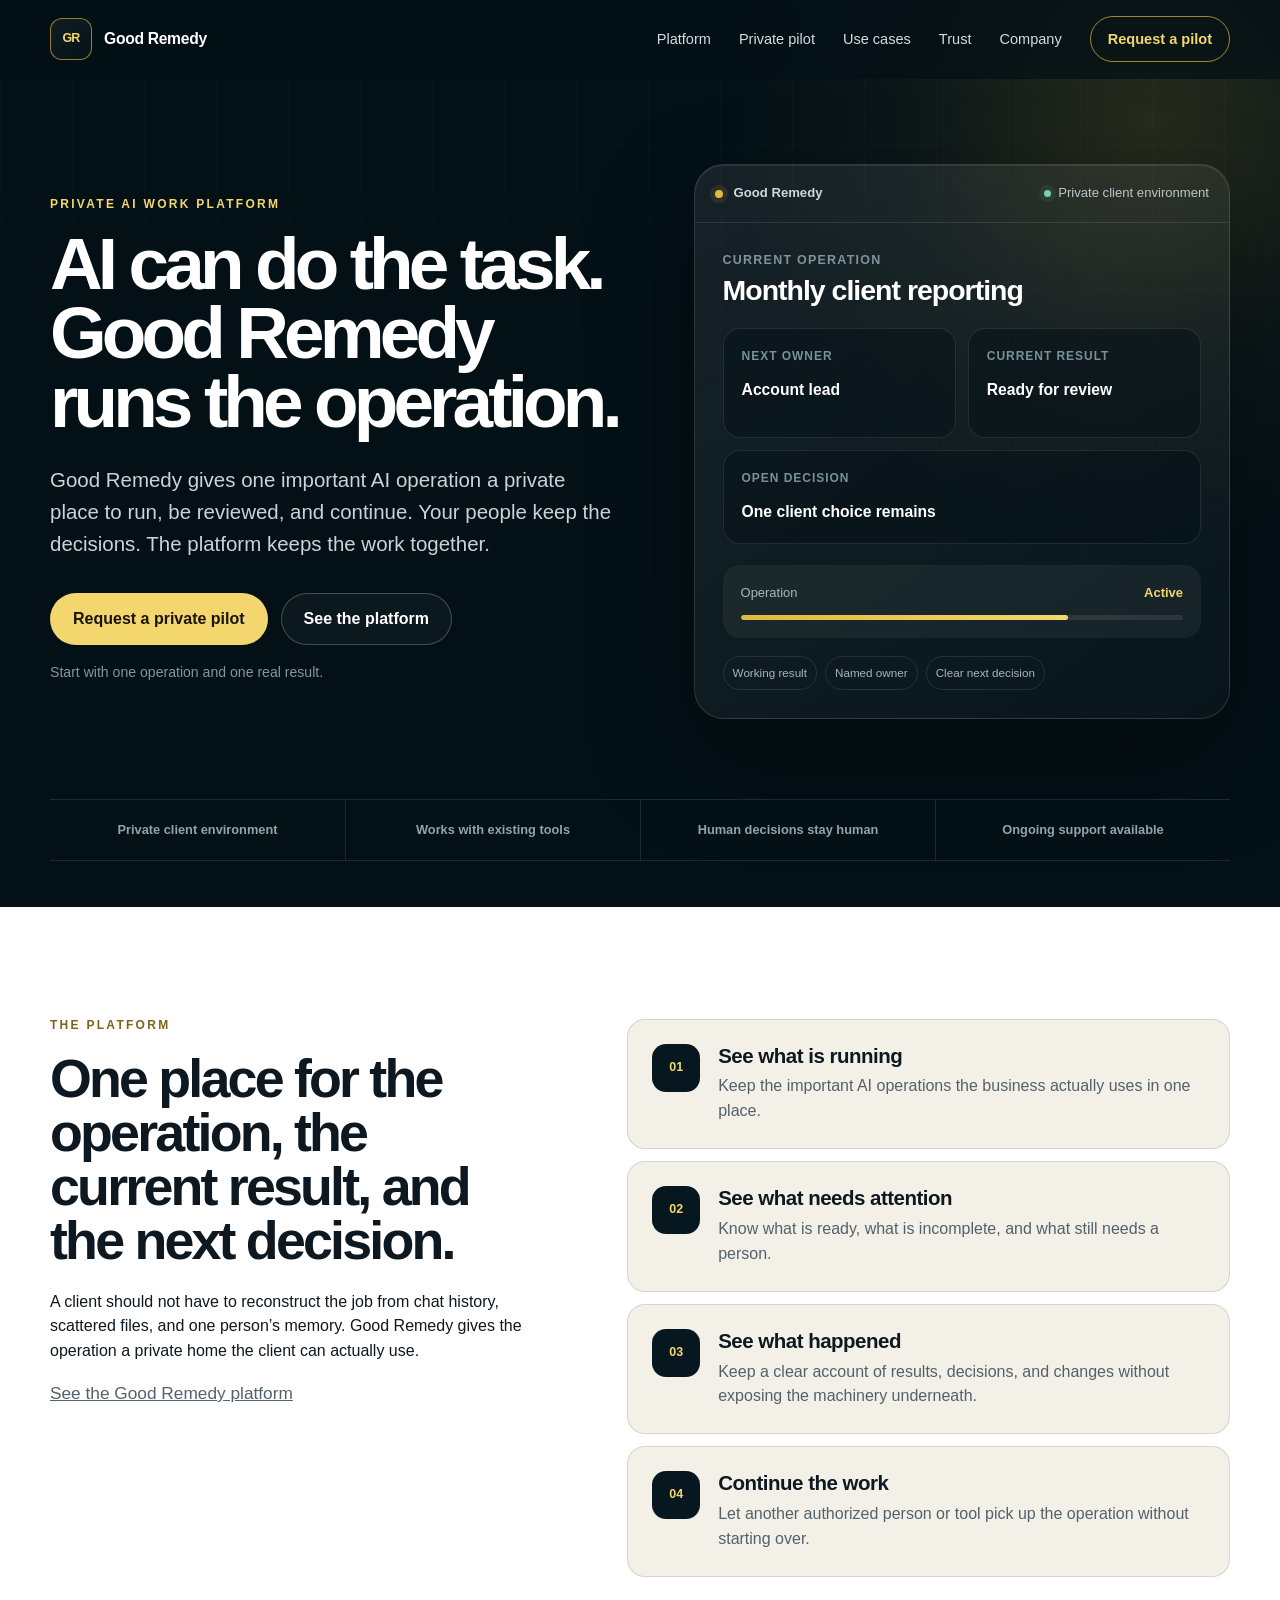
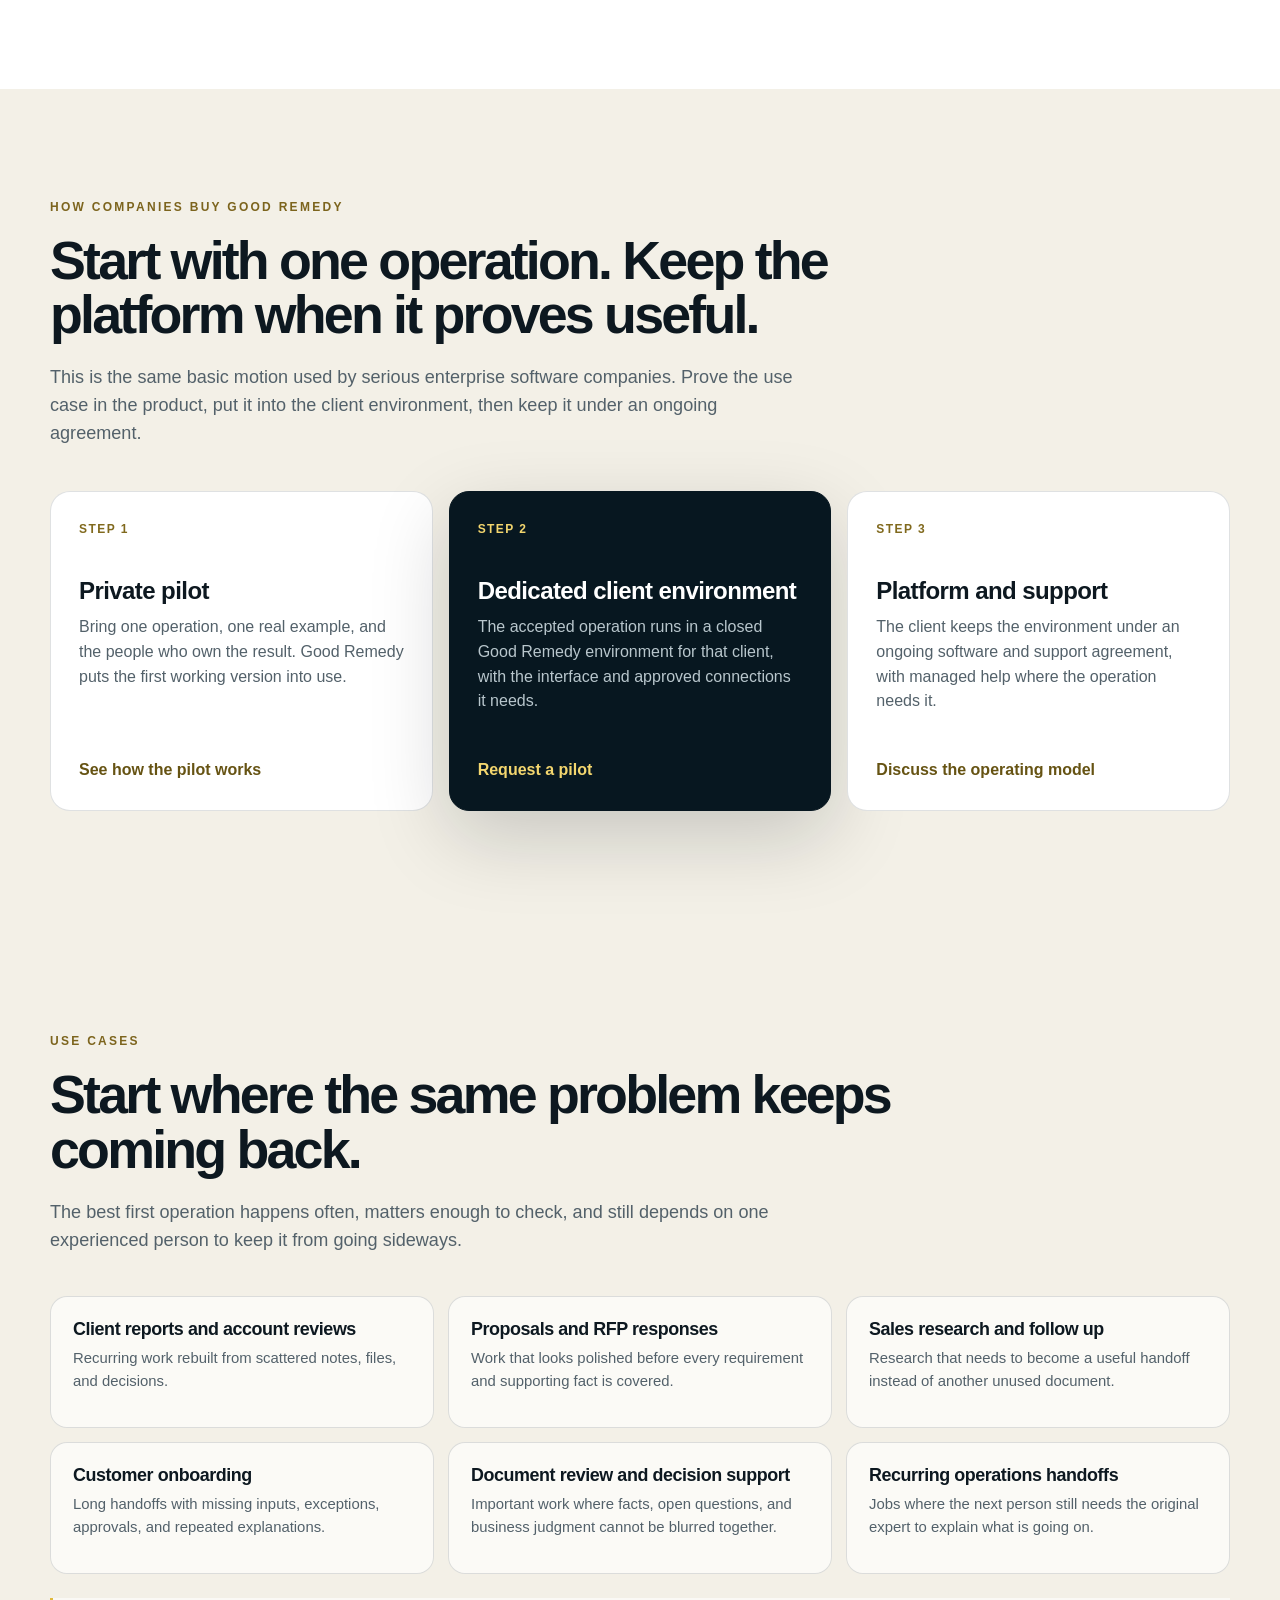
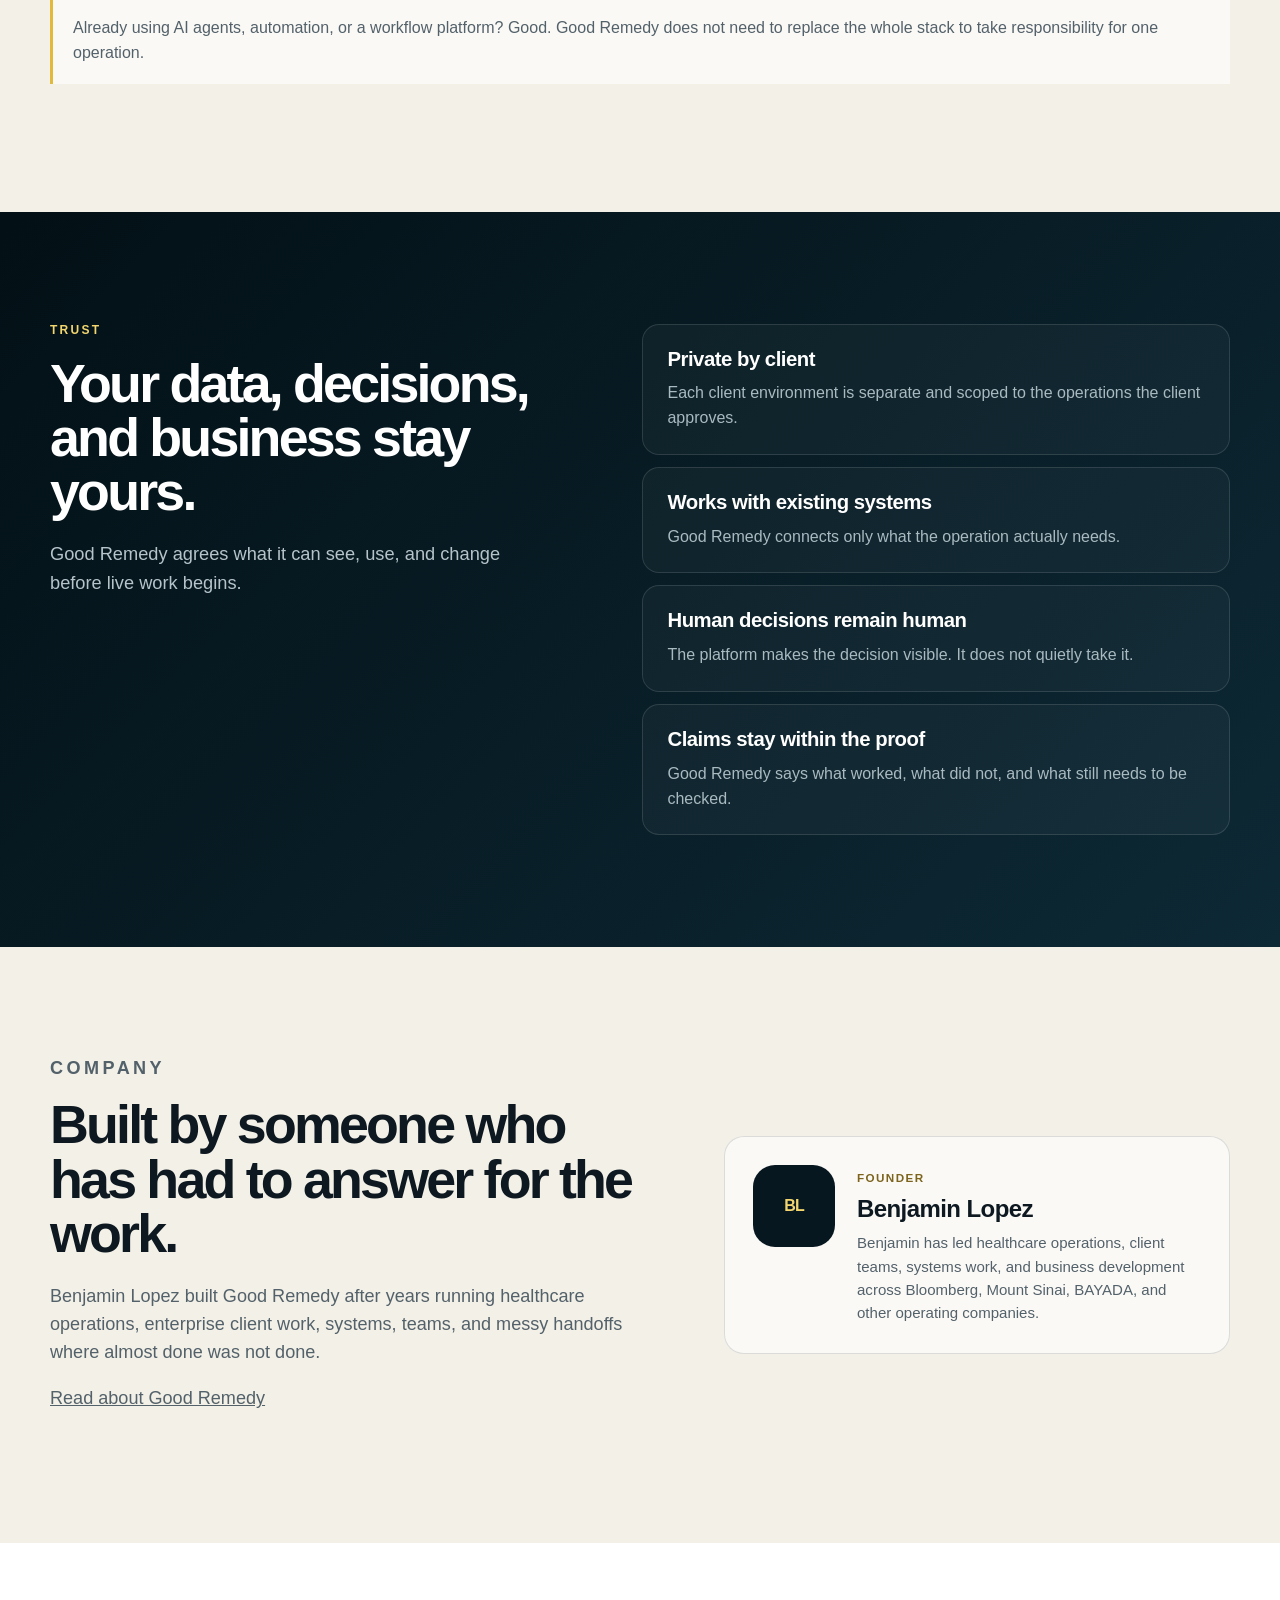
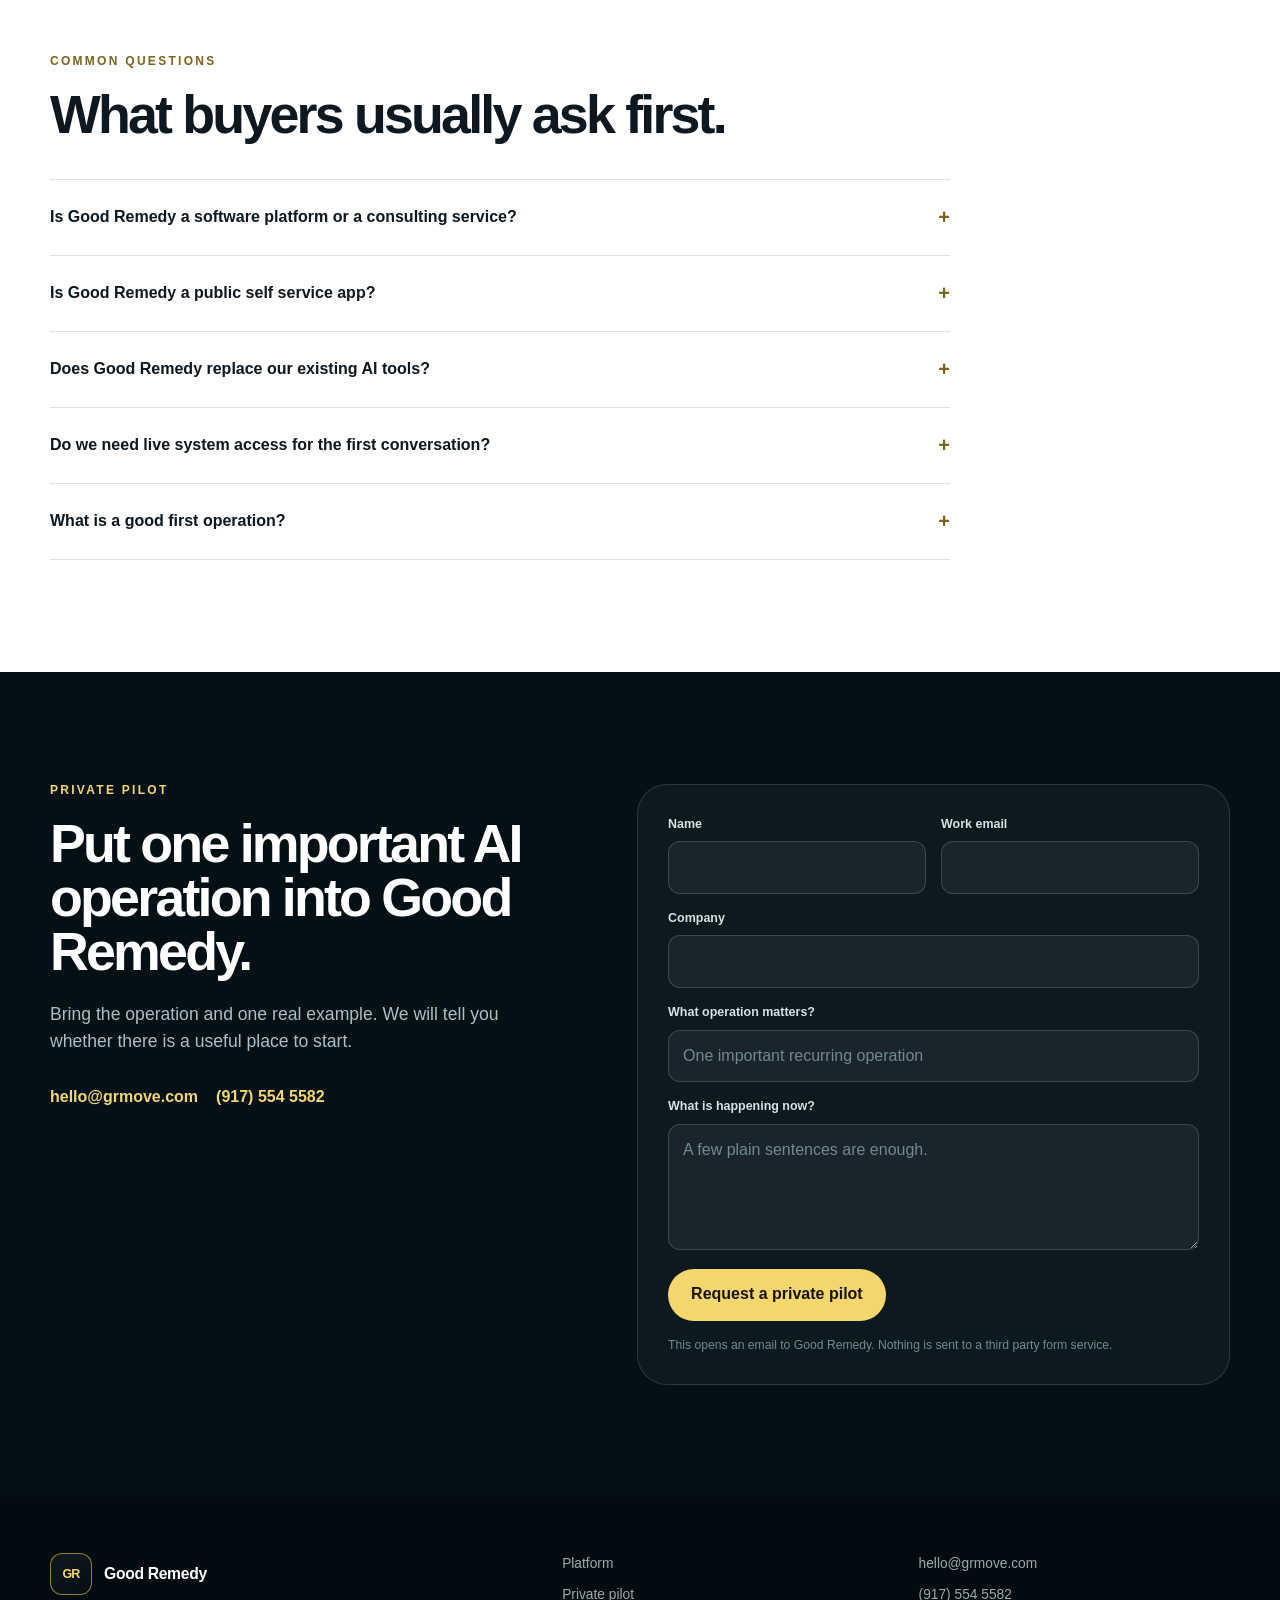
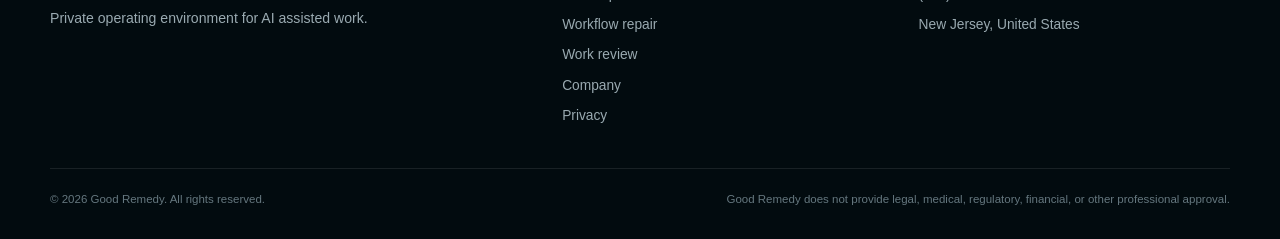
==== index.html @ 4e4b46d7 "Shift homepage to platform first leader model" ====
<!doctype html><html lang="en"><head><meta charset="utf-8"><meta name="viewport" content="width=device-width, initial-scale=1"><title>Good Remedy | Private AI Work Platform</title><meta name="description" content="Good Remedy gives companies a private operating environment for important AI assisted work, starting with one live operation and one real result."><meta name="robots" content="index,follow,max-image-preview:large"><meta name="theme-color" content="#071720"><link rel="canonical" href="https://grmove.com/"><meta property="og:type" content="website"><meta property="og:site_name" content="Good Remedy"><meta property="og:locale" content="en_US"><meta property="og:url" content="https://grmove.com/"><meta property="og:title" content="Good Remedy | Private AI Work Platform"><meta property="og:description" content="AI can do the task. Good Remedy runs the operation."><meta property="og:image" content="https://grmove.com/assets/og-card.png"><meta property="og:image:width" content="1200"><meta property="og:image:height" content="630"><meta property="og:image:alt" content="Good Remedy private AI work platform"><meta name="twitter:card" content="summary_large_image"><meta name="twitter:title" content="Good Remedy | Private AI Work Platform"><meta name="twitter:description" content="AI can do the task. Good Remedy runs the operation."><meta name="twitter:image" content="https://grmove.com/assets/og-card.png"><link rel="icon" href="/assets/favicon.svg" type="image/svg+xml"><link rel="apple-touch-icon" href="/assets/apple-touch-icon.png"><script>document.documentElement.classList.add("js")</script><link rel="stylesheet" href="/assets/site.css"><script type="application/ld+json">{"@context":"https://schema.org","@graph":[{"@type":"Organization","@id":"https://grmove.com/#organization","name":"Good Remedy","url":"https://grmove.com/","description":"A private operating environment for important AI assisted work.","logo":{"@type":"ImageObject","url":"https://grmove.com/assets/apple-touch-icon.png","width":180,"height":180},"email":"hello@grmove.com","telephone":"+19175545582","founder":{"@type":"Person","name":"Benjamin Lopez"},"address":{"@type":"PostalAddress","addressRegion":"NJ","addressCountry":"US"},"contactPoint":{"@type":"ContactPoint","contactType":"sales","email":"hello@grmove.com","telephone":"+19175545582"}},{"@type":"WebSite","@id":"https://grmove.com/#website","url":"https://grmove.com/","name":"Good Remedy","publisher":{"@id":"https://grmove.com/#organization"},"inLanguage":"en-US"},{"@type":"ItemList","name":"Good Remedy","itemListElement":[{"@type":"ListItem","position":1,"url":"https://grmove.com/platform/","name":"Good Remedy platform"},{"@type":"ListItem","position":2,"url":"https://grmove.com/transformation-implementation/","name":"Private AI operation pilot"},{"@type":"ListItem","position":3,"url":"https://grmove.com/ai-work-review/","name":"AI work review"}]}]}</script></head><body><a class="skip-link" href="#main">Skip to content</a><header class="site-header" data-header><div class="shell nav-shell"><a class="brand" href="/" aria-label="Good Remedy home"><span class="brand-mark" aria-hidden="true">GR</span><span class="brand-name">Good Remedy</span></a><button class="menu-button" type="button" aria-expanded="false" aria-controls="site-nav" data-menu-button><span class="sr-only">Open navigation</span><span></span><span></span></button><nav class="site-nav" id="site-nav" aria-label="Primary" data-nav><a href="/platform/">Platform</a><a href="/transformation-implementation/">Private pilot</a><a href="#use-cases">Use cases</a><a href="#trust">Trust</a><a href="/about/">Company</a><a class="nav-cta" href="#contact">Request a pilot</a></nav></div></header><main id="main"><section class="hero" id="top"><div class="hero-glow" aria-hidden="true"></div><div class="shell hero-grid"><div class="hero-copy-block" data-reveal><p class="eyebrow">Private AI work platform</p><h1>AI can do the task. Good Remedy runs the operation.</h1><p class="hero-copy">Good Remedy gives one important AI operation a private place to run, be reviewed, and continue. Your people keep the decisions. The platform keeps the work together.</p><div class="hero-actions"><a class="button button-primary" href="#contact">Request a private pilot</a><a class="button button-quiet" href="/platform/">See the platform</a></div><p class="hero-note">Start with one operation and one real result.</p></div><div class="operation-window" aria-label="Illustrative Good Remedy platform view" data-reveal><div class="window-top"><span class="window-dot"></span><span class="window-title">Good Remedy</span><span class="window-status"><i></i> Private client environment</span></div><div class="window-body"><div class="operation-heading"><p>Current operation</p><h2>Monthly client reporting</h2></div><div class="status-grid"><div class="status-card"><span>Next owner</span><strong>Account lead</strong></div><div class="status-card"><span>Current result</span><strong>Ready for review</strong></div><div class="status-card wide"><span>Open decision</span><strong>One client choice remains</strong></div></div><div class="progress-block"><div class="progress-label"><span>Operation</span><strong>Active</strong></div><div class="progress-track"><span></span></div></div><div class="window-foot"><span>Working result</span><span>Named owner</span><span>Clear next decision</span></div></div></div></div><div class="shell proof-strip" data-reveal><span>Private client environment</span><span>Works with existing tools</span><span>Human decisions stay human</span><span>Ongoing support available</span></div></section><section class="section platform-section"><div class="shell platform-grid"><div class="platform-copy" data-reveal><p class="eyebrow dark-eyebrow">The platform</p><h2>One place for the operation, the current result, and the next decision.</h2><p>A client should not have to reconstruct the job from chat history, scattered files, and one person’s memory. Good Remedy gives the operation a private home the client can actually use.</p><p><a href="/platform/">See the Good Remedy platform</a></p></div><div class="platform-points"><article class="platform-point" data-reveal><span>01</span><div><h3>See what is running</h3><p>Keep the important AI operations the business actually uses in one place.</p></div></article><article class="platform-point" data-reveal><span>02</span><div><h3>See what needs attention</h3><p>Know what is ready, what is incomplete, and what still needs a person.</p></div></article><article class="platform-point" data-reveal><span>03</span><div><h3>See what happened</h3><p>Keep a clear account of results, decisions, and changes without exposing the machinery underneath.</p></div></article><article class="platform-point" data-reveal><span>04</span><div><h3>Continue the work</h3><p>Let another authorized person or tool pick up the operation without starting over.</p></div></article></div></div></section><section class="section buy-section"><div class="shell"><div class="section-intro" data-reveal><p class="eyebrow dark-eyebrow">How companies buy Good Remedy</p><h2>Start with one operation. Keep the platform when it proves useful.</h2><p>This is the same basic motion used by serious enterprise software companies. Prove the use case in the product, put it into the client environment, then keep it under an ongoing agreement.</p></div><div class="buy-grid"><article class="buy-card" data-reveal><span class="step">Step 1</span><h3>Private pilot</h3><p>Bring one operation, one real example, and the people who own the result. Good Remedy puts the first working version into use.</p><a href="/transformation-implementation/">See how the pilot works</a></article><article class="buy-card featured" data-reveal><span class="step">Step 2</span><h3>Dedicated client environment</h3><p>The accepted operation runs in a closed Good Remedy environment for that client, with the interface and approved connections it needs.</p><a href="#contact">Request a pilot</a></article><article class="buy-card" data-reveal><span class="step">Step 3</span><h3>Platform and support</h3><p>The client keeps the environment under an ongoing software and support agreement, with managed help where the operation needs it.</p><a href="#contact">Discuss the operating model</a></article></div></div></section><section class="section use-case-section" id="use-cases"><div class="shell"><div class="section-intro" data-reveal><p class="eyebrow dark-eyebrow">Use cases</p><h2>Start where the same problem keeps coming back.</h2><p>The best first operation happens often, matters enough to check, and still depends on one experienced person to keep it from going sideways.</p></div><div class="use-case-grid"><article class="use-case-card" data-reveal><h3>Client reports and account reviews</h3><p>Recurring work rebuilt from scattered notes, files, and decisions.</p></article><article class="use-case-card" data-reveal><h3>Proposals and RFP responses</h3><p>Work that looks polished before every requirement and supporting fact is covered.</p></article><article class="use-case-card" data-reveal><h3>Sales research and follow up</h3><p>Research that needs to become a useful handoff instead of another unused document.</p></article><article class="use-case-card" data-reveal><h3>Customer onboarding</h3><p>Long handoffs with missing inputs, exceptions, approvals, and repeated explanations.</p></article><article class="use-case-card" data-reveal><h3>Document review and decision support</h3><p>Important work where facts, open questions, and business judgment cannot be blurred together.</p></article><article class="use-case-card" data-reveal><h3>Recurring operations handoffs</h3><p>Jobs where the next person still needs the original expert to explain what is going on.</p></article></div><p class="small-callout" data-reveal>Already using AI agents, automation, or a workflow platform? Good. Good Remedy does not need to replace the whole stack to take responsibility for one operation.</p></div></section><section class="section trust-section" id="trust"><div class="shell trust-grid"><div data-reveal><p class="eyebrow">Trust</p><h2>Your data, decisions, and business stay yours.</h2><p class="trust-lede">Good Remedy agrees what it can see, use, and change before live work begins.</p></div><div class="trust-points"><article data-reveal><h3>Private by client</h3><p>Each client environment is separate and scoped to the operations the client approves.</p></article><article data-reveal><h3>Works with existing systems</h3><p>Good Remedy connects only what the operation actually needs.</p></article><article data-reveal><h3>Human decisions remain human</h3><p>The platform makes the decision visible. It does not quietly take it.</p></article><article data-reveal><h3>Claims stay within the proof</h3><p>Good Remedy says what worked, what did not, and what still needs to be checked.</p></article></div></div></section><section class="section section-paper" id="company"><div class="shell company-grid"><div class="company-copy" data-reveal><p class="eyebrow dark-eyebrow">Company</p><h2>Built by someone who has had to answer for the work.</h2><p>Benjamin Lopez built Good Remedy after years running healthcare operations, enterprise client work, systems, teams, and messy handoffs where almost done was not done.</p><p><a href="/about/">Read about Good Remedy</a></p></div><div class="founder-card" data-reveal><div class="founder-mark">BL</div><div><span>Founder</span><h3>Benjamin Lopez</h3><p>Benjamin has led healthcare operations, client teams, systems work, and business development across Bloomberg, Mount Sinai, BAYADA, and other operating companies.</p></div></div></div></section><section class="section faq-section"><div class="shell"><div class="section-intro" data-reveal><p class="eyebrow dark-eyebrow">Common questions</p><h2>What buyers usually ask first.</h2></div><div class="faq-list"><details data-reveal><summary>Is Good Remedy a software platform or a consulting service?</summary><p>It is a software platform delivered through a managed implementation. The first operation is built closely with the client. The ongoing relationship can include the dedicated environment, software, support, and managed operation.</p></details><details data-reveal><summary>Is Good Remedy a public self service app?</summary><p>No. Good Remedy is currently delivered as a private client environment around a specific operation.</p></details><details data-reveal><summary>Does Good Remedy replace our existing AI tools?</summary><p>Usually no. Good Remedy works around the operation and uses the tools that fit.</p></details><details data-reveal><summary>Do we need live system access for the first conversation?</summary><p>No. A sanitized example is enough to see whether there is a useful place to start.</p></details><details data-reveal><summary>What is a good first operation?</summary><p>One that repeats, matters, and still depends on one experienced person to remember everything.</p></details></div></div></section><section class="contact-section" id="contact"><div class="shell contact-grid"><div class="contact-copy" data-reveal><p class="eyebrow">Private pilot</p><h2>Put one important AI operation into Good Remedy.</h2><p>Bring the operation and one real example. We will tell you whether there is a useful place to start.</p><div class="contact-details"><a href="mailto:hello@grmove.com">hello@grmove.com</a><a href="tel:+19175545582">(917) 554 5582</a></div></div><form class="contact-form" id="operation-form" data-reveal><div class="field-row"><label><span>Name</span><input name="name" autocomplete="name" required></label><label><span>Work email</span><input name="email" type="email" autocomplete="email" required></label></div><label><span>Company</span><input name="company" autocomplete="organization"></label><label><span>What operation matters?</span><input name="operation" placeholder="One important recurring operation" required></label><label><span>What is happening now?</span><textarea name="problem" placeholder="A few plain sentences are enough." required></textarea></label><button class="button button-primary" type="submit">Request a private pilot</button><p class="form-note">This opens an email to Good Remedy. Nothing is sent to a third party form service.</p></form></div></section></main><footer class="site-footer"><div class="shell footer-grid"><div><a class="brand footer-brand" href="/"><span class="brand-mark" aria-hidden="true">GR</span><span class="brand-name">Good Remedy</span></a><p>Private operating environment for AI assisted work.</p></div><div class="footer-links"><a href="/platform/">Platform</a><a href="/transformation-implementation/">Private pilot</a><a href="/ai-workflow-repair/">Workflow repair</a><a href="/ai-work-review/">Work review</a><a href="/about/">Company</a><a href="/privacy/">Privacy</a></div><div class="footer-contact"><a href="mailto:hello@grmove.com">hello@grmove.com</a><a href="tel:+19175545582">(917) 554 5582</a><span>New Jersey, United States</span></div></div><div class="shell legal-row"><span>&copy; <span data-year></span> Good Remedy. All rights reserved.</span><span>Good Remedy does not provide legal, medical, regulatory, financial, or other professional approval.</span></div></footer><script src="/assets/site.js" defer></script></body></html>
---- assets/site.css ----
@import url('/assets/core.css');@import url('/assets/layout.css');

/* Search landing pages and expanded buyer content */
.hero h1{font-size:clamp(3.15rem,5.7vw,5.9rem);max-width:800px}
.use-case-section{background:var(--paper)}
.use-case-grid{display:grid;grid-template-columns:repeat(3,1fr);gap:14px;margin-top:42px}
.use-case-card{min-height:132px;padding:22px;border:1px solid var(--line);border-radius:17px;background:rgba(255,255,255,.64)}
.use-case-card h3{margin-bottom:7px;font-size:1.12rem}
.use-case-card p{margin:0;color:var(--slate);font-size:.93rem}
.small-callout{margin-top:24px;padding:18px 20px;border-left:3px solid var(--gold);background:rgba(255,255,255,.58);color:var(--slate)}
.faq-section{background:var(--white)}
.faq-list{max-width:900px;margin-top:38px;border-top:1px solid var(--line)}
.faq-list details{border-bottom:1px solid var(--line)}
.faq-list summary{display:flex;align-items:center;justify-content:space-between;gap:20px;padding:22px 0;cursor:pointer;font-weight:820;list-style:none}
.faq-list summary::-webkit-details-marker{display:none}
.faq-list summary::after{content:"+";color:#7c641d;font-size:1.25rem}
.faq-list details[open] summary::after{content:"x"}
.faq-list details p{max-width:760px;margin:0 0 24px;color:var(--slate)}
.service-hero{position:relative;overflow:hidden;padding:160px 0 90px;color:var(--white);background:var(--navy-950)}
.service-hero::before{content:"";position:absolute;inset:0;background-image:linear-gradient(rgba(255,255,255,.022) 1px,transparent 1px),linear-gradient(90deg,rgba(255,255,255,.022) 1px,transparent 1px);background-size:72px 72px;mask-image:linear-gradient(to bottom,#000 0%,transparent 90%);pointer-events:none}
.service-hero .shell{position:relative}
.service-hero h1{max-width:920px;font-size:clamp(3.1rem,6vw,6.2rem)}
.service-lede{max-width:800px;color:#c8d4d9;font-size:clamp(1.08rem,1.65vw,1.25rem)}
.breadcrumb{display:flex;gap:8px;flex-wrap:wrap;margin-bottom:24px;color:#8ea1aa;font-size:.8rem}
.breadcrumb a{color:var(--gold-light);text-decoration:none}
.service-layout{display:grid;grid-template-columns:.8fr 1.2fr;gap:82px;align-items:start}
.service-aside{position:sticky;top:120px;padding:24px;border:1px solid var(--line);border-radius:20px;background:var(--paper)}
.service-aside h2{font-size:1.45rem;letter-spacing:-.025em}
.service-aside p{color:var(--slate)}
.service-aside a{width:100%}
.content-block{padding:0 0 46px;margin-bottom:46px;border-bottom:1px solid var(--line)}
.content-block:last-child{border-bottom:0;margin-bottom:0}
.content-block h2{font-size:clamp(2rem,3.4vw,3.4rem)}
.content-block>p{max-width:800px;color:var(--slate);font-size:1.08rem}
.plain-list{display:grid;gap:12px;padding:0;margin:26px 0 0;list-style:none}
.plain-list li{position:relative;padding:16px 18px 16px 44px;border:1px solid var(--line);border-radius:15px;background:#fff}
.plain-list li::before{content:"+";position:absolute;left:18px;top:14px;color:#80691d;font-weight:900}
.two-column-list{display:grid;grid-template-columns:repeat(2,1fr);gap:12px}
.price-card{margin-top:30px;padding:26px;border-radius:20px;background:var(--navy-900);color:#fff}
.price-card strong{display:block;font-size:2rem;color:var(--gold-light)}
.price-card span{color:#b8c6cc}
.inline-links{display:flex;gap:12px;flex-wrap:wrap;margin-top:26px}
.inline-links a{font-weight:800;color:#6d5717}
.about-grid{display:grid;grid-template-columns:1.05fr .95fr;gap:72px;align-items:start}
.about-card{padding:30px;border:1px solid var(--line);border-radius:22px;background:var(--paper)}
.about-card h2{font-size:2rem}
.about-card p{color:var(--slate)}
.service-footer-cta{padding:86px 0;color:#fff;background:var(--navy-900)}
.service-footer-cta h2{max-width:760px}
.service-footer-cta p{max-width:680px;color:#b7c6cc;font-size:1.08rem}
.platform-section{background:var(--white)}
.platform-grid{display:grid;grid-template-columns:.9fr 1.1fr;gap:84px;align-items:start}
.platform-copy{position:sticky;top:120px}
.platform-copy>p:last-child{max-width:620px;color:var(--slate);font-size:1.08rem}
.platform-points{display:grid;gap:12px}
.platform-point{display:grid;grid-template-columns:48px 1fr;gap:18px;padding:24px;border:1px solid var(--line);border-radius:18px;background:var(--paper)}
.platform-point>span{display:grid;width:48px;height:48px;place-items:center;border-radius:14px;background:var(--navy-900);color:var(--gold-light);font-size:.78rem;font-weight:900}
.platform-point h3{margin:0 0 7px;font-size:1.28rem}
.platform-point p{margin:0;color:var(--slate)}
.buy-section{background:var(--paper)}
.buy-grid{display:grid;grid-template-columns:repeat(3,1fr);gap:16px;margin-top:44px}
.buy-card{min-height:320px;display:flex;flex-direction:column;padding:28px;border:1px solid var(--line);border-radius:20px;background:#fff}
.buy-card.featured{background:var(--navy-900);color:#fff;border-color:var(--navy-900);box-shadow:var(--shadow)}
.buy-card .step{display:block;margin-bottom:38px;color:#80691d;font-size:.75rem;font-weight:900;letter-spacing:.12em;text-transform:uppercase}
.buy-card.featured .step{color:var(--gold-light)}
.buy-card h3{font-size:1.5rem}
.buy-card p{color:var(--slate)}
.buy-card.featured p{color:#b8c6cc}
.buy-card a{margin-top:auto;color:#665313;font-weight:850;text-decoration:none}
.buy-card.featured a{color:var(--gold-light)}
.product-window{max-width:760px;margin:42px auto 0;border:1px solid rgba(255,255,255,.13);border-radius:28px;overflow:hidden;background:linear-gradient(145deg,rgba(255,255,255,.08),rgba(255,255,255,.025));box-shadow:0 40px 100px rgba(0,0,0,.34)}
.product-window .window-body{display:grid;gap:14px}
.product-row{display:grid;grid-template-columns:1.3fr .7fr .8fr;gap:12px;padding:15px 16px;border:1px solid rgba(255,255,255,.1);border-radius:14px;background:rgba(3,16,22,.43)}
.product-row span{color:#7f939d;font-size:.76rem}
.product-row strong{color:#fff;font-size:.9rem}
.product-row em{color:var(--gold-light);font-style:normal;font-size:.8rem;text-align:right}
@media(max-width:980px){.use-case-grid{grid-template-columns:repeat(2,1fr)}.service-layout,.about-grid,.platform-grid{grid-template-columns:1fr}.service-aside,.platform-copy{position:static}.two-column-list{grid-template-columns:1fr}.buy-grid{grid-template-columns:1fr}.buy-card{min-height:240px}}
@media(max-width:760px){.hero h1,.service-hero h1{font-size:clamp(2.85rem,13.5vw,4.3rem)}.service-hero{padding:132px 0 72px}.use-case-grid{grid-template-columns:1fr}.service-footer-cta{padding:72px 0}.faq-list summary{padding:19px 0}.product-row{grid-template-columns:1fr}.product-row em{text-align:left}}
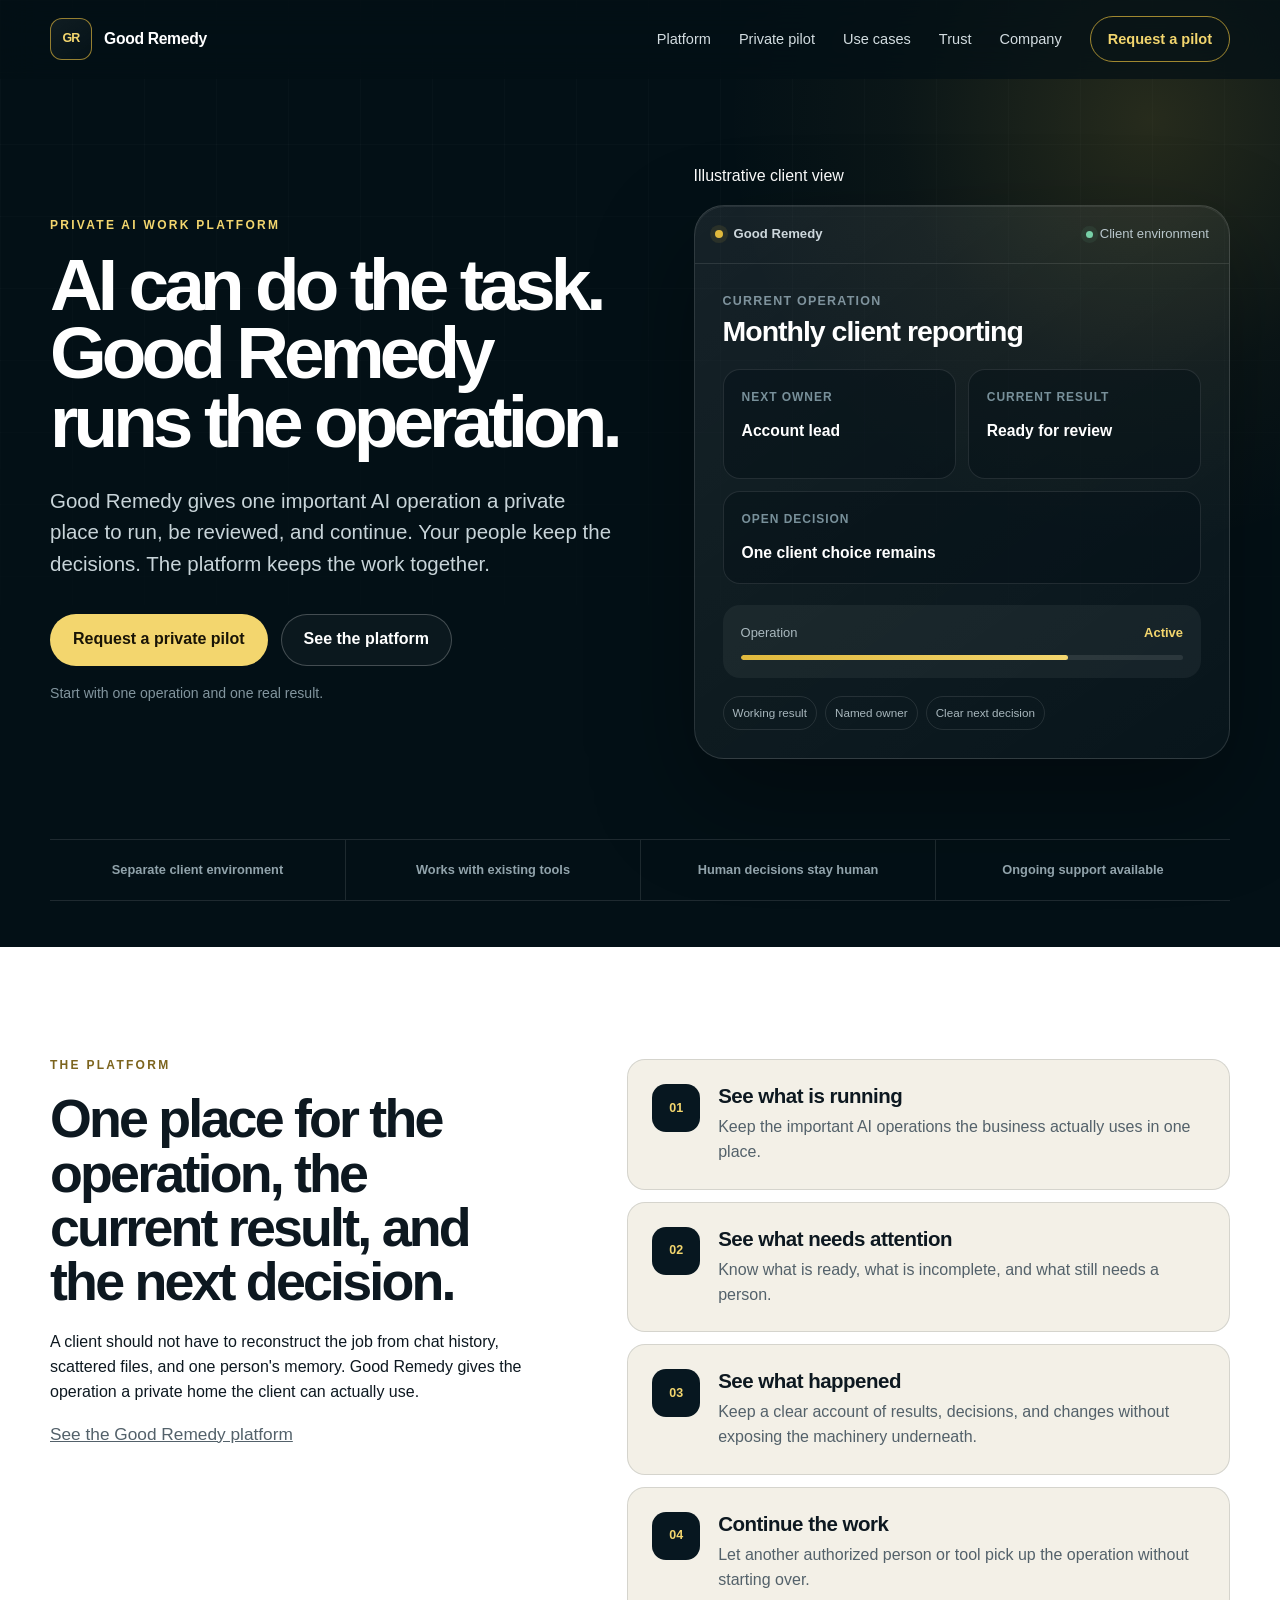
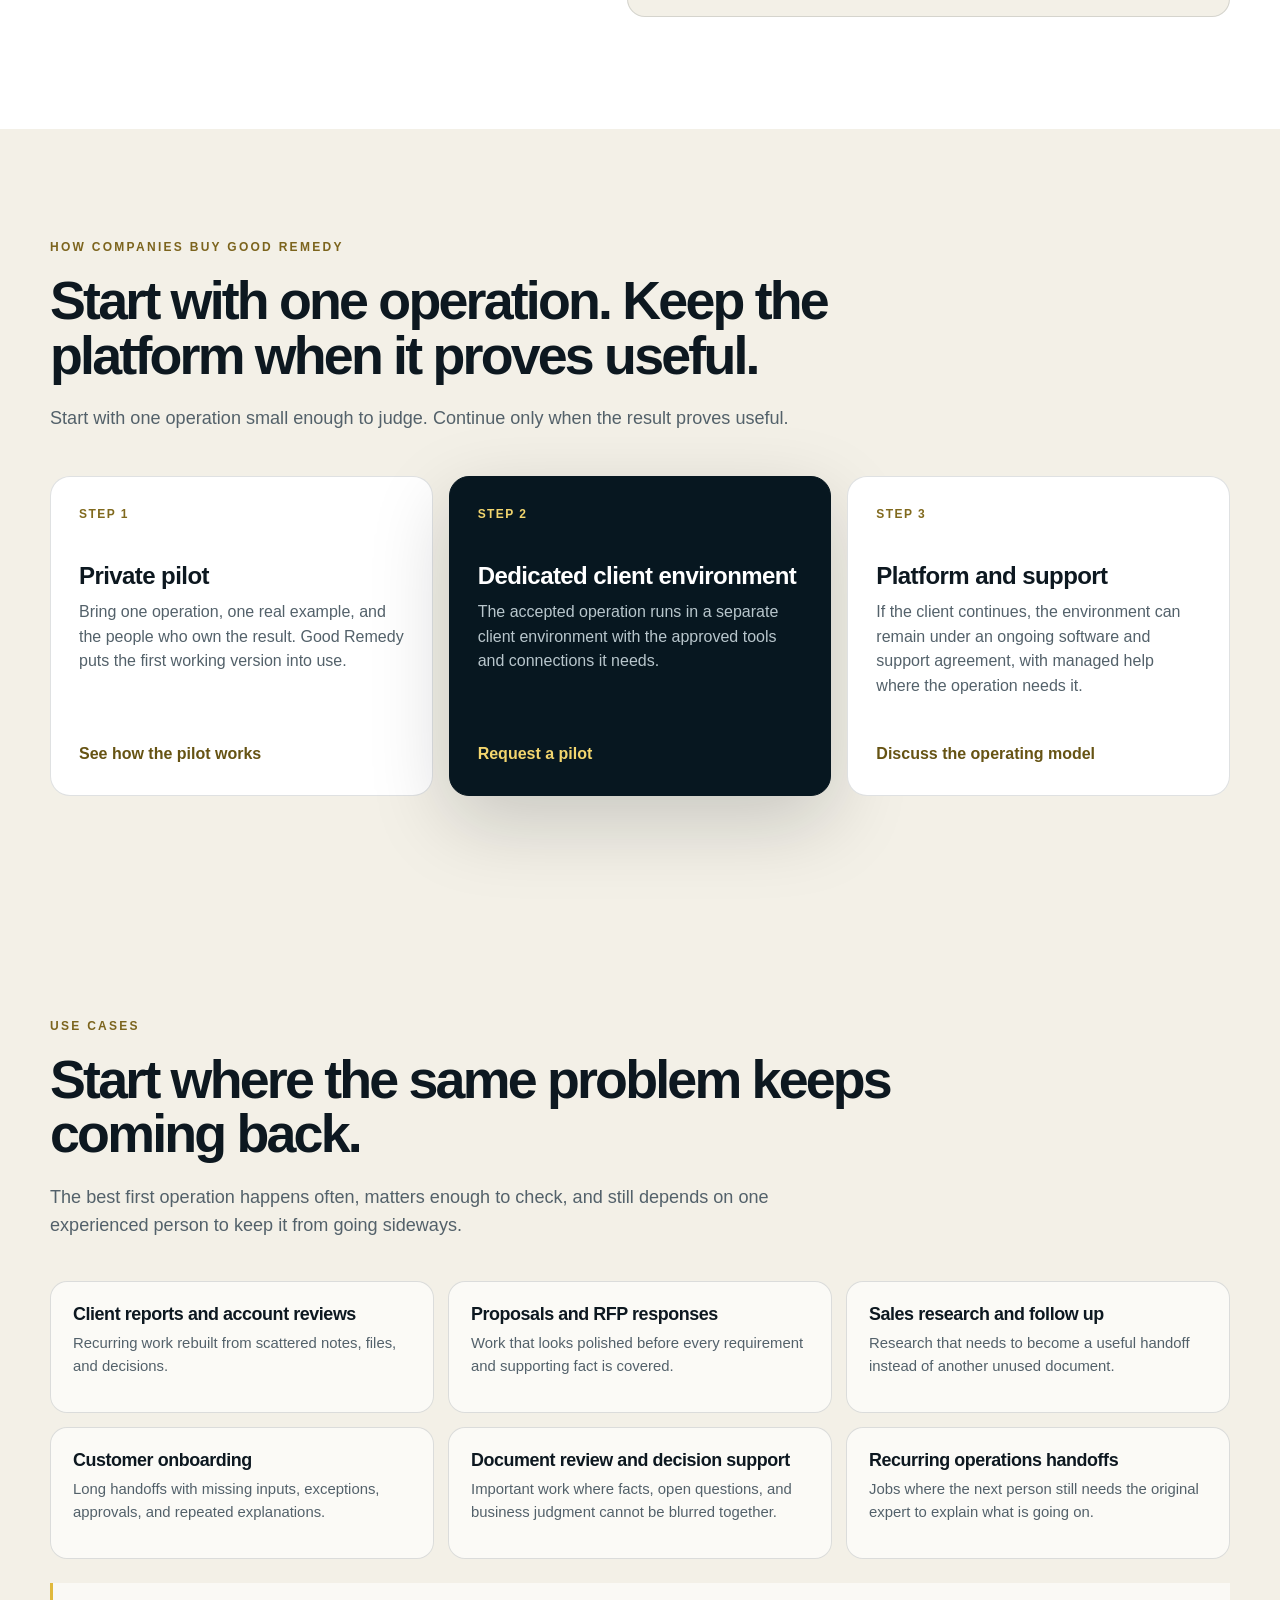
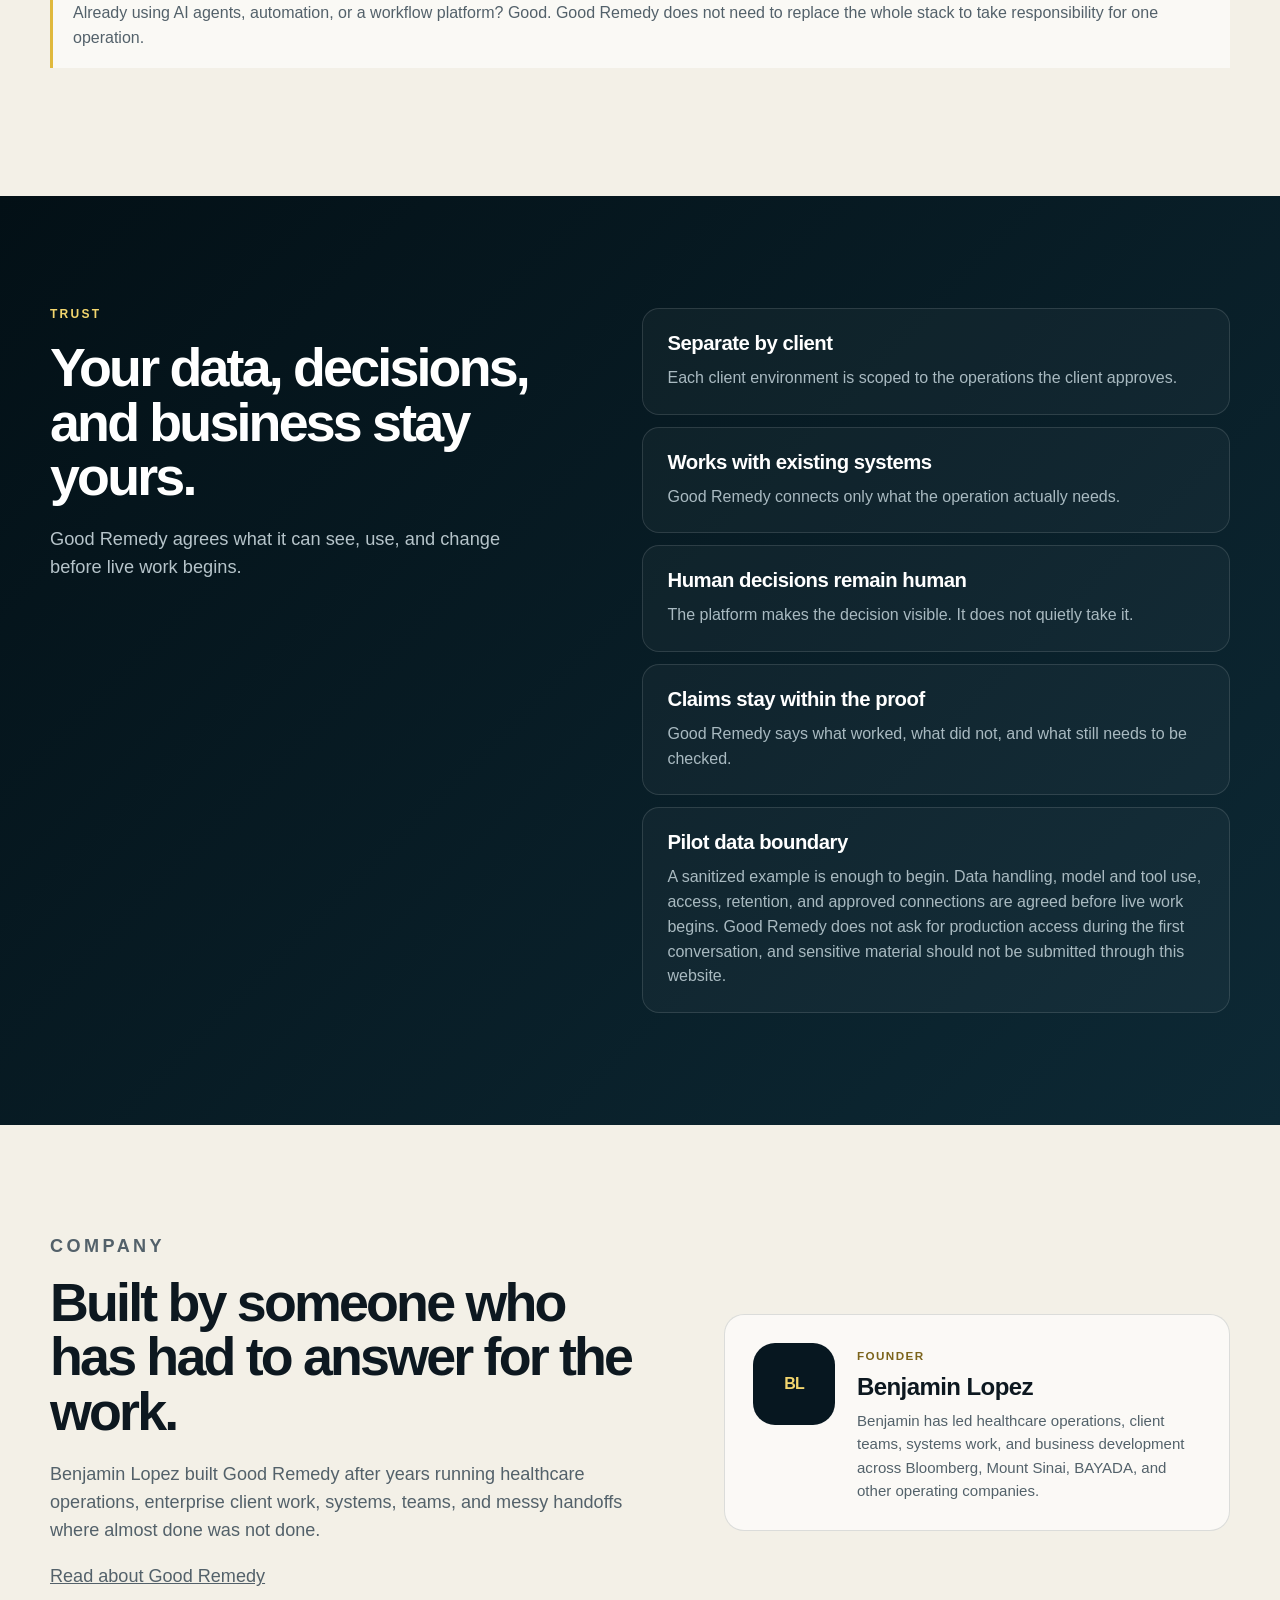
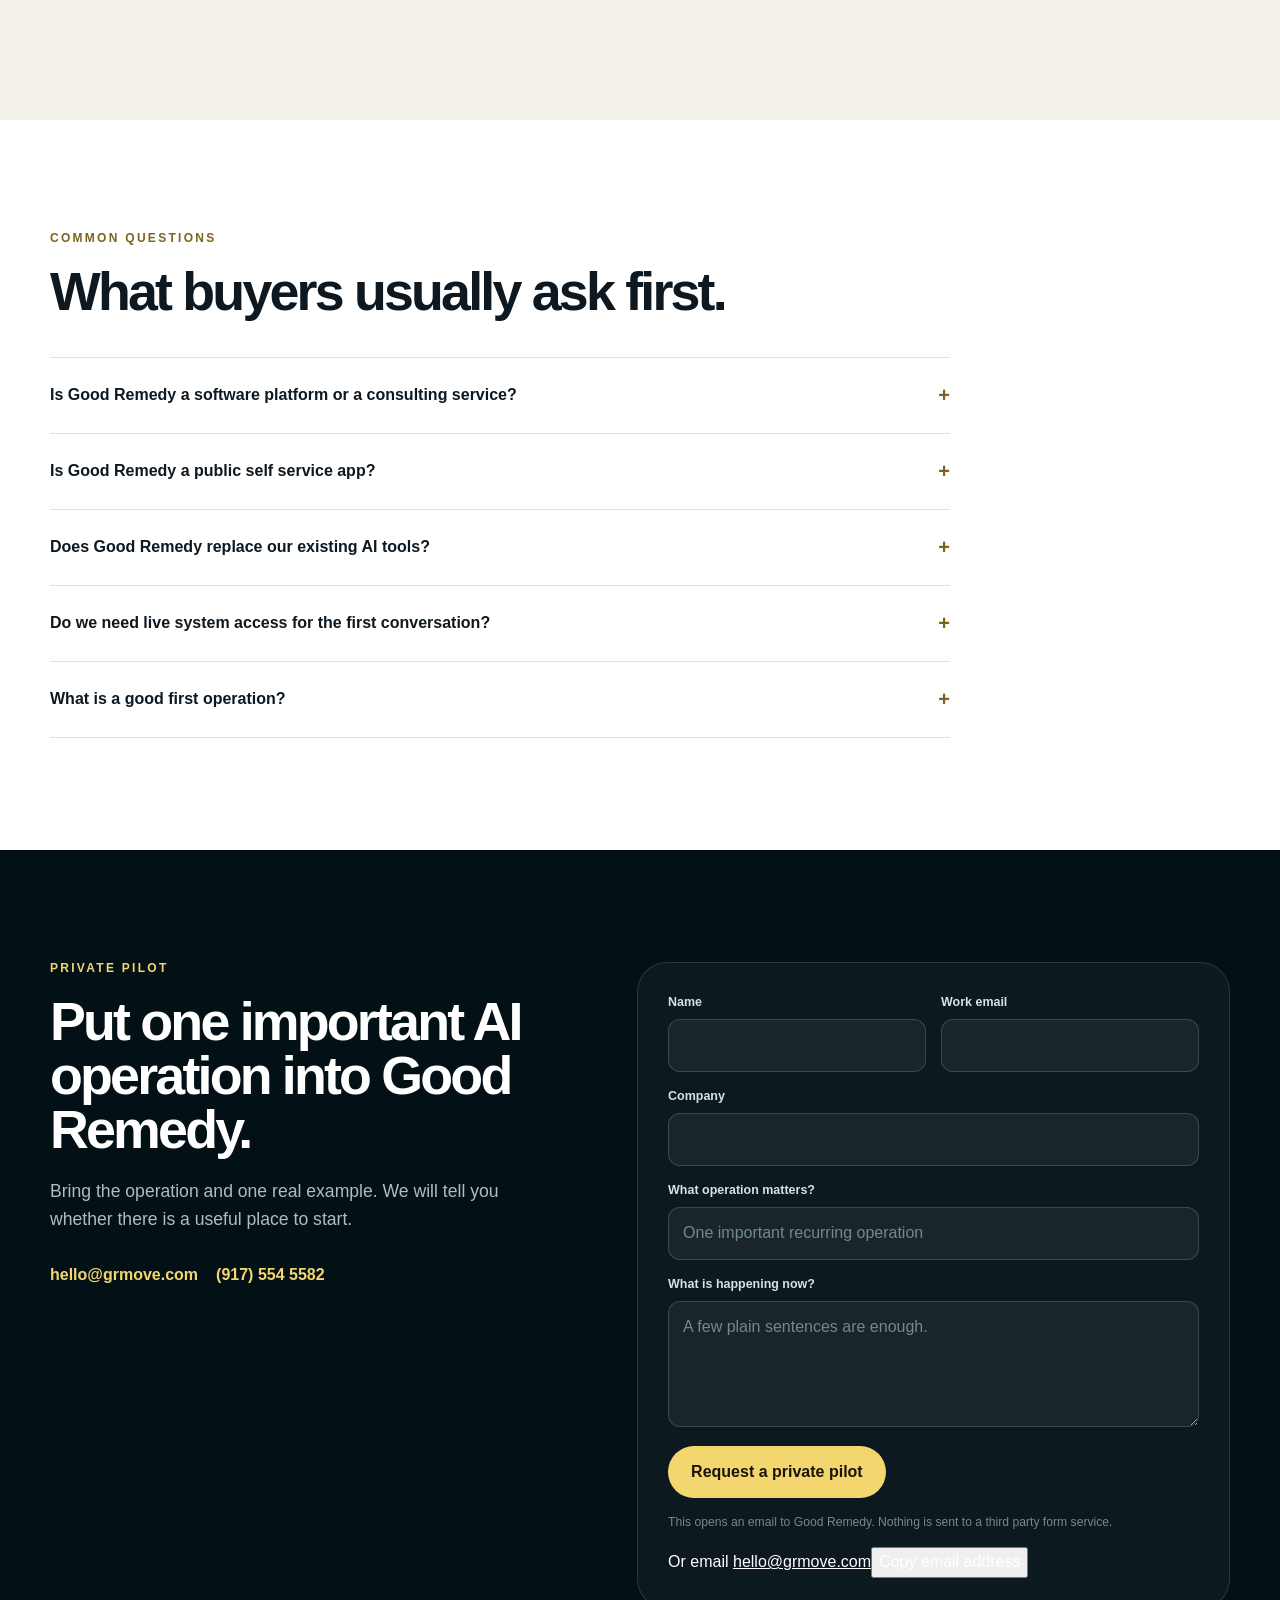
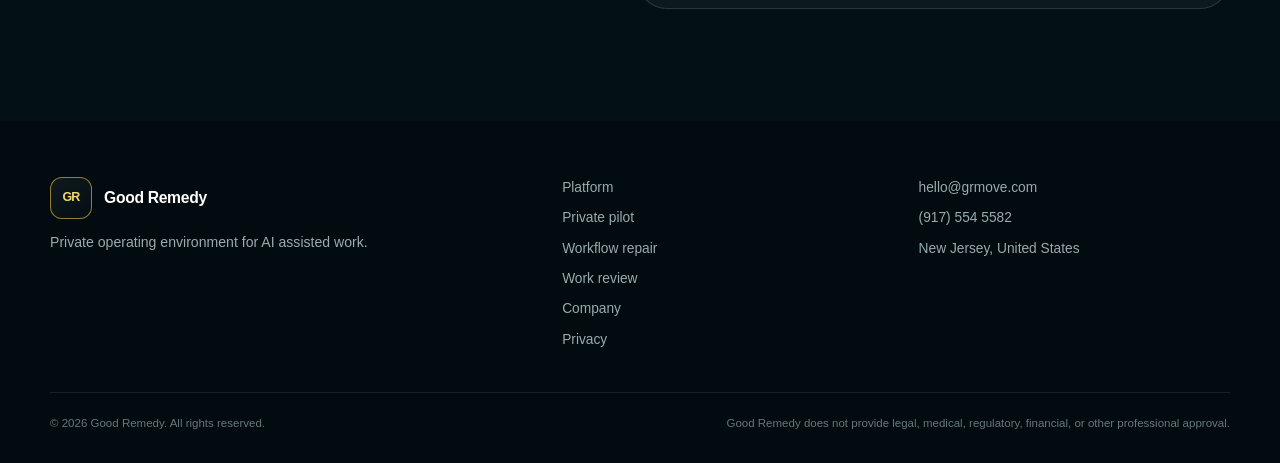
==== commit a616008e: "Apply approved claim and trust corrections" ====
--- a/index.html
+++ b/index.html
@@ -1 +1,176 @@
-<!doctype html><html lang="en"><head><meta charset="utf-8"><meta name="viewport" content="width=device-width, initial-scale=1"><title>Good Remedy | Private AI Work Platform</title><meta name="description" content="Good Remedy gives companies a private operating environment for important AI assisted work, starting with one live operation and one real result."><meta name="robots" content="index,follow,max-image-preview:large"><meta name="theme-color" content="#071720"><link rel="canonical" href="https://grmove.com/"><meta property="og:type" content="website"><meta property="og:site_name" content="Good Remedy"><meta property="og:locale" content="en_US"><meta property="og:url" content="https://grmove.com/"><meta property="og:title" content="Good Remedy | Private AI Work Platform"><meta property="og:description" content="AI can do the task. Good Remedy runs the operation."><meta property="og:image" content="https://grmove.com/assets/og-card.png"><meta property="og:image:width" content="1200"><meta property="og:image:height" content="630"><meta property="og:image:alt" content="Good Remedy private AI work platform"><meta name="twitter:card" content="summary_large_image"><meta name="twitter:title" content="Good Remedy | Private AI Work Platform"><meta name="twitter:description" content="AI can do the task. Good Remedy runs the operation."><meta name="twitter:image" content="https://grmove.com/assets/og-card.png"><link rel="icon" href="/assets/favicon.svg" type="image/svg+xml"><link rel="apple-touch-icon" href="/assets/apple-touch-icon.png"><script>document.documentElement.classList.add("js")</script><link rel="stylesheet" href="/assets/site.css"><script type="application/ld+json">{"@context":"https://schema.org","@graph":[{"@type":"Organization","@id":"https://grmove.com/#organization","name":"Good Remedy","url":"https://grmove.com/","description":"A private operating environment for important AI assisted work.","logo":{"@type":"ImageObject","url":"https://grmove.com/assets/apple-touch-icon.png","width":180,"height":180},"email":"hello@grmove.com","telephone":"+19175545582","founder":{"@type":"Person","name":"Benjamin Lopez"},"address":{"@type":"PostalAddress","addressRegion":"NJ","addressCountry":"US"},"contactPoint":{"@type":"ContactPoint","contactType":"sales","email":"hello@grmove.com","telephone":"+19175545582"}},{"@type":"WebSite","@id":"https://grmove.com/#website","url":"https://grmove.com/","name":"Good Remedy","publisher":{"@id":"https://grmove.com/#organization"},"inLanguage":"en-US"},{"@type":"ItemList","name":"Good Remedy","itemListElement":[{"@type":"ListItem","position":1,"url":"https://grmove.com/platform/","name":"Good Remedy platform"},{"@type":"ListItem","position":2,"url":"https://grmove.com/transformation-implementation/","name":"Private AI operation pilot"},{"@type":"ListItem","position":3,"url":"https://grmove.com/ai-work-review/","name":"AI work review"}]}]}</script></head><body><a class="skip-link" href="#main">Skip to content</a><header class="site-header" data-header><div class="shell nav-shell"><a class="brand" href="/" aria-label="Good Remedy home"><span class="brand-mark" aria-hidden="true">GR</span><span class="brand-name">Good Remedy</span></a><button class="menu-button" type="button" aria-expanded="false" aria-controls="site-nav" data-menu-button><span class="sr-only">Open navigation</span><span></span><span></span></button><nav class="site-nav" id="site-nav" aria-label="Primary" data-nav><a href="/platform/">Platform</a><a href="/transformation-implementation/">Private pilot</a><a href="#use-cases">Use cases</a><a href="#trust">Trust</a><a href="/about/">Company</a><a class="nav-cta" href="#contact">Request a pilot</a></nav></div></header><main id="main"><section class="hero" id="top"><div class="hero-glow" aria-hidden="true"></div><div class="shell hero-grid"><div class="hero-copy-block" data-reveal><p class="eyebrow">Private AI work platform</p><h1>AI can do the task. Good Remedy runs the operation.</h1><p class="hero-copy">Good Remedy gives one important AI operation a private place to run, be reviewed, and continue. Your people keep the decisions. The platform keeps the work together.</p><div class="hero-actions"><a class="button button-primary" href="#contact">Request a private pilot</a><a class="button button-quiet" href="/platform/">See the platform</a></div><p class="hero-note">Start with one operation and one real result.</p></div><div class="operation-window" aria-label="Illustrative Good Remedy platform view" data-reveal><div class="window-top"><span class="window-dot"></span><span class="window-title">Good Remedy</span><span class="window-status"><i></i> Private client environment</span></div><div class="window-body"><div class="operation-heading"><p>Current operation</p><h2>Monthly client reporting</h2></div><div class="status-grid"><div class="status-card"><span>Next owner</span><strong>Account lead</strong></div><div class="status-card"><span>Current result</span><strong>Ready for review</strong></div><div class="status-card wide"><span>Open decision</span><strong>One client choice remains</strong></div></div><div class="progress-block"><div class="progress-label"><span>Operation</span><strong>Active</strong></div><div class="progress-track"><span></span></div></div><div class="window-foot"><span>Working result</span><span>Named owner</span><span>Clear next decision</span></div></div></div></div><div class="shell proof-strip" data-reveal><span>Private client environment</span><span>Works with existing tools</span><span>Human decisions stay human</span><span>Ongoing support available</span></div></section><section class="section platform-section"><div class="shell platform-grid"><div class="platform-copy" data-reveal><p class="eyebrow dark-eyebrow">The platform</p><h2>One place for the operation, the current result, and the next decision.</h2><p>A client should not have to reconstruct the job from chat history, scattered files, and one person’s memory. Good Remedy gives the operation a private home the client can actually use.</p><p><a href="/platform/">See the Good Remedy platform</a></p></div><div class="platform-points"><article class="platform-point" data-reveal><span>01</span><div><h3>See what is running</h3><p>Keep the important AI operations the business actually uses in one place.</p></div></article><article class="platform-point" data-reveal><span>02</span><div><h3>See what needs attention</h3><p>Know what is ready, what is incomplete, and what still needs a person.</p></div></article><article class="platform-point" data-reveal><span>03</span><div><h3>See what happened</h3><p>Keep a clear account of results, decisions, and changes without exposing the machinery underneath.</p></div></article><article class="platform-point" data-reveal><span>04</span><div><h3>Continue the work</h3><p>Let another authorized person or tool pick up the operation without starting over.</p></div></article></div></div></section><section class="section buy-section"><div class="shell"><div class="section-intro" data-reveal><p class="eyebrow dark-eyebrow">How companies buy Good Remedy</p><h2>Start with one operation. Keep the platform when it proves useful.</h2><p>This is the same basic motion used by serious enterprise software companies. Prove the use case in the product, put it into the client environment, then keep it under an ongoing agreement.</p></div><div class="buy-grid"><article class="buy-card" data-reveal><span class="step">Step 1</span><h3>Private pilot</h3><p>Bring one operation, one real example, and the people who own the result. Good Remedy puts the first working version into use.</p><a href="/transformation-implementation/">See how the pilot works</a></article><article class="buy-card featured" data-reveal><span class="step">Step 2</span><h3>Dedicated client environment</h3><p>The accepted operation runs in a closed Good Remedy environment for that client, with the interface and approved connections it needs.</p><a href="#contact">Request a pilot</a></article><article class="buy-card" data-reveal><span class="step">Step 3</span><h3>Platform and support</h3><p>The client keeps the environment under an ongoing software and support agreement, with managed help where the operation needs it.</p><a href="#contact">Discuss the operating model</a></article></div></div></section><section class="section use-case-section" id="use-cases"><div class="shell"><div class="section-intro" data-reveal><p class="eyebrow dark-eyebrow">Use cases</p><h2>Start where the same problem keeps coming back.</h2><p>The best first operation happens often, matters enough to check, and still depends on one experienced person to keep it from going sideways.</p></div><div class="use-case-grid"><article class="use-case-card" data-reveal><h3>Client reports and account reviews</h3><p>Recurring work rebuilt from scattered notes, files, and decisions.</p></article><article class="use-case-card" data-reveal><h3>Proposals and RFP responses</h3><p>Work that looks polished before every requirement and supporting fact is covered.</p></article><article class="use-case-card" data-reveal><h3>Sales research and follow up</h3><p>Research that needs to become a useful handoff instead of another unused document.</p></article><article class="use-case-card" data-reveal><h3>Customer onboarding</h3><p>Long handoffs with missing inputs, exceptions, approvals, and repeated explanations.</p></article><article class="use-case-card" data-reveal><h3>Document review and decision support</h3><p>Important work where facts, open questions, and business judgment cannot be blurred together.</p></article><article class="use-case-card" data-reveal><h3>Recurring operations handoffs</h3><p>Jobs where the next person still needs the original expert to explain what is going on.</p></article></div><p class="small-callout" data-reveal>Already using AI agents, automation, or a workflow platform? Good. Good Remedy does not need to replace the whole stack to take responsibility for one operation.</p></div></section><section class="section trust-section" id="trust"><div class="shell trust-grid"><div data-reveal><p class="eyebrow">Trust</p><h2>Your data, decisions, and business stay yours.</h2><p class="trust-lede">Good Remedy agrees what it can see, use, and change before live work begins.</p></div><div class="trust-points"><article data-reveal><h3>Private by client</h3><p>Each client environment is separate and scoped to the operations the client approves.</p></article><article data-reveal><h3>Works with existing systems</h3><p>Good Remedy connects only what the operation actually needs.</p></article><article data-reveal><h3>Human decisions remain human</h3><p>The platform makes the decision visible. It does not quietly take it.</p></article><article data-reveal><h3>Claims stay within the proof</h3><p>Good Remedy says what worked, what did not, and what still needs to be checked.</p></article></div></div></section><section class="section section-paper" id="company"><div class="shell company-grid"><div class="company-copy" data-reveal><p class="eyebrow dark-eyebrow">Company</p><h2>Built by someone who has had to answer for the work.</h2><p>Benjamin Lopez built Good Remedy after years running healthcare operations, enterprise client work, systems, teams, and messy handoffs where almost done was not done.</p><p><a href="/about/">Read about Good Remedy</a></p></div><div class="founder-card" data-reveal><div class="founder-mark">BL</div><div><span>Founder</span><h3>Benjamin Lopez</h3><p>Benjamin has led healthcare operations, client teams, systems work, and business development across Bloomberg, Mount Sinai, BAYADA, and other operating companies.</p></div></div></div></section><section class="section faq-section"><div class="shell"><div class="section-intro" data-reveal><p class="eyebrow dark-eyebrow">Common questions</p><h2>What buyers usually ask first.</h2></div><div class="faq-list"><details data-reveal><summary>Is Good Remedy a software platform or a consulting service?</summary><p>It is a software platform delivered through a managed implementation. The first operation is built closely with the client. The ongoing relationship can include the dedicated environment, software, support, and managed operation.</p></details><details data-reveal><summary>Is Good Remedy a public self service app?</summary><p>No. Good Remedy is currently delivered as a private client environment around a specific operation.</p></details><details data-reveal><summary>Does Good Remedy replace our existing AI tools?</summary><p>Usually no. Good Remedy works around the operation and uses the tools that fit.</p></details><details data-reveal><summary>Do we need live system access for the first conversation?</summary><p>No. A sanitized example is enough to see whether there is a useful place to start.</p></details><details data-reveal><summary>What is a good first operation?</summary><p>One that repeats, matters, and still depends on one experienced person to remember everything.</p></details></div></div></section><section class="contact-section" id="contact"><div class="shell contact-grid"><div class="contact-copy" data-reveal><p class="eyebrow">Private pilot</p><h2>Put one important AI operation into Good Remedy.</h2><p>Bring the operation and one real example. We will tell you whether there is a useful place to start.</p><div class="contact-details"><a href="mailto:hello@grmove.com">hello@grmove.com</a><a href="tel:+19175545582">(917) 554 5582</a></div></div><form class="contact-form" id="operation-form" data-reveal><div class="field-row"><label><span>Name</span><input name="name" autocomplete="name" required></label><label><span>Work email</span><input name="email" type="email" autocomplete="email" required></label></div><label><span>Company</span><input name="company" autocomplete="organization"></label><label><span>What operation matters?</span><input name="operation" placeholder="One important recurring operation" required></label><label><span>What is happening now?</span><textarea name="problem" placeholder="A few plain sentences are enough." required></textarea></label><button class="button button-primary" type="submit">Request a private pilot</button><p class="form-note">This opens an email to Good Remedy. Nothing is sent to a third party form service.</p></form></div></section></main><footer class="site-footer"><div class="shell footer-grid"><div><a class="brand footer-brand" href="/"><span class="brand-mark" aria-hidden="true">GR</span><span class="brand-name">Good Remedy</span></a><p>Private operating environment for AI assisted work.</p></div><div class="footer-links"><a href="/platform/">Platform</a><a href="/transformation-implementation/">Private pilot</a><a href="/ai-workflow-repair/">Workflow repair</a><a href="/ai-work-review/">Work review</a><a href="/about/">Company</a><a href="/privacy/">Privacy</a></div><div class="footer-contact"><a href="mailto:hello@grmove.com">hello@grmove.com</a><a href="tel:+19175545582">(917) 554 5582</a><span>New Jersey, United States</span></div></div><div class="shell legal-row"><span>&copy; <span data-year></span> Good Remedy. All rights reserved.</span><span>Good Remedy does not provide legal, medical, regulatory, financial, or other professional approval.</span></div></footer><script src="/assets/site.js" defer></script></body></html>+<!doctype html>
+<html lang="en">
+<head>
+  <meta charset="utf-8">
+  <meta name="viewport" content="width=device-width, initial-scale=1">
+  <title>Good Remedy | Private AI Work Platform</title>
+  <meta name="description" content="Good Remedy gives companies a private operating environment for important AI assisted work, starting with one live operation and one observed result.">
+  <meta name="robots" content="index,follow,max-image-preview:large">
+  <meta name="theme-color" content="#071720">
+  <link rel="canonical" href="https://grmove.com/">
+  <meta property="og:type" content="website">
+  <meta property="og:site_name" content="Good Remedy">
+  <meta property="og:locale" content="en_US">
+  <meta property="og:url" content="https://grmove.com/">
+  <meta property="og:title" content="Good Remedy | Private AI Work Platform">
+  <meta property="og:description" content="AI can do the task. Good Remedy runs the operation.">
+  <meta property="og:image" content="https://grmove.com/assets/og-card.png">
+  <meta property="og:image:width" content="1200">
+  <meta property="og:image:height" content="630">
+  <meta property="og:image:alt" content="Good Remedy private AI work platform">
+  <meta name="twitter:card" content="summary_large_image">
+  <meta name="twitter:title" content="Good Remedy | Private AI Work Platform">
+  <meta name="twitter:description" content="AI can do the task. Good Remedy runs the operation.">
+  <meta name="twitter:image" content="https://grmove.com/assets/og-card.png">
+  <link rel="icon" href="/assets/favicon.svg" type="image/svg+xml">
+  <link rel="apple-touch-icon" href="/assets/apple-touch-icon.png">
+  <script>document.documentElement.classList.add('js')</script>
+  <link rel="stylesheet" href="/assets/site.css">
+  <script type="application/ld+json">{"@context":"https://schema.org","@graph":[{"@type":"Organization","@id":"https://grmove.com/#organization","name":"Good Remedy","url":"https://grmove.com/","description":"A private operating environment for important AI assisted work.","logo":{"@type":"ImageObject","url":"https://grmove.com/assets/apple-touch-icon.png","width":180,"height":180},"email":"hello@grmove.com","telephone":"+19175545582","founder":{"@type":"Person","name":"Benjamin Lopez"},"address":{"@type":"PostalAddress","addressRegion":"NJ","addressCountry":"US"},"contactPoint":{"@type":"ContactPoint","contactType":"sales","email":"hello@grmove.com","telephone":"+19175545582"}},{"@type":"WebSite","@id":"https://grmove.com/#website","url":"https://grmove.com/","name":"Good Remedy","publisher":{"@id":"https://grmove.com/#organization"},"inLanguage":"en-US"},{"@type":"ItemList","name":"Good Remedy","itemListElement":[{"@type":"ListItem","position":1,"url":"https://grmove.com/platform/","name":"Good Remedy platform"},{"@type":"ListItem","position":2,"url":"https://grmove.com/transformation-implementation/","name":"Private AI operation pilot"},{"@type":"ListItem","position":3,"url":"https://grmove.com/ai-work-review/","name":"AI work review"}]}]}</script>
+</head>
+<body>
+<a class="skip-link" href="#main">Skip to content</a>
+<header class="site-header" data-header>
+  <div class="shell nav-shell">
+    <a class="brand" href="/" aria-label="Good Remedy home"><span class="brand-mark" aria-hidden="true">GR</span><span class="brand-name">Good Remedy</span></a>
+    <button class="menu-button" type="button" aria-expanded="false" aria-controls="site-nav" data-menu-button><span class="sr-only">Open navigation</span><span></span><span></span></button>
+    <nav class="site-nav" id="site-nav" aria-label="Primary" data-nav>
+      <a href="/platform/">Platform</a>
+      <a href="/transformation-implementation/">Private pilot</a>
+      <a href="#use-cases">Use cases</a>
+      <a href="#trust">Trust</a>
+      <a href="/about/">Company</a>
+      <a class="nav-cta" href="#contact">Request a pilot</a>
+    </nav>
+  </div>
+</header>
+<main id="main">
+  <section class="hero" id="top">
+    <div class="hero-glow" aria-hidden="true"></div>
+    <div class="shell hero-grid">
+      <div class="hero-copy-block" data-reveal>
+        <p class="eyebrow">Private AI work platform</p>
+        <h1>AI can do the task. Good Remedy runs the operation.</h1>
+        <p class="hero-copy">Good Remedy gives one important AI operation a private place to run, be reviewed, and continue. Your people keep the decisions. The platform keeps the work together.</p>
+        <div class="hero-actions"><a class="button button-primary" href="#contact">Request a private pilot</a><a class="button button-quiet" href="/platform/">See the platform</a></div>
+        <p class="hero-note">Start with one operation and one real result.</p>
+      </div>
+      <div class="hero-product" data-reveal>
+        <p class="mockup-label">Illustrative client view</p>
+        <div class="operation-window" aria-label="Illustrative Good Remedy client view">
+          <div class="window-top"><span class="window-dot"></span><span class="window-title">Good Remedy</span><span class="window-status"><i></i> Client environment</span></div>
+          <div class="window-body">
+            <div class="operation-heading"><p>Current operation</p><h2>Monthly client reporting</h2></div>
+            <div class="status-grid">
+              <div class="status-card"><span>Next owner</span><strong>Account lead</strong></div>
+              <div class="status-card"><span>Current result</span><strong>Ready for review</strong></div>
+              <div class="status-card wide"><span>Open decision</span><strong>One client choice remains</strong></div>
+            </div>
+            <div class="progress-block"><div class="progress-label"><span>Operation</span><strong>Active</strong></div><div class="progress-track"><span></span></div></div>
+            <div class="window-foot"><span>Working result</span><span>Named owner</span><span>Clear next decision</span></div>
+          </div>
+        </div>
+      </div>
+    </div>
+    <div class="shell proof-strip" data-reveal><span>Separate client environment</span><span>Works with existing tools</span><span>Human decisions stay human</span><span>Ongoing support available</span></div>
+  </section>
+
+  <section class="section platform-section">
+    <div class="shell platform-grid">
+      <div class="platform-copy" data-reveal>
+        <p class="eyebrow dark-eyebrow">The platform</p>
+        <h2>One place for the operation, the current result, and the next decision.</h2>
+        <p>A client should not have to reconstruct the job from chat history, scattered files, and one person's memory. Good Remedy gives the operation a private home the client can actually use.</p>
+        <p><a href="/platform/">See the Good Remedy platform</a></p>
+      </div>
+      <div class="platform-points">
+        <article class="platform-point" data-reveal><span>01</span><div><h3>See what is running</h3><p>Keep the important AI operations the business actually uses in one place.</p></div></article>
+        <article class="platform-point" data-reveal><span>02</span><div><h3>See what needs attention</h3><p>Know what is ready, what is incomplete, and what still needs a person.</p></div></article>
+        <article class="platform-point" data-reveal><span>03</span><div><h3>See what happened</h3><p>Keep a clear account of results, decisions, and changes without exposing the machinery underneath.</p></div></article>
+        <article class="platform-point" data-reveal><span>04</span><div><h3>Continue the work</h3><p>Let another authorized person or tool pick up the operation without starting over.</p></div></article>
+      </div>
+    </div>
+  </section>
+
+  <section class="section buy-section">
+    <div class="shell">
+      <div class="section-intro" data-reveal>
+        <p class="eyebrow dark-eyebrow">How companies buy Good Remedy</p>
+        <h2>Start with one operation. Keep the platform when it proves useful.</h2>
+        <p>Start with one operation small enough to judge. Continue only when the result proves useful.</p>
+      </div>
+      <div class="buy-grid">
+        <article class="buy-card" data-reveal><span class="step">Step 1</span><h3>Private pilot</h3><p>Bring one operation, one real example, and the people who own the result. Good Remedy puts the first working version into use.</p><a href="/transformation-implementation/">See how the pilot works</a></article>
+        <article class="buy-card featured" data-reveal><span class="step">Step 2</span><h3>Dedicated client environment</h3><p>The accepted operation runs in a separate client environment with the approved tools and connections it needs.</p><a href="#contact">Request a pilot</a></article>
+        <article class="buy-card" data-reveal><span class="step">Step 3</span><h3>Platform and support</h3><p>If the client continues, the environment can remain under an ongoing software and support agreement, with managed help where the operation needs it.</p><a href="#contact">Discuss the operating model</a></article>
+      </div>
+    </div>
+  </section>
+
+  <section class="section use-case-section" id="use-cases">
+    <div class="shell">
+      <div class="section-intro" data-reveal><p class="eyebrow dark-eyebrow">Use cases</p><h2>Start where the same problem keeps coming back.</h2><p>The best first operation happens often, matters enough to check, and still depends on one experienced person to keep it from going sideways.</p></div>
+      <div class="use-case-grid">
+        <article class="use-case-card" data-reveal><h3>Client reports and account reviews</h3><p>Recurring work rebuilt from scattered notes, files, and decisions.</p></article>
+        <article class="use-case-card" data-reveal><h3>Proposals and RFP responses</h3><p>Work that looks polished before every requirement and supporting fact is covered.</p></article>
+        <article class="use-case-card" data-reveal><h3>Sales research and follow up</h3><p>Research that needs to become a useful handoff instead of another unused document.</p></article>
+        <article class="use-case-card" data-reveal><h3>Customer onboarding</h3><p>Long handoffs with missing inputs, exceptions, approvals, and repeated explanations.</p></article>
+        <article class="use-case-card" data-reveal><h3>Document review and decision support</h3><p>Important work where facts, open questions, and business judgment cannot be blurred together.</p></article>
+        <article class="use-case-card" data-reveal><h3>Recurring operations handoffs</h3><p>Jobs where the next person still needs the original expert to explain what is going on.</p></article>
+      </div>
+      <p class="small-callout" data-reveal>Already using AI agents, automation, or a workflow platform? Good. Good Remedy does not need to replace the whole stack to take responsibility for one operation.</p>
+    </div>
+  </section>
+
+  <section class="section trust-section" id="trust">
+    <div class="shell trust-grid">
+      <div data-reveal><p class="eyebrow">Trust</p><h2>Your data, decisions, and business stay yours.</h2><p class="trust-lede">Good Remedy agrees what it can see, use, and change before live work begins.</p></div>
+      <div class="trust-points">
+        <article data-reveal><h3>Separate by client</h3><p>Each client environment is scoped to the operations the client approves.</p></article>
+        <article data-reveal><h3>Works with existing systems</h3><p>Good Remedy connects only what the operation actually needs.</p></article>
+        <article data-reveal><h3>Human decisions remain human</h3><p>The platform makes the decision visible. It does not quietly take it.</p></article>
+        <article data-reveal><h3>Claims stay within the proof</h3><p>Good Remedy says what worked, what did not, and what still needs to be checked.</p></article>
+        <article class="pilot-boundary" data-reveal><h3>Pilot data boundary</h3><p>A sanitized example is enough to begin. Data handling, model and tool use, access, retention, and approved connections are agreed before live work begins. Good Remedy does not ask for production access during the first conversation, and sensitive material should not be submitted through this website.</p></article>
+      </div>
+    </div>
+  </section>
+
+  <section class="section section-paper" id="company">
+    <div class="shell company-grid">
+      <div class="company-copy" data-reveal><p class="eyebrow dark-eyebrow">Company</p><h2>Built by someone who has had to answer for the work.</h2><p>Benjamin Lopez built Good Remedy after years running healthcare operations, enterprise client work, systems, teams, and messy handoffs where almost done was not done.</p><p><a href="/about/">Read about Good Remedy</a></p></div>
+      <div class="founder-card" data-reveal><div class="founder-mark">BL</div><div><span>Founder</span><h3>Benjamin Lopez</h3><p>Benjamin has led healthcare operations, client teams, systems work, and business development across Bloomberg, Mount Sinai, BAYADA, and other operating companies.</p></div></div>
+    </div>
+  </section>
+
+  <section class="section faq-section">
+    <div class="shell">
+      <div class="section-intro" data-reveal><p class="eyebrow dark-eyebrow">Common questions</p><h2>What buyers usually ask first.</h2></div>
+      <div class="faq-list">
+        <details data-reveal><summary>Is Good Remedy a software platform or a consulting service?</summary><p>It is a software platform delivered through a managed implementation. The first operation is built closely with the client. The ongoing relationship can include the client environment, software, support, and managed operation.</p></details>
+        <details data-reveal><summary>Is Good Remedy a public self service app?</summary><p>No. Good Remedy is currently delivered through a managed client environment around a specific operation.</p></details>
+        <details data-reveal><summary>Does Good Remedy replace our existing AI tools?</summary><p>Usually no. Good Remedy works around the operation and uses the tools that fit.</p></details>
+        <details data-reveal><summary>Do we need live system access for the first conversation?</summary><p>No. A sanitized example is enough to see whether there is a useful place to start.</p></details>
+        <details data-reveal><summary>What is a good first operation?</summary><p>One that repeats, matters, and still depends on one experienced person to remember everything.</p></details>
+      </div>
+    </div>
+  </section>
+
+  <section class="contact-section" id="contact">
+    <div class="shell contact-grid">
+      <div class="contact-copy" data-reveal><p class="eyebrow">Private pilot</p><h2>Put one important AI operation into Good Remedy.</h2><p>Bring the operation and one real example. We will tell you whether there is a useful place to start.</p><div class="contact-details"><a href="mailto:hello@grmove.com">hello@grmove.com</a><a href="tel:+19175545582">(917) 554 5582</a></div></div>
+      <form class="contact-form" id="operation-form" data-reveal>
+        <div class="field-row"><label><span>Name</span><input name="name" autocomplete="name" required></label><label><span>Work email</span><input name="email" type="email" autocomplete="email" required></label></div>
+        <label><span>Company</span><input name="company" autocomplete="organization"></label>
+        <label><span>What operation matters?</span><input name="operation" placeholder="One important recurring operation" required></label>
+        <label><span>What is happening now?</span><textarea name="problem" placeholder="A few plain sentences are enough." required></textarea></label>
+        <button class="button button-primary" type="submit">Request a private pilot</button>
+        <p class="form-note">This opens an email to Good Remedy. Nothing is sent to a third party form service.</p>
+        <div class="contact-fallback"><span>Or email <a href="mailto:hello@grmove.com">hello@grmove.com</a></span><button type="button" class="copy-email" data-copy-email>Copy email address</button><span class="copy-status" data-copy-status aria-live="polite"></span></div>
+      </form>
+    </div>
+  </section>
+</main>
+<footer class="site-footer"><div class="shell footer-grid"><div><a class="brand footer-brand" href="/"><span class="brand-mark" aria-hidden="true">GR</span><span class="brand-name">Good Remedy</span></a><p>Private operating environment for AI assisted work.</p></div><div class="footer-links"><a href="/platform/">Platform</a><a href="/transformation-implementation/">Private pilot</a><a href="/ai-workflow-repair/">Workflow repair</a><a href="/ai-work-review/">Work review</a><a href="/about/">Company</a><a href="/privacy/">Privacy</a></div><div class="footer-contact"><a href="mailto:hello@grmove.com">hello@grmove.com</a><a href="tel:+19175545582">(917) 554 5582</a><span>New Jersey, United States</span></div></div><div class="shell legal-row"><span>&copy; <span data-year></span> Good Remedy. All rights reserved.</span><span>Good Remedy does not provide legal, medical, regulatory, financial, or other professional approval.</span></div></footer>
+<script src="/assets/site.js" defer></script>
+</body>
+</html>
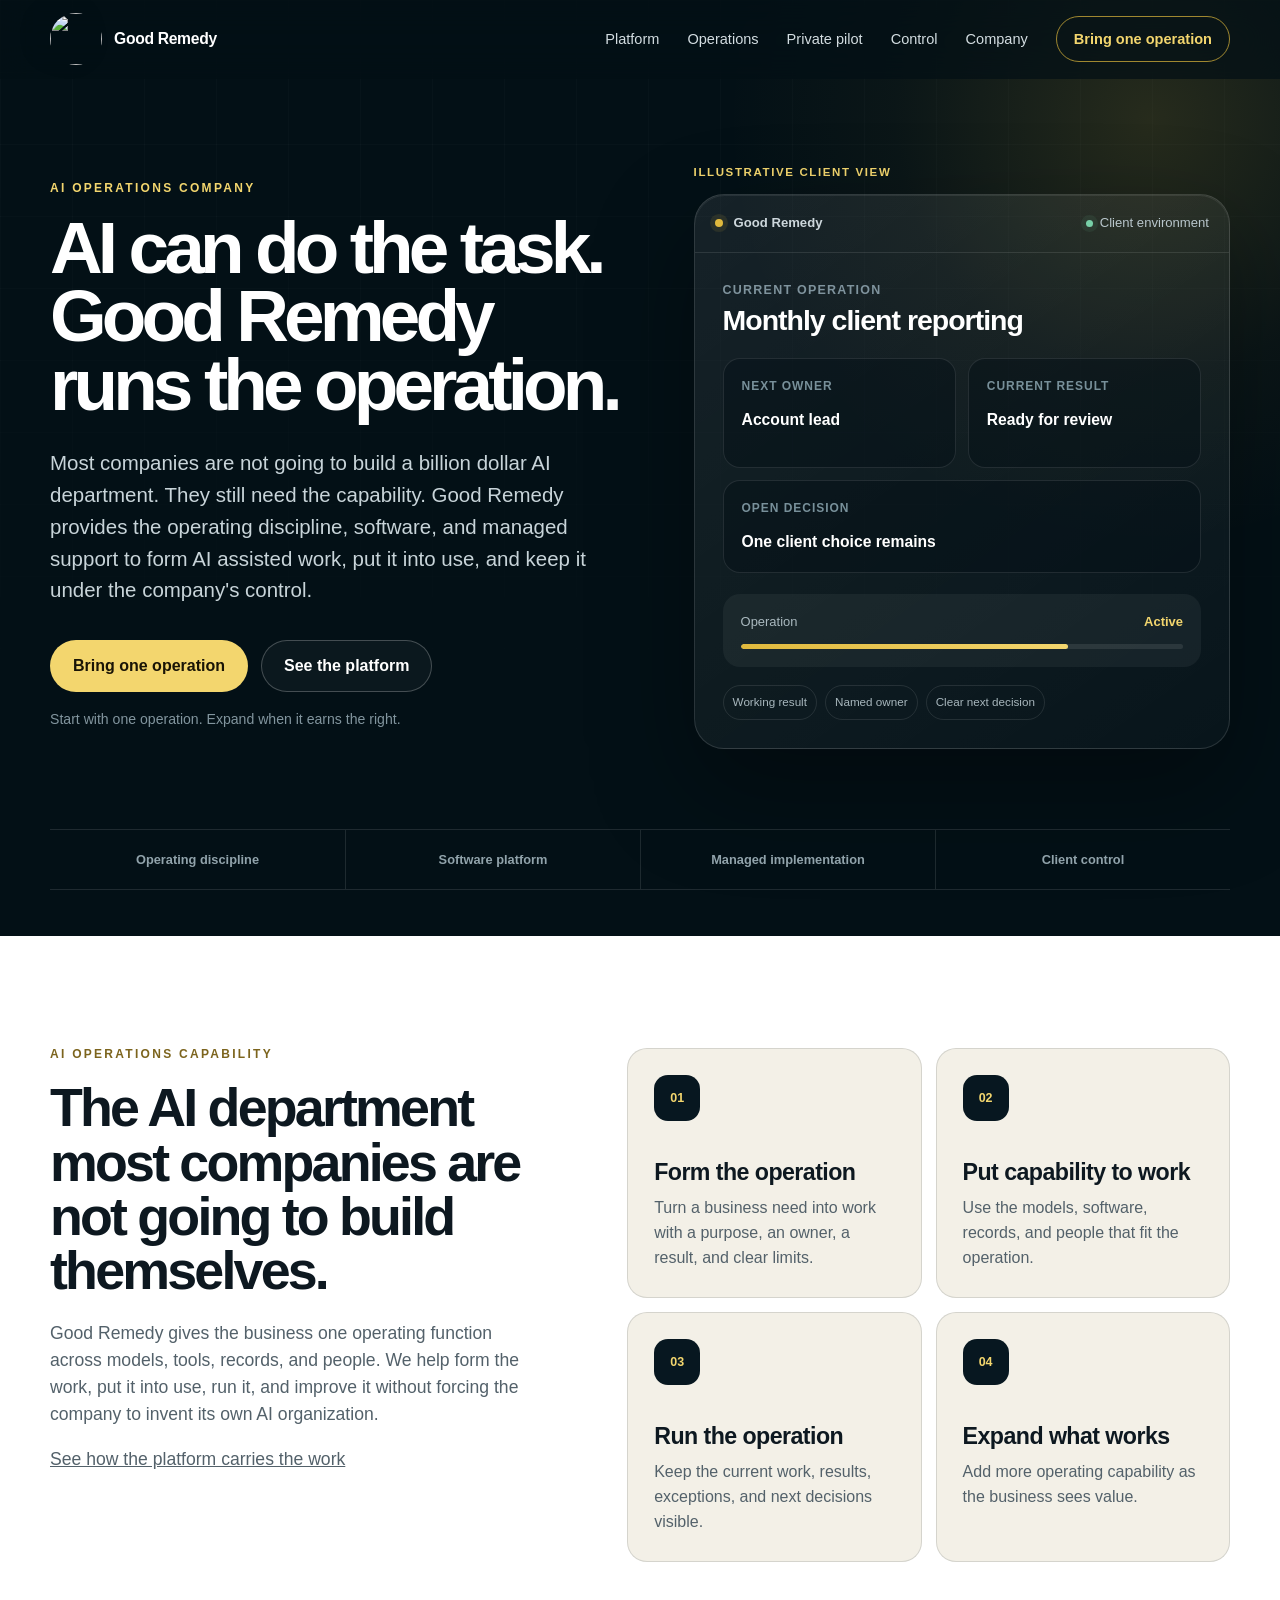
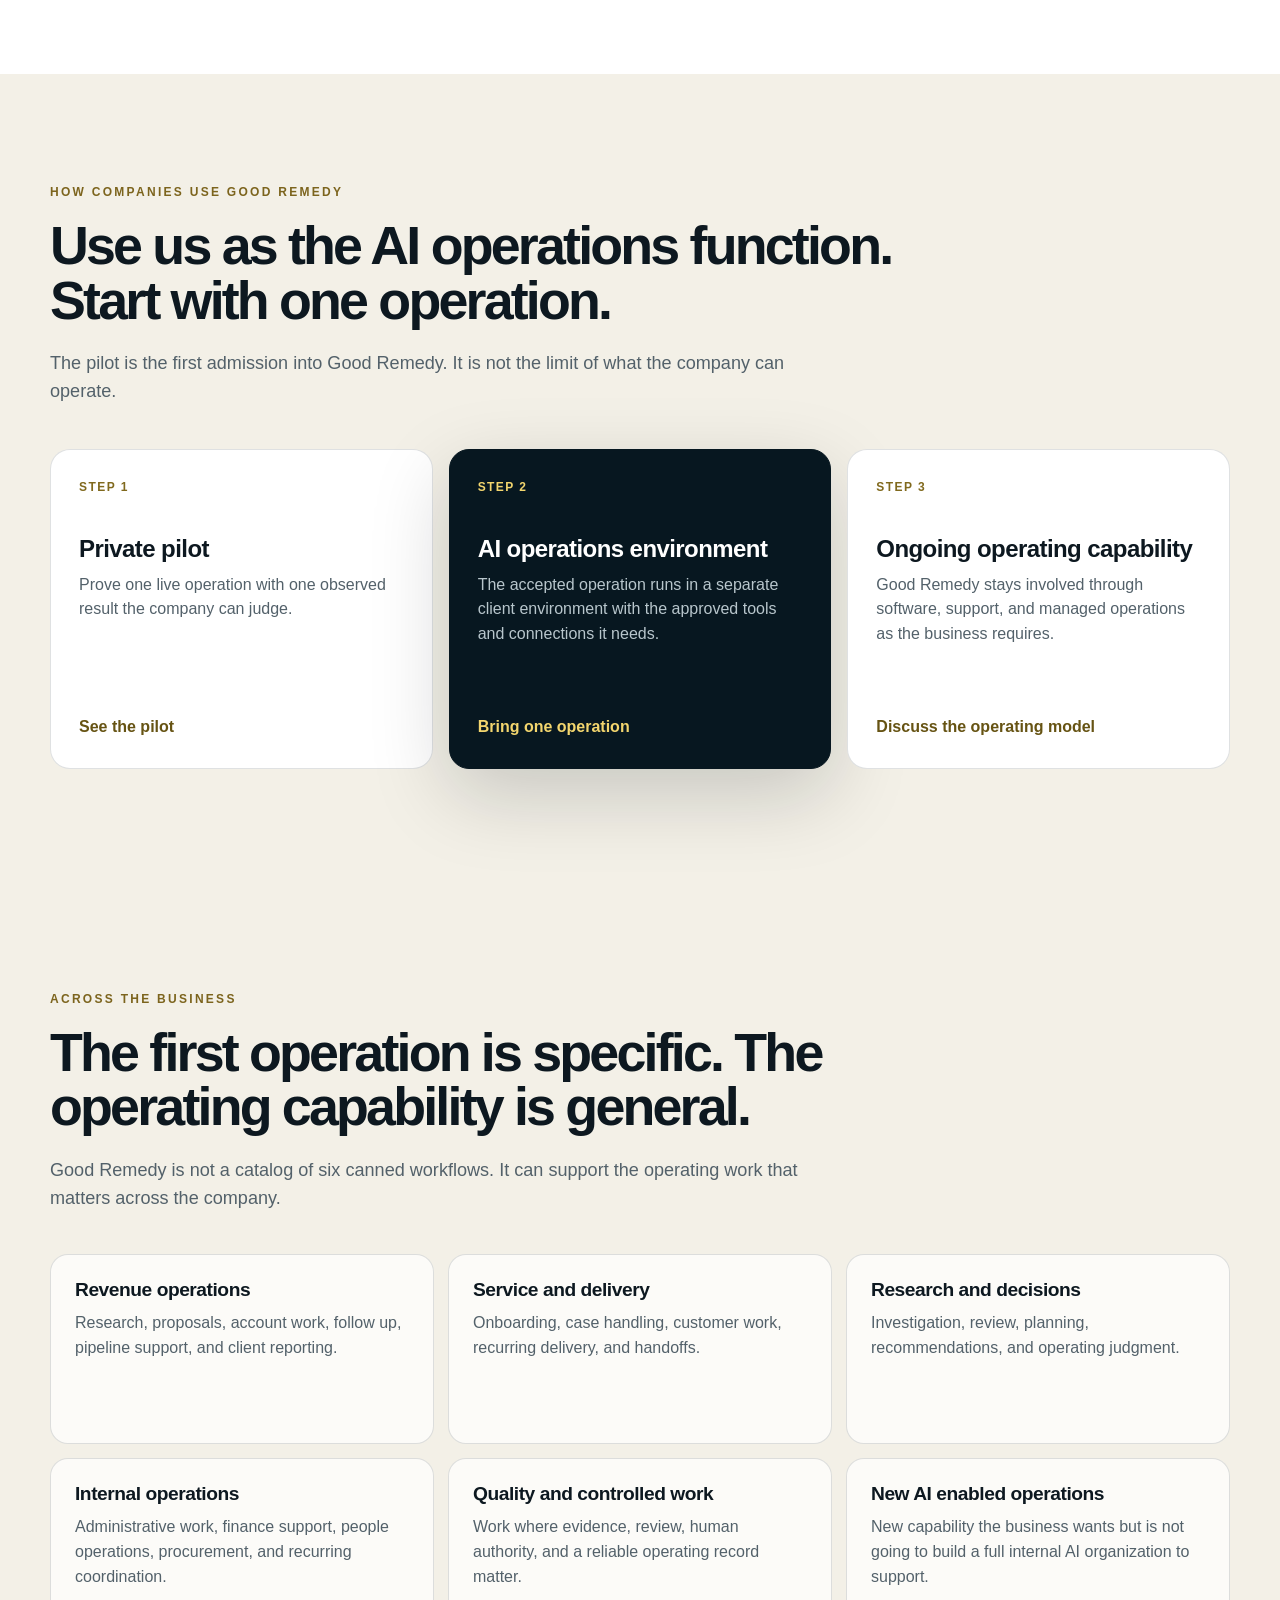
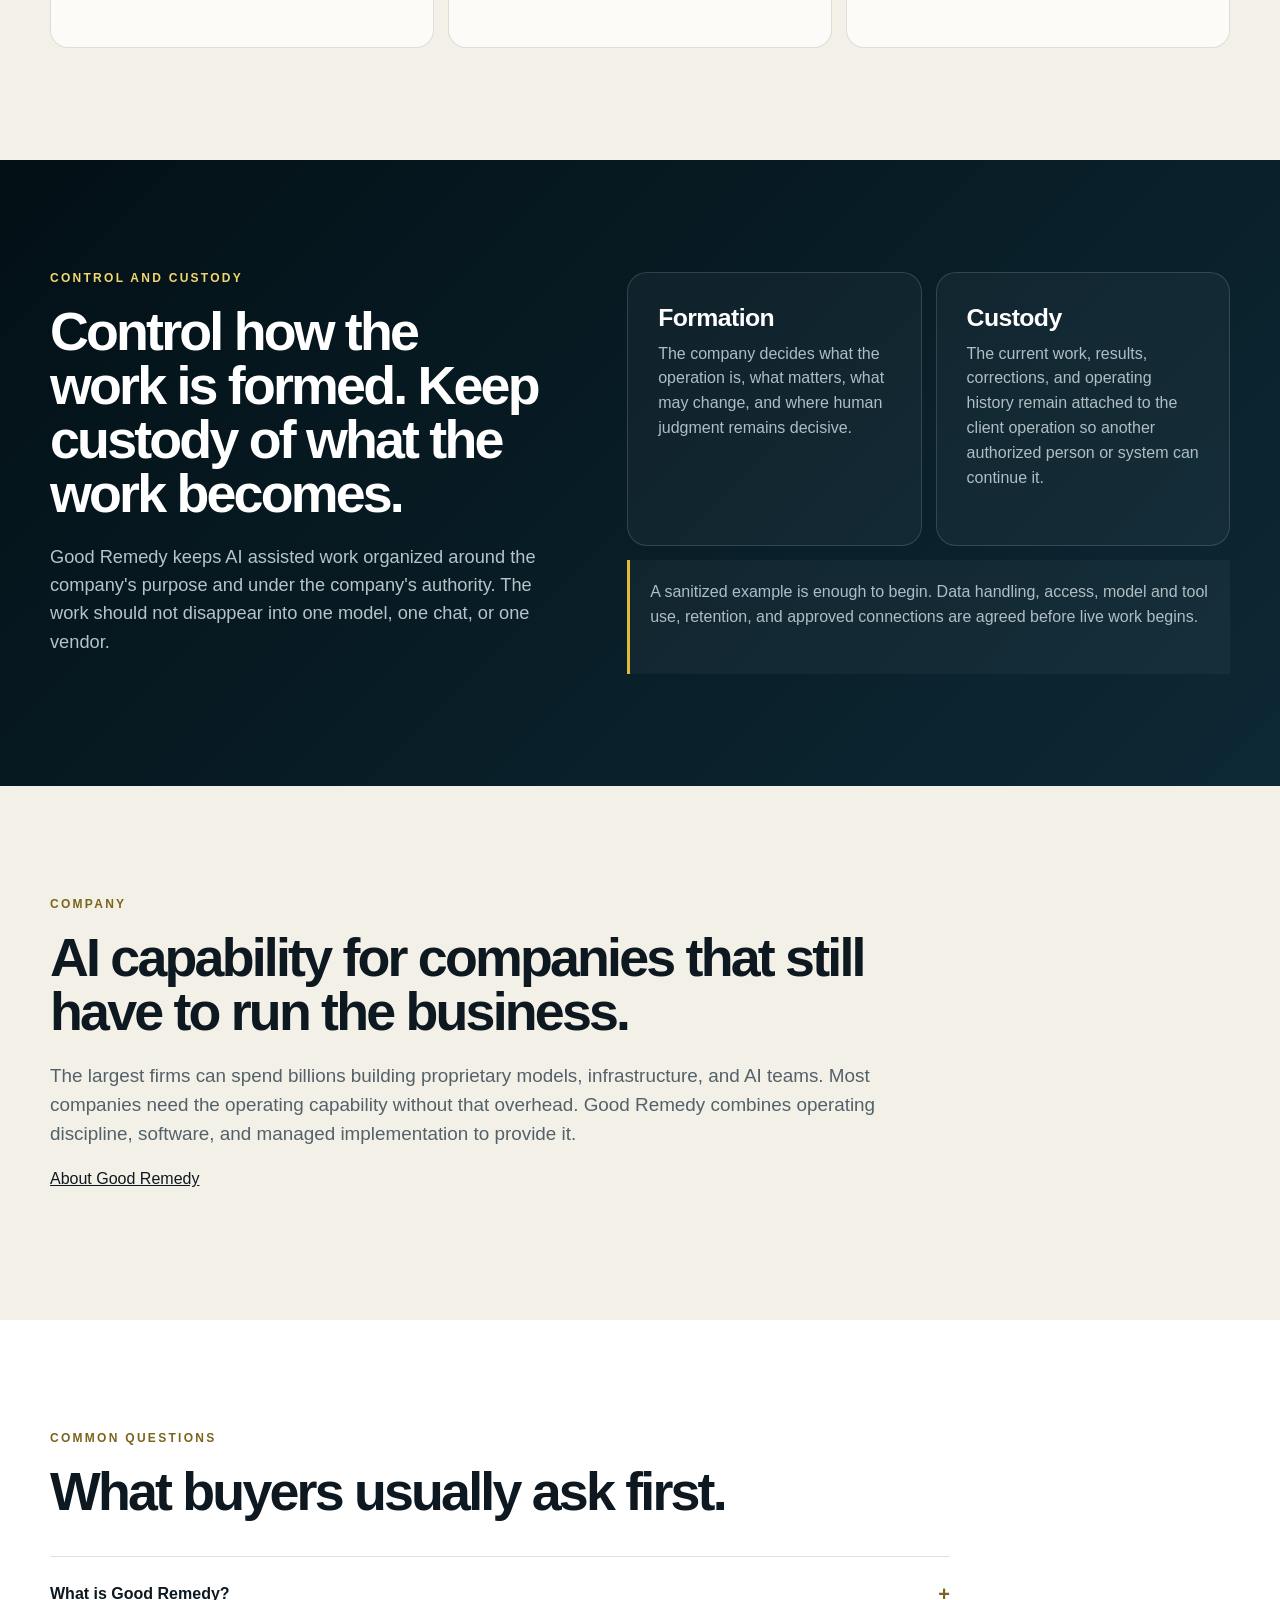
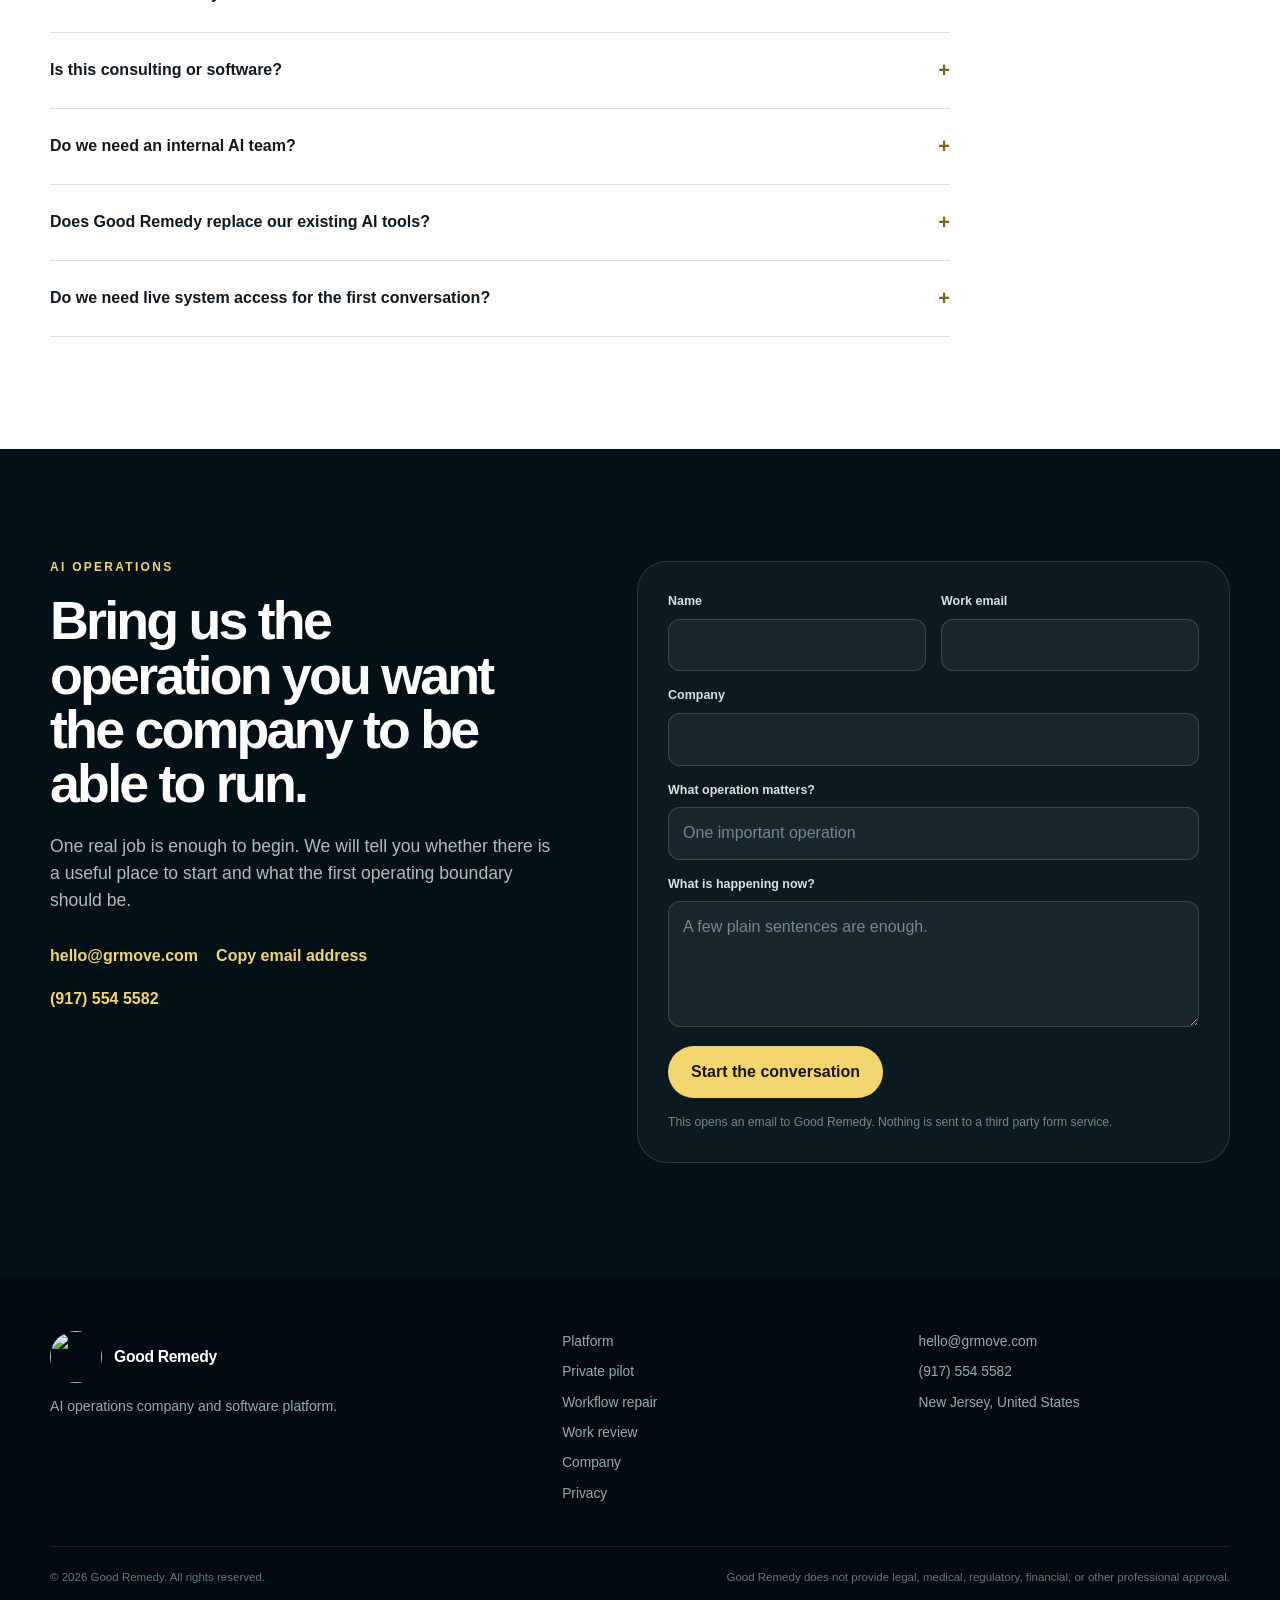
==== commit d44fcb03: "Recast Good Remedy as the AI operations function for the business" ====
--- a/index.html
+++ b/index.html
@@ -1,176 +1 @@
-<!doctype html>
-<html lang="en">
-<head>
-  <meta charset="utf-8">
-  <meta name="viewport" content="width=device-width, initial-scale=1">
-  <title>Good Remedy | Private AI Work Platform</title>
-  <meta name="description" content="Good Remedy gives companies a private operating environment for important AI assisted work, starting with one live operation and one observed result.">
-  <meta name="robots" content="index,follow,max-image-preview:large">
-  <meta name="theme-color" content="#071720">
-  <link rel="canonical" href="https://grmove.com/">
-  <meta property="og:type" content="website">
-  <meta property="og:site_name" content="Good Remedy">
-  <meta property="og:locale" content="en_US">
-  <meta property="og:url" content="https://grmove.com/">
-  <meta property="og:title" content="Good Remedy | Private AI Work Platform">
-  <meta property="og:description" content="AI can do the task. Good Remedy runs the operation.">
-  <meta property="og:image" content="https://grmove.com/assets/og-card.png">
-  <meta property="og:image:width" content="1200">
-  <meta property="og:image:height" content="630">
-  <meta property="og:image:alt" content="Good Remedy private AI work platform">
-  <meta name="twitter:card" content="summary_large_image">
-  <meta name="twitter:title" content="Good Remedy | Private AI Work Platform">
-  <meta name="twitter:description" content="AI can do the task. Good Remedy runs the operation.">
-  <meta name="twitter:image" content="https://grmove.com/assets/og-card.png">
-  <link rel="icon" href="/assets/favicon.svg" type="image/svg+xml">
-  <link rel="apple-touch-icon" href="/assets/apple-touch-icon.png">
-  <script>document.documentElement.classList.add('js')</script>
-  <link rel="stylesheet" href="/assets/site.css">
-  <script type="application/ld+json">{"@context":"https://schema.org","@graph":[{"@type":"Organization","@id":"https://grmove.com/#organization","name":"Good Remedy","url":"https://grmove.com/","description":"A private operating environment for important AI assisted work.","logo":{"@type":"ImageObject","url":"https://grmove.com/assets/apple-touch-icon.png","width":180,"height":180},"email":"hello@grmove.com","telephone":"+19175545582","founder":{"@type":"Person","name":"Benjamin Lopez"},"address":{"@type":"PostalAddress","addressRegion":"NJ","addressCountry":"US"},"contactPoint":{"@type":"ContactPoint","contactType":"sales","email":"hello@grmove.com","telephone":"+19175545582"}},{"@type":"WebSite","@id":"https://grmove.com/#website","url":"https://grmove.com/","name":"Good Remedy","publisher":{"@id":"https://grmove.com/#organization"},"inLanguage":"en-US"},{"@type":"ItemList","name":"Good Remedy","itemListElement":[{"@type":"ListItem","position":1,"url":"https://grmove.com/platform/","name":"Good Remedy platform"},{"@type":"ListItem","position":2,"url":"https://grmove.com/transformation-implementation/","name":"Private AI operation pilot"},{"@type":"ListItem","position":3,"url":"https://grmove.com/ai-work-review/","name":"AI work review"}]}]}</script>
-</head>
-<body>
-<a class="skip-link" href="#main">Skip to content</a>
-<header class="site-header" data-header>
-  <div class="shell nav-shell">
-    <a class="brand" href="/" aria-label="Good Remedy home"><span class="brand-mark" aria-hidden="true">GR</span><span class="brand-name">Good Remedy</span></a>
-    <button class="menu-button" type="button" aria-expanded="false" aria-controls="site-nav" data-menu-button><span class="sr-only">Open navigation</span><span></span><span></span></button>
-    <nav class="site-nav" id="site-nav" aria-label="Primary" data-nav>
-      <a href="/platform/">Platform</a>
-      <a href="/transformation-implementation/">Private pilot</a>
-      <a href="#use-cases">Use cases</a>
-      <a href="#trust">Trust</a>
-      <a href="/about/">Company</a>
-      <a class="nav-cta" href="#contact">Request a pilot</a>
-    </nav>
-  </div>
-</header>
-<main id="main">
-  <section class="hero" id="top">
-    <div class="hero-glow" aria-hidden="true"></div>
-    <div class="shell hero-grid">
-      <div class="hero-copy-block" data-reveal>
-        <p class="eyebrow">Private AI work platform</p>
-        <h1>AI can do the task. Good Remedy runs the operation.</h1>
-        <p class="hero-copy">Good Remedy gives one important AI operation a private place to run, be reviewed, and continue. Your people keep the decisions. The platform keeps the work together.</p>
-        <div class="hero-actions"><a class="button button-primary" href="#contact">Request a private pilot</a><a class="button button-quiet" href="/platform/">See the platform</a></div>
-        <p class="hero-note">Start with one operation and one real result.</p>
-      </div>
-      <div class="hero-product" data-reveal>
-        <p class="mockup-label">Illustrative client view</p>
-        <div class="operation-window" aria-label="Illustrative Good Remedy client view">
-          <div class="window-top"><span class="window-dot"></span><span class="window-title">Good Remedy</span><span class="window-status"><i></i> Client environment</span></div>
-          <div class="window-body">
-            <div class="operation-heading"><p>Current operation</p><h2>Monthly client reporting</h2></div>
-            <div class="status-grid">
-              <div class="status-card"><span>Next owner</span><strong>Account lead</strong></div>
-              <div class="status-card"><span>Current result</span><strong>Ready for review</strong></div>
-              <div class="status-card wide"><span>Open decision</span><strong>One client choice remains</strong></div>
-            </div>
-            <div class="progress-block"><div class="progress-label"><span>Operation</span><strong>Active</strong></div><div class="progress-track"><span></span></div></div>
-            <div class="window-foot"><span>Working result</span><span>Named owner</span><span>Clear next decision</span></div>
-          </div>
-        </div>
-      </div>
-    </div>
-    <div class="shell proof-strip" data-reveal><span>Separate client environment</span><span>Works with existing tools</span><span>Human decisions stay human</span><span>Ongoing support available</span></div>
-  </section>
-
-  <section class="section platform-section">
-    <div class="shell platform-grid">
-      <div class="platform-copy" data-reveal>
-        <p class="eyebrow dark-eyebrow">The platform</p>
-        <h2>One place for the operation, the current result, and the next decision.</h2>
-        <p>A client should not have to reconstruct the job from chat history, scattered files, and one person's memory. Good Remedy gives the operation a private home the client can actually use.</p>
-        <p><a href="/platform/">See the Good Remedy platform</a></p>
-      </div>
-      <div class="platform-points">
-        <article class="platform-point" data-reveal><span>01</span><div><h3>See what is running</h3><p>Keep the important AI operations the business actually uses in one place.</p></div></article>
-        <article class="platform-point" data-reveal><span>02</span><div><h3>See what needs attention</h3><p>Know what is ready, what is incomplete, and what still needs a person.</p></div></article>
-        <article class="platform-point" data-reveal><span>03</span><div><h3>See what happened</h3><p>Keep a clear account of results, decisions, and changes without exposing the machinery underneath.</p></div></article>
-        <article class="platform-point" data-reveal><span>04</span><div><h3>Continue the work</h3><p>Let another authorized person or tool pick up the operation without starting over.</p></div></article>
-      </div>
-    </div>
-  </section>
-
-  <section class="section buy-section">
-    <div class="shell">
-      <div class="section-intro" data-reveal>
-        <p class="eyebrow dark-eyebrow">How companies buy Good Remedy</p>
-        <h2>Start with one operation. Keep the platform when it proves useful.</h2>
-        <p>Start with one operation small enough to judge. Continue only when the result proves useful.</p>
-      </div>
-      <div class="buy-grid">
-        <article class="buy-card" data-reveal><span class="step">Step 1</span><h3>Private pilot</h3><p>Bring one operation, one real example, and the people who own the result. Good Remedy puts the first working version into use.</p><a href="/transformation-implementation/">See how the pilot works</a></article>
-        <article class="buy-card featured" data-reveal><span class="step">Step 2</span><h3>Dedicated client environment</h3><p>The accepted operation runs in a separate client environment with the approved tools and connections it needs.</p><a href="#contact">Request a pilot</a></article>
-        <article class="buy-card" data-reveal><span class="step">Step 3</span><h3>Platform and support</h3><p>If the client continues, the environment can remain under an ongoing software and support agreement, with managed help where the operation needs it.</p><a href="#contact">Discuss the operating model</a></article>
-      </div>
-    </div>
-  </section>
-
-  <section class="section use-case-section" id="use-cases">
-    <div class="shell">
-      <div class="section-intro" data-reveal><p class="eyebrow dark-eyebrow">Use cases</p><h2>Start where the same problem keeps coming back.</h2><p>The best first operation happens often, matters enough to check, and still depends on one experienced person to keep it from going sideways.</p></div>
-      <div class="use-case-grid">
-        <article class="use-case-card" data-reveal><h3>Client reports and account reviews</h3><p>Recurring work rebuilt from scattered notes, files, and decisions.</p></article>
-        <article class="use-case-card" data-reveal><h3>Proposals and RFP responses</h3><p>Work that looks polished before every requirement and supporting fact is covered.</p></article>
-        <article class="use-case-card" data-reveal><h3>Sales research and follow up</h3><p>Research that needs to become a useful handoff instead of another unused document.</p></article>
-        <article class="use-case-card" data-reveal><h3>Customer onboarding</h3><p>Long handoffs with missing inputs, exceptions, approvals, and repeated explanations.</p></article>
-        <article class="use-case-card" data-reveal><h3>Document review and decision support</h3><p>Important work where facts, open questions, and business judgment cannot be blurred together.</p></article>
-        <article class="use-case-card" data-reveal><h3>Recurring operations handoffs</h3><p>Jobs where the next person still needs the original expert to explain what is going on.</p></article>
-      </div>
-      <p class="small-callout" data-reveal>Already using AI agents, automation, or a workflow platform? Good. Good Remedy does not need to replace the whole stack to take responsibility for one operation.</p>
-    </div>
-  </section>
-
-  <section class="section trust-section" id="trust">
-    <div class="shell trust-grid">
-      <div data-reveal><p class="eyebrow">Trust</p><h2>Your data, decisions, and business stay yours.</h2><p class="trust-lede">Good Remedy agrees what it can see, use, and change before live work begins.</p></div>
-      <div class="trust-points">
-        <article data-reveal><h3>Separate by client</h3><p>Each client environment is scoped to the operations the client approves.</p></article>
-        <article data-reveal><h3>Works with existing systems</h3><p>Good Remedy connects only what the operation actually needs.</p></article>
-        <article data-reveal><h3>Human decisions remain human</h3><p>The platform makes the decision visible. It does not quietly take it.</p></article>
-        <article data-reveal><h3>Claims stay within the proof</h3><p>Good Remedy says what worked, what did not, and what still needs to be checked.</p></article>
-        <article class="pilot-boundary" data-reveal><h3>Pilot data boundary</h3><p>A sanitized example is enough to begin. Data handling, model and tool use, access, retention, and approved connections are agreed before live work begins. Good Remedy does not ask for production access during the first conversation, and sensitive material should not be submitted through this website.</p></article>
-      </div>
-    </div>
-  </section>
-
-  <section class="section section-paper" id="company">
-    <div class="shell company-grid">
-      <div class="company-copy" data-reveal><p class="eyebrow dark-eyebrow">Company</p><h2>Built by someone who has had to answer for the work.</h2><p>Benjamin Lopez built Good Remedy after years running healthcare operations, enterprise client work, systems, teams, and messy handoffs where almost done was not done.</p><p><a href="/about/">Read about Good Remedy</a></p></div>
-      <div class="founder-card" data-reveal><div class="founder-mark">BL</div><div><span>Founder</span><h3>Benjamin Lopez</h3><p>Benjamin has led healthcare operations, client teams, systems work, and business development across Bloomberg, Mount Sinai, BAYADA, and other operating companies.</p></div></div>
-    </div>
-  </section>
-
-  <section class="section faq-section">
-    <div class="shell">
-      <div class="section-intro" data-reveal><p class="eyebrow dark-eyebrow">Common questions</p><h2>What buyers usually ask first.</h2></div>
-      <div class="faq-list">
-        <details data-reveal><summary>Is Good Remedy a software platform or a consulting service?</summary><p>It is a software platform delivered through a managed implementation. The first operation is built closely with the client. The ongoing relationship can include the client environment, software, support, and managed operation.</p></details>
-        <details data-reveal><summary>Is Good Remedy a public self service app?</summary><p>No. Good Remedy is currently delivered through a managed client environment around a specific operation.</p></details>
-        <details data-reveal><summary>Does Good Remedy replace our existing AI tools?</summary><p>Usually no. Good Remedy works around the operation and uses the tools that fit.</p></details>
-        <details data-reveal><summary>Do we need live system access for the first conversation?</summary><p>No. A sanitized example is enough to see whether there is a useful place to start.</p></details>
-        <details data-reveal><summary>What is a good first operation?</summary><p>One that repeats, matters, and still depends on one experienced person to remember everything.</p></details>
-      </div>
-    </div>
-  </section>
-
-  <section class="contact-section" id="contact">
-    <div class="shell contact-grid">
-      <div class="contact-copy" data-reveal><p class="eyebrow">Private pilot</p><h2>Put one important AI operation into Good Remedy.</h2><p>Bring the operation and one real example. We will tell you whether there is a useful place to start.</p><div class="contact-details"><a href="mailto:hello@grmove.com">hello@grmove.com</a><a href="tel:+19175545582">(917) 554 5582</a></div></div>
-      <form class="contact-form" id="operation-form" data-reveal>
-        <div class="field-row"><label><span>Name</span><input name="name" autocomplete="name" required></label><label><span>Work email</span><input name="email" type="email" autocomplete="email" required></label></div>
-        <label><span>Company</span><input name="company" autocomplete="organization"></label>
-        <label><span>What operation matters?</span><input name="operation" placeholder="One important recurring operation" required></label>
-        <label><span>What is happening now?</span><textarea name="problem" placeholder="A few plain sentences are enough." required></textarea></label>
-        <button class="button button-primary" type="submit">Request a private pilot</button>
-        <p class="form-note">This opens an email to Good Remedy. Nothing is sent to a third party form service.</p>
-        <div class="contact-fallback"><span>Or email <a href="mailto:hello@grmove.com">hello@grmove.com</a></span><button type="button" class="copy-email" data-copy-email>Copy email address</button><span class="copy-status" data-copy-status aria-live="polite"></span></div>
-      </form>
-    </div>
-  </section>
-</main>
-<footer class="site-footer"><div class="shell footer-grid"><div><a class="brand footer-brand" href="/"><span class="brand-mark" aria-hidden="true">GR</span><span class="brand-name">Good Remedy</span></a><p>Private operating environment for AI assisted work.</p></div><div class="footer-links"><a href="/platform/">Platform</a><a href="/transformation-implementation/">Private pilot</a><a href="/ai-workflow-repair/">Workflow repair</a><a href="/ai-work-review/">Work review</a><a href="/about/">Company</a><a href="/privacy/">Privacy</a></div><div class="footer-contact"><a href="mailto:hello@grmove.com">hello@grmove.com</a><a href="tel:+19175545582">(917) 554 5582</a><span>New Jersey, United States</span></div></div><div class="shell legal-row"><span>&copy; <span data-year></span> Good Remedy. All rights reserved.</span><span>Good Remedy does not provide legal, medical, regulatory, financial, or other professional approval.</span></div></footer>
-<script src="/assets/site.js" defer></script>
-</body>
-</html>
+<!doctype html><html lang="en"><head><meta charset="utf-8"><meta name="viewport" content="width=device-width, initial-scale=1"><title>Good Remedy | AI Operations Company and Platform</title><meta name="description" content="Good Remedy gives businesses an AI operations capability through software, operating discipline, and managed support, without requiring a giant internal AI department."><meta name="robots" content="index,follow,max-image-preview:large"><meta name="theme-color" content="#071720"><link rel="canonical" href="https://grmove.com/"><meta property="og:type" content="website"><meta property="og:site_name" content="Good Remedy"><meta property="og:locale" content="en_US"><meta property="og:url" content="https://grmove.com/"><meta property="og:title" content="Good Remedy | AI Operations Company and Platform"><meta property="og:description" content="AI can do the task. Good Remedy runs the operation."><meta property="og:image" content="https://grmove.com/assets/og-card.png"><meta property="og:image:width" content="1200"><meta property="og:image:height" content="630"><meta property="og:image:alt" content="Good Remedy AI operations company and platform"><meta name="twitter:card" content="summary_large_image"><meta name="twitter:title" content="Good Remedy | AI Operations Company and Platform"><meta name="twitter:description" content="AI can do the task. Good Remedy runs the operation."><meta name="twitter:image" content="https://grmove.com/assets/og-card.png"><link rel="icon" href="/assets/favicon-64.png" type="image/png"><link rel="apple-touch-icon" href="/assets/apple-touch-icon.png"><script>document.documentElement.classList.add("js")</script><link rel="stylesheet" href="/assets/operations.css"><script type="application/ld+json">{"@context":"https://schema.org","@graph":[{"@type":"Organization","@id":"https://grmove.com/#organization","name":"Good Remedy","url":"https://grmove.com/","description":"An AI operations company and software platform for businesses that need operating capability without building a large internal AI organization.","logo":{"@type":"ImageObject","url":"https://grmove.com/assets/gr-logo.png"},"email":"hello@grmove.com","telephone":"+19175545582","founder":{"@type":"Person","name":"Benjamin Lopez"},"address":{"@type":"PostalAddress","addressRegion":"NJ","addressCountry":"US"},"contactPoint":{"@type":"ContactPoint","contactType":"sales","email":"hello@grmove.com","telephone":"+19175545582"}},{"@type":"WebSite","@id":"https://grmove.com/#website","url":"https://grmove.com/","name":"Good Remedy","publisher":{"@id":"https://grmove.com/#organization"},"inLanguage":"en-US"},{"@type":"ItemList","name":"Good Remedy","itemListElement":[{"@type":"ListItem","position":1,"url":"https://grmove.com/platform/","name":"Good Remedy AI operations platform"},{"@type":"ListItem","position":2,"url":"https://grmove.com/transformation-implementation/","name":"AI operations pilot"},{"@type":"ListItem","position":3,"url":"https://grmove.com/ai-work-review/","name":"AI work review"}]}]}</script></head><body><a class="skip-link" href="#main">Skip to content</a><header class="site-header" data-header><div class="shell nav-shell"><a class="brand" href="/" aria-label="Good Remedy home"><img class="brand-mark" src="/assets/gr-logo.png" alt="" aria-hidden="true"><span class="brand-name">Good Remedy</span></a><button class="menu-button" type="button" aria-expanded="false" aria-controls="site-nav" data-menu-button><span class="sr-only">Open navigation</span><span></span><span></span></button><nav class="site-nav" id="site-nav" aria-label="Primary" data-nav><a href="/platform/">Platform</a><a href="/#operations">Operations</a><a href="/transformation-implementation/">Private pilot</a><a href="/#control">Control</a><a href="/about/">Company</a><a class="nav-cta" href="/#contact">Bring one operation</a></nav></div></header><main id="main"><section class="hero" id="top"><div class="hero-glow" aria-hidden="true"></div><div class="shell hero-grid"><div class="hero-copy-block" data-reveal><p class="eyebrow">AI operations company</p><h1>AI can do the task. Good Remedy runs the operation.</h1><p class="hero-copy">Most companies are not going to build a billion dollar AI department. They still need the capability. Good Remedy provides the operating discipline, software, and managed support to form AI assisted work, put it into use, and keep it under the company's control.</p><div class="hero-actions"><a class="button button-primary" href="#contact">Bring one operation</a><a class="button button-quiet" href="/platform/">See the platform</a></div><p class="hero-note">Start with one operation. Expand when it earns the right.</p></div><div class="hero-product" data-reveal><p class="mockup-label">Illustrative client view</p><div class="operation-window" aria-label="Illustrative Good Remedy client view"><div class="window-top"><span class="window-dot"></span><span class="window-title">Good Remedy</span><span class="window-status"><i></i> Client environment</span></div><div class="window-body"><div class="operation-heading"><p>Current operation</p><h2>Monthly client reporting</h2></div><div class="status-grid"><div class="status-card"><span>Next owner</span><strong>Account lead</strong></div><div class="status-card"><span>Current result</span><strong>Ready for review</strong></div><div class="status-card wide"><span>Open decision</span><strong>One client choice remains</strong></div></div><div class="progress-block"><div class="progress-label"><span>Operation</span><strong>Active</strong></div><div class="progress-track"><span></span></div></div><div class="window-foot"><span>Working result</span><span>Named owner</span><span>Clear next decision</span></div></div></div></div></div><div class="shell proof-strip" data-reveal><span>Operating discipline</span><span>Software platform</span><span>Managed implementation</span><span>Client control</span></div></section><section class="section capability-section" id="operations"><div class="shell capability-layout"><div class="capability-intro" data-reveal><p class="eyebrow dark-eyebrow">AI operations capability</p><h2>The AI department most companies are not going to build themselves.</h2><p>Good Remedy gives the business one operating function across models, tools, records, and people. We help form the work, put it into use, run it, and improve it without forcing the company to invent its own AI organization.</p><p><a href="/platform/">See how the platform carries the work</a></p></div><div class="capability-grid"><article data-reveal><span>01</span><h3>Form the operation</h3><p>Turn a business need into work with a purpose, an owner, a result, and clear limits.</p></article><article data-reveal><span>02</span><h3>Put capability to work</h3><p>Use the models, software, records, and people that fit the operation.</p></article><article data-reveal><span>03</span><h3>Run the operation</h3><p>Keep the current work, results, exceptions, and next decisions visible.</p></article><article data-reveal><span>04</span><h3>Expand what works</h3><p>Add more operating capability as the business sees value.</p></article></div></div></section><section class="section buy-section"><div class="shell"><div class="section-intro" data-reveal><p class="eyebrow dark-eyebrow">How companies use Good Remedy</p><h2>Use us as the AI operations function. Start with one operation.</h2><p>The pilot is the first admission into Good Remedy. It is not the limit of what the company can operate.</p></div><div class="buy-grid"><article class="buy-card" data-reveal><span class="step">Step 1</span><h3>Private pilot</h3><p>Prove one live operation with one observed result the company can judge.</p><a href="/transformation-implementation/">See the pilot</a></article><article class="buy-card featured" data-reveal><span class="step">Step 2</span><h3>AI operations environment</h3><p>The accepted operation runs in a separate client environment with the approved tools and connections it needs.</p><a href="#contact">Bring one operation</a></article><article class="buy-card" data-reveal><span class="step">Step 3</span><h3>Ongoing operating capability</h3><p>Good Remedy stays involved through software, support, and managed operations as the business requires.</p><a href="#contact">Discuss the operating model</a></article></div></div></section><section class="section operations-range"><div class="shell"><div class="section-intro" data-reveal><p class="eyebrow dark-eyebrow">Across the business</p><h2>The first operation is specific. The operating capability is general.</h2><p>Good Remedy is not a catalog of six canned workflows. It can support the operating work that matters across the company.</p></div><div class="operations-range-grid"><article data-reveal><h3>Revenue operations</h3><p>Research, proposals, account work, follow up, pipeline support, and client reporting.</p></article><article data-reveal><h3>Service and delivery</h3><p>Onboarding, case handling, customer work, recurring delivery, and handoffs.</p></article><article data-reveal><h3>Research and decisions</h3><p>Investigation, review, planning, recommendations, and operating judgment.</p></article><article data-reveal><h3>Internal operations</h3><p>Administrative work, finance support, people operations, procurement, and recurring coordination.</p></article><article data-reveal><h3>Quality and controlled work</h3><p>Work where evidence, review, human authority, and a reliable operating record matter.</p></article><article data-reveal><h3>New AI enabled operations</h3><p>New capability the business wants but is not going to build a full internal AI organization to support.</p></article></div></div></section><section class="section control-section" id="control"><div class="shell control-layout"><div data-reveal><p class="eyebrow">Control and custody</p><h2>Control how the work is formed. Keep custody of what the work becomes.</h2><p class="trust-lede">Good Remedy keeps AI assisted work organized around the company's purpose and under the company's authority. The work should not disappear into one model, one chat, or one vendor.</p></div><div class="control-grid"><article data-reveal><h3>Formation</h3><p>The company decides what the operation is, what matters, what may change, and where human judgment remains decisive.</p></article><article data-reveal><h3>Custody</h3><p>The current work, results, corrections, and operating history remain attached to the client operation so another authorized person or system can continue it.</p></article><p class="control-boundary" data-reveal>A sanitized example is enough to begin. Data handling, access, model and tool use, retention, and approved connections are agreed before live work begins.</p></div></div></section><section class="section section-paper company-position" id="company"><div class="shell"><p class="eyebrow dark-eyebrow" data-reveal>Company</p><h2 data-reveal>AI capability for companies that still have to run the business.</h2><p class="company-position-copy" data-reveal>The largest firms can spend billions building proprietary models, infrastructure, and AI teams. Most companies need the operating capability without that overhead. Good Remedy combines operating discipline, software, and managed implementation to provide it.</p><p data-reveal><a href="/about/">About Good Remedy</a></p></div></section><section class="section faq-section"><div class="shell"><div class="section-intro" data-reveal><p class="eyebrow dark-eyebrow">Common questions</p><h2>What buyers usually ask first.</h2></div><div class="faq-list"><details data-reveal><summary>What is Good Remedy?</summary><p>Good Remedy is an AI operations company and software platform delivered through managed implementation.</p></details><details data-reveal><summary>Is this consulting or software?</summary><p>The first operation is hands on because it has to work in the real business. The enduring product is the operating capability, software environment, support, and managed operation.</p></details><details data-reveal><summary>Do we need an internal AI team?</summary><p>No. Good Remedy is meant to provide much of the operating discipline and support that many companies are not going to build alone.</p></details><details data-reveal><summary>Does Good Remedy replace our existing AI tools?</summary><p>Usually no. Good Remedy works across the operation and uses the tools that fit.</p></details><details data-reveal><summary>Do we need live system access for the first conversation?</summary><p>No. A sanitized example is enough to see whether there is a useful place to start.</p></details></div></div></section><section class="contact-section" id="contact"><div class="shell contact-grid"><div class="contact-copy" data-reveal><p class="eyebrow">AI operations</p><h2>Bring us the operation you want the company to be able to run.</h2><p>One real job is enough to begin. We will tell you whether there is a useful place to start and what the first operating boundary should be.</p><div class="contact-details"><a href="mailto:hello@grmove.com">hello@grmove.com</a><button class="copy-email" type="button" data-copy-email="hello@grmove.com">Copy email address</button><span class="copy-status" aria-live="polite" data-copy-status></span><a href="tel:+19175545582">(917) 554 5582</a></div></div><form class="contact-form" id="operation-form" data-reveal><div class="field-row"><label><span>Name</span><input name="name" autocomplete="name" required></label><label><span>Work email</span><input name="email" type="email" autocomplete="email" required></label></div><label><span>Company</span><input name="company" autocomplete="organization"></label><label><span>What operation matters?</span><input name="operation" placeholder="One important operation" required></label><label><span>What is happening now?</span><textarea name="problem" placeholder="A few plain sentences are enough." required></textarea></label><button class="button button-primary" type="submit">Start the conversation</button><p class="form-note">This opens an email to Good Remedy. Nothing is sent to a third party form service.</p></form></div></section></main><footer class="site-footer"><div class="shell footer-grid"><div><a class="brand footer-brand" href="/"><img class="brand-mark" src="/assets/gr-logo.png" alt="" aria-hidden="true"><span class="brand-name">Good Remedy</span></a><p>AI operations company and software platform.</p></div><div class="footer-links"><a href="/platform/">Platform</a><a href="/transformation-implementation/">Private pilot</a><a href="/ai-workflow-repair/">Workflow repair</a><a href="/ai-work-review/">Work review</a><a href="/about/">Company</a><a href="/privacy/">Privacy</a></div><div class="footer-contact"><a href="mailto:hello@grmove.com">hello@grmove.com</a><a href="tel:+19175545582">(917) 554 5582</a><span>New Jersey, United States</span></div></div><div class="shell legal-row"><span>&copy; <span data-year></span> Good Remedy. All rights reserved.</span><span>Good Remedy does not provide legal, medical, regulatory, financial, or other professional approval.</span></div></footer><script src="/assets/site.js" defer></script></body></html>
--- a/assets/operations.css
+++ b/assets/operations.css
@@ -0,0 +1,4 @@
+@import url('/assets/site.css');
+.brand-mark{width:52px;height:52px;object-fit:contain;border:0;border-radius:50%;background:transparent;padding:0;filter:drop-shadow(0 8px 18px rgba(0,0,0,.28))}.footer-brand .brand-mark{width:52px;height:52px}.capability-section{background:var(--white)}.capability-layout{display:grid;grid-template-columns:.9fr 1.1fr;gap:84px;align-items:start}.capability-intro{position:sticky;top:120px}.capability-intro>p:not(.eyebrow){max-width:680px;color:var(--slate);font-size:1.1rem}.capability-grid{display:grid;grid-template-columns:repeat(2,1fr);gap:14px}.capability-grid article{min-height:250px;padding:26px;border:1px solid var(--line);border-radius:20px;background:var(--paper)}.capability-grid article>span{display:grid;width:46px;height:46px;place-items:center;margin-bottom:38px;border-radius:14px;background:var(--navy-900);color:var(--gold-light);font-size:.78rem;font-weight:900}.capability-grid h3{font-size:1.45rem}.capability-grid p{margin:0;color:var(--slate)}.operations-range{background:var(--paper)}.operations-range-grid{display:grid;grid-template-columns:repeat(3,1fr);gap:14px;margin-top:42px}.operations-range-grid article{min-height:190px;padding:24px;border:1px solid var(--line);border-radius:18px;background:rgba(255,255,255,.7)}.operations-range-grid h3{font-size:1.2rem}.operations-range-grid p{margin:0;color:var(--slate)}.control-section{color:#fff;background:linear-gradient(135deg,var(--navy-950),var(--navy-800))}.control-layout{display:grid;grid-template-columns:.9fr 1.1fr;gap:84px}.control-grid{display:grid;grid-template-columns:repeat(2,1fr);gap:14px}.control-grid article{padding:30px;border:1px solid rgba(255,255,255,.14);border-radius:20px;background:rgba(255,255,255,.04)}.control-grid h3{font-size:1.55rem;color:#fff}.control-grid p{margin:0;color:#afbec4}.control-boundary{grid-column:1/-1;margin:8px 0 0;padding:20px;border-left:3px solid var(--gold);background:rgba(255,255,255,.04);color:#b8c6cc}.company-position h2{max-width:850px}.company-position-copy{max-width:900px;color:var(--slate);font-size:1.18rem}.founder-note{padding-top:8px}.founder-note p:last-child{font-size:.98rem}.about-logo{width:120px;height:120px;object-fit:contain;margin-bottom:24px}.error-logo{width:100px;height:100px;object-fit:contain;margin-bottom:24px}.copy-email{border:0;background:transparent;color:var(--gold-light);font:inherit;font-weight:800;cursor:pointer;padding:0}.copy-email:hover{text-decoration:underline}.copy-status{color:#9fb0b8;font-size:.8rem}.hero-copy{max-width:760px}.hero h1{max-width:860px}.proof-strip{grid-template-columns:repeat(4,1fr)}
+@media(max-width:1100px){.capability-layout,.control-layout{grid-template-columns:1fr;gap:52px}.capability-intro{position:static}.operations-range-grid{grid-template-columns:repeat(2,1fr)}}
+@media(max-width:760px){.brand-mark,.footer-brand .brand-mark{width:45px;height:45px}.capability-grid,.control-grid,.operations-range-grid{grid-template-columns:1fr}.capability-grid article{min-height:220px}.control-boundary{grid-column:auto}.proof-strip{grid-template-columns:1fr}}
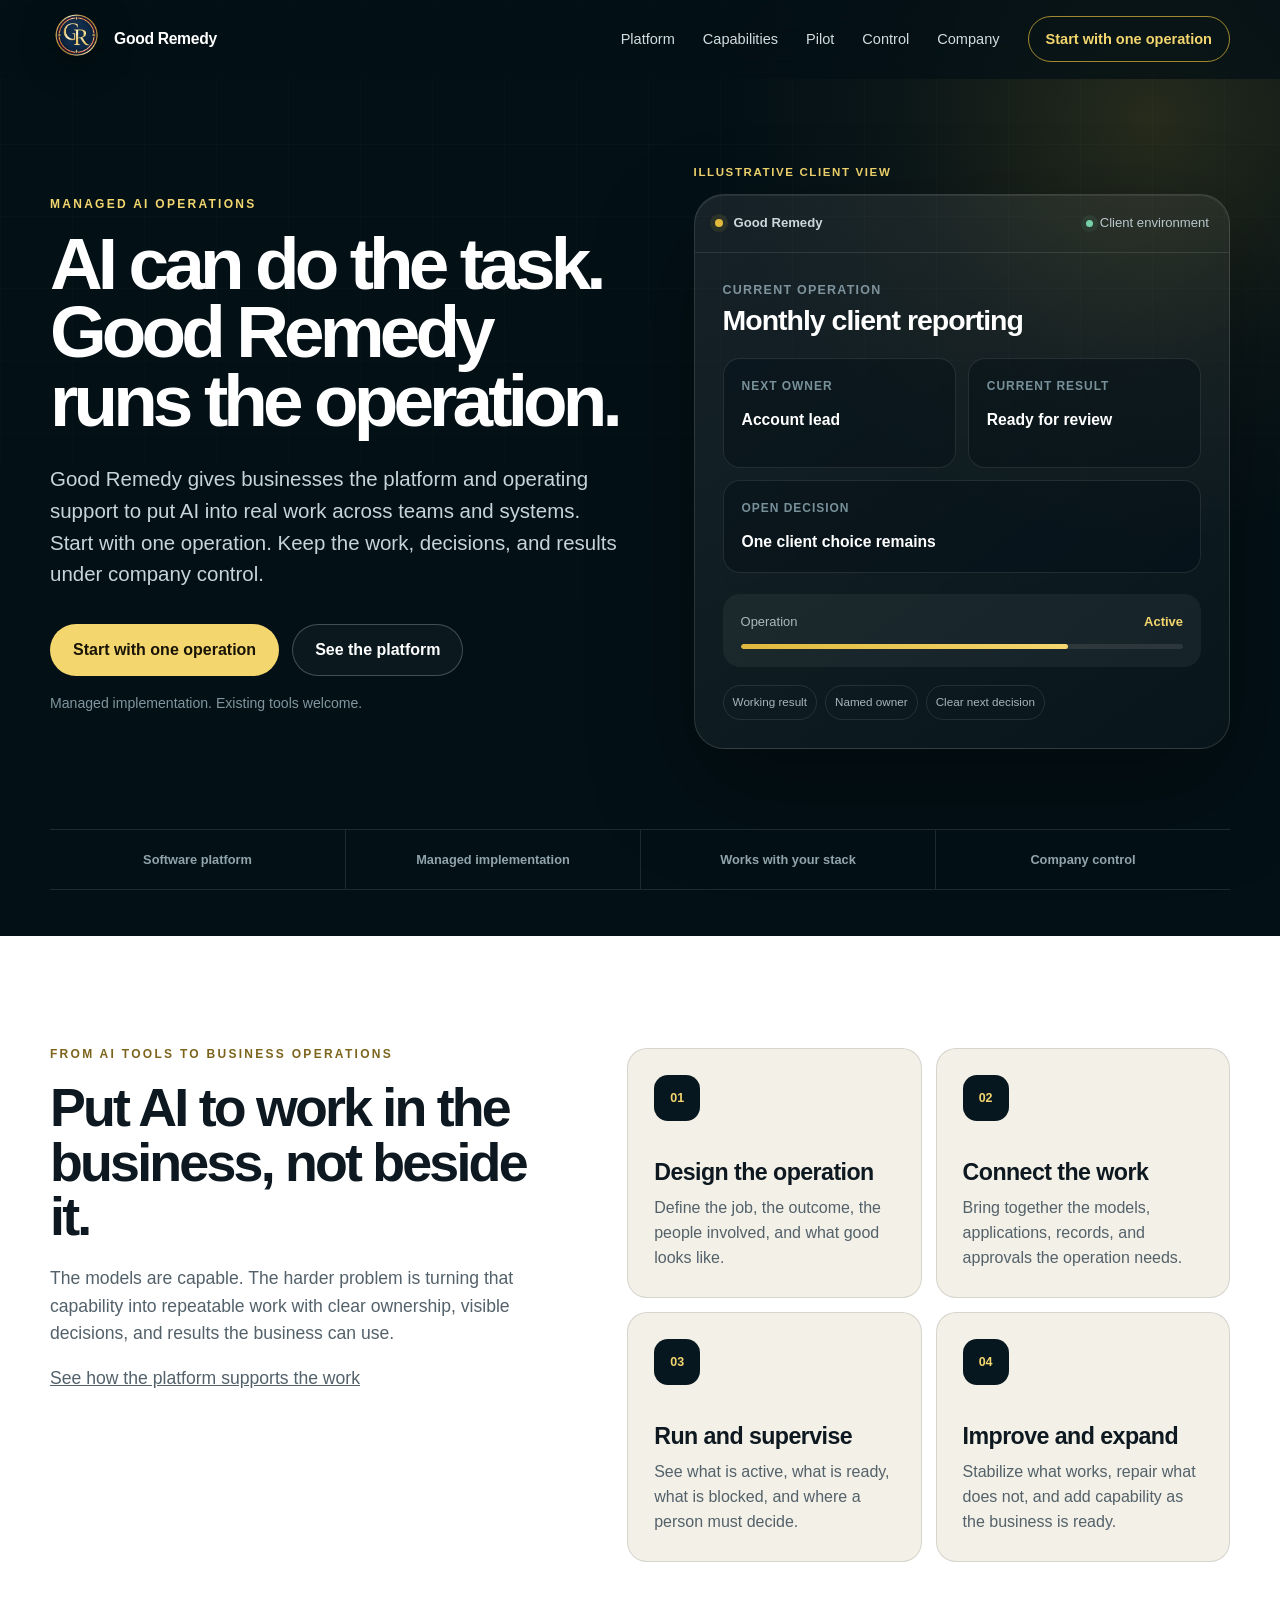
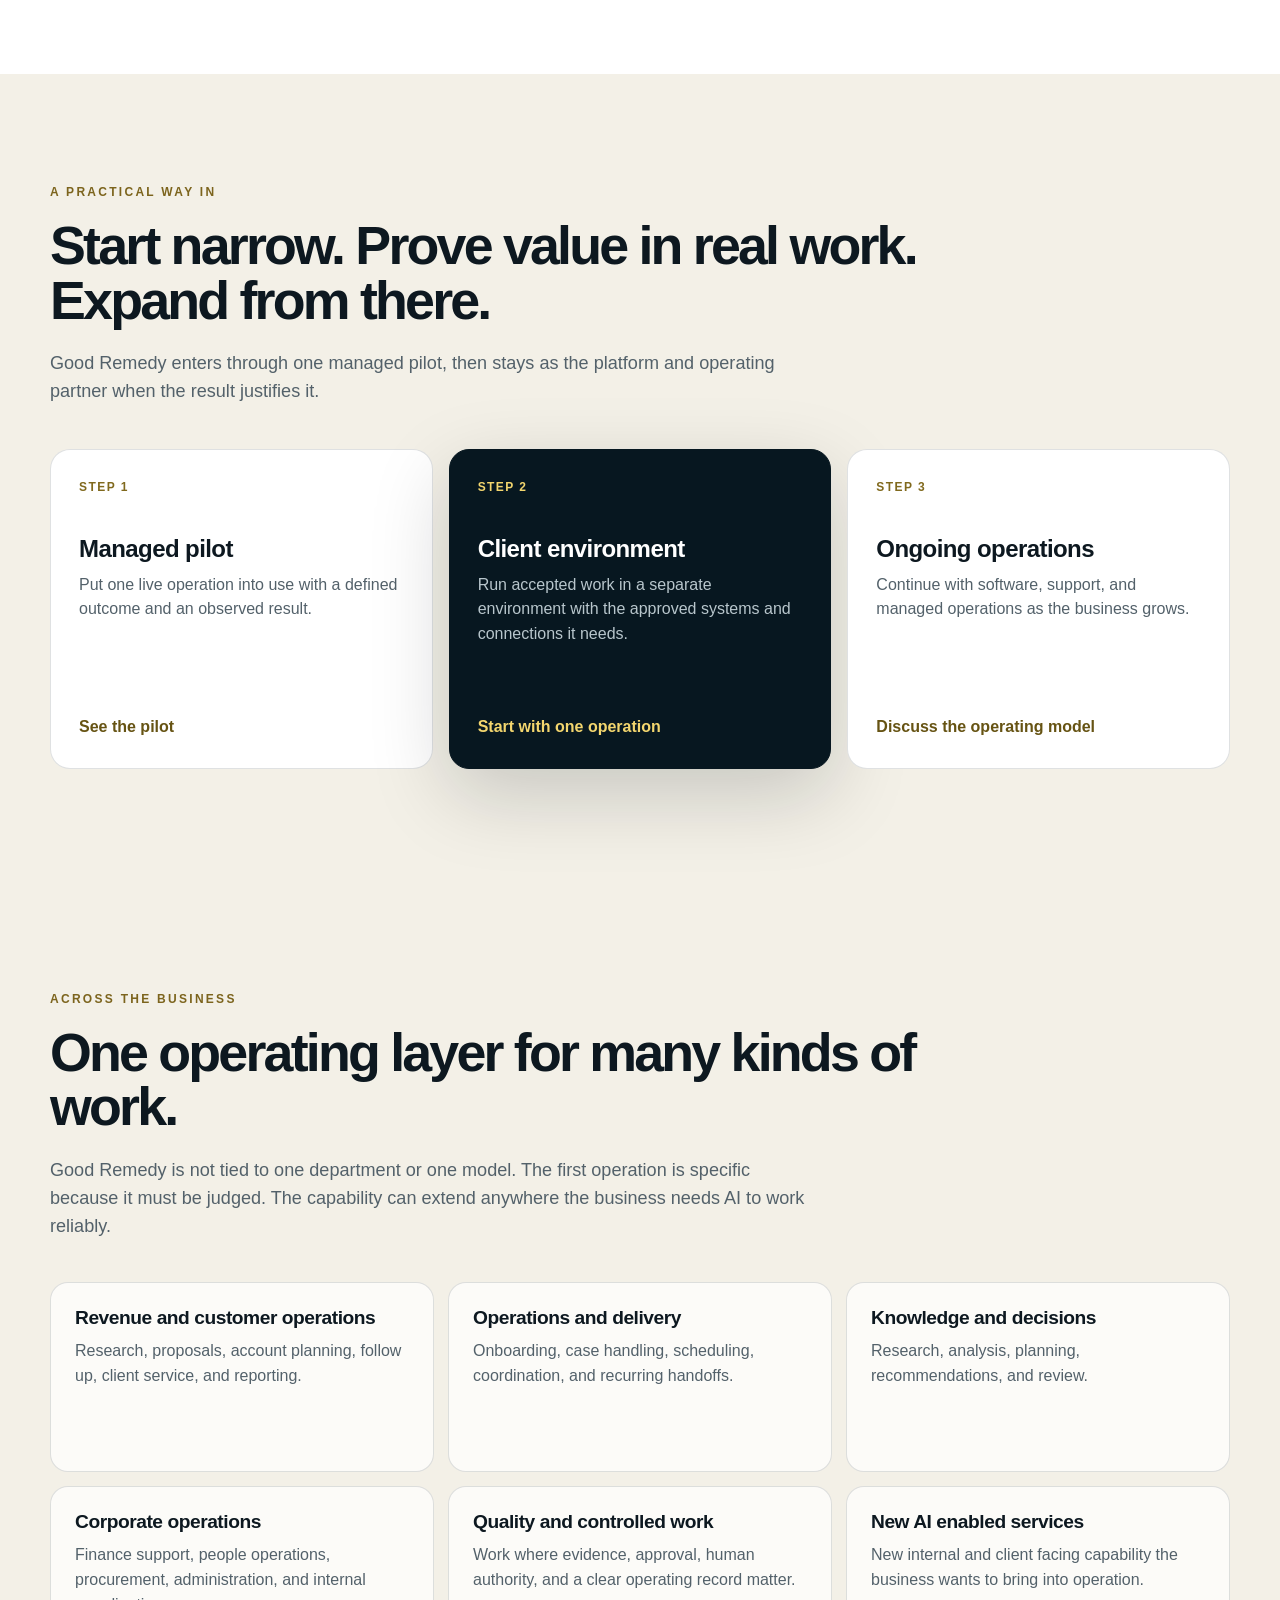
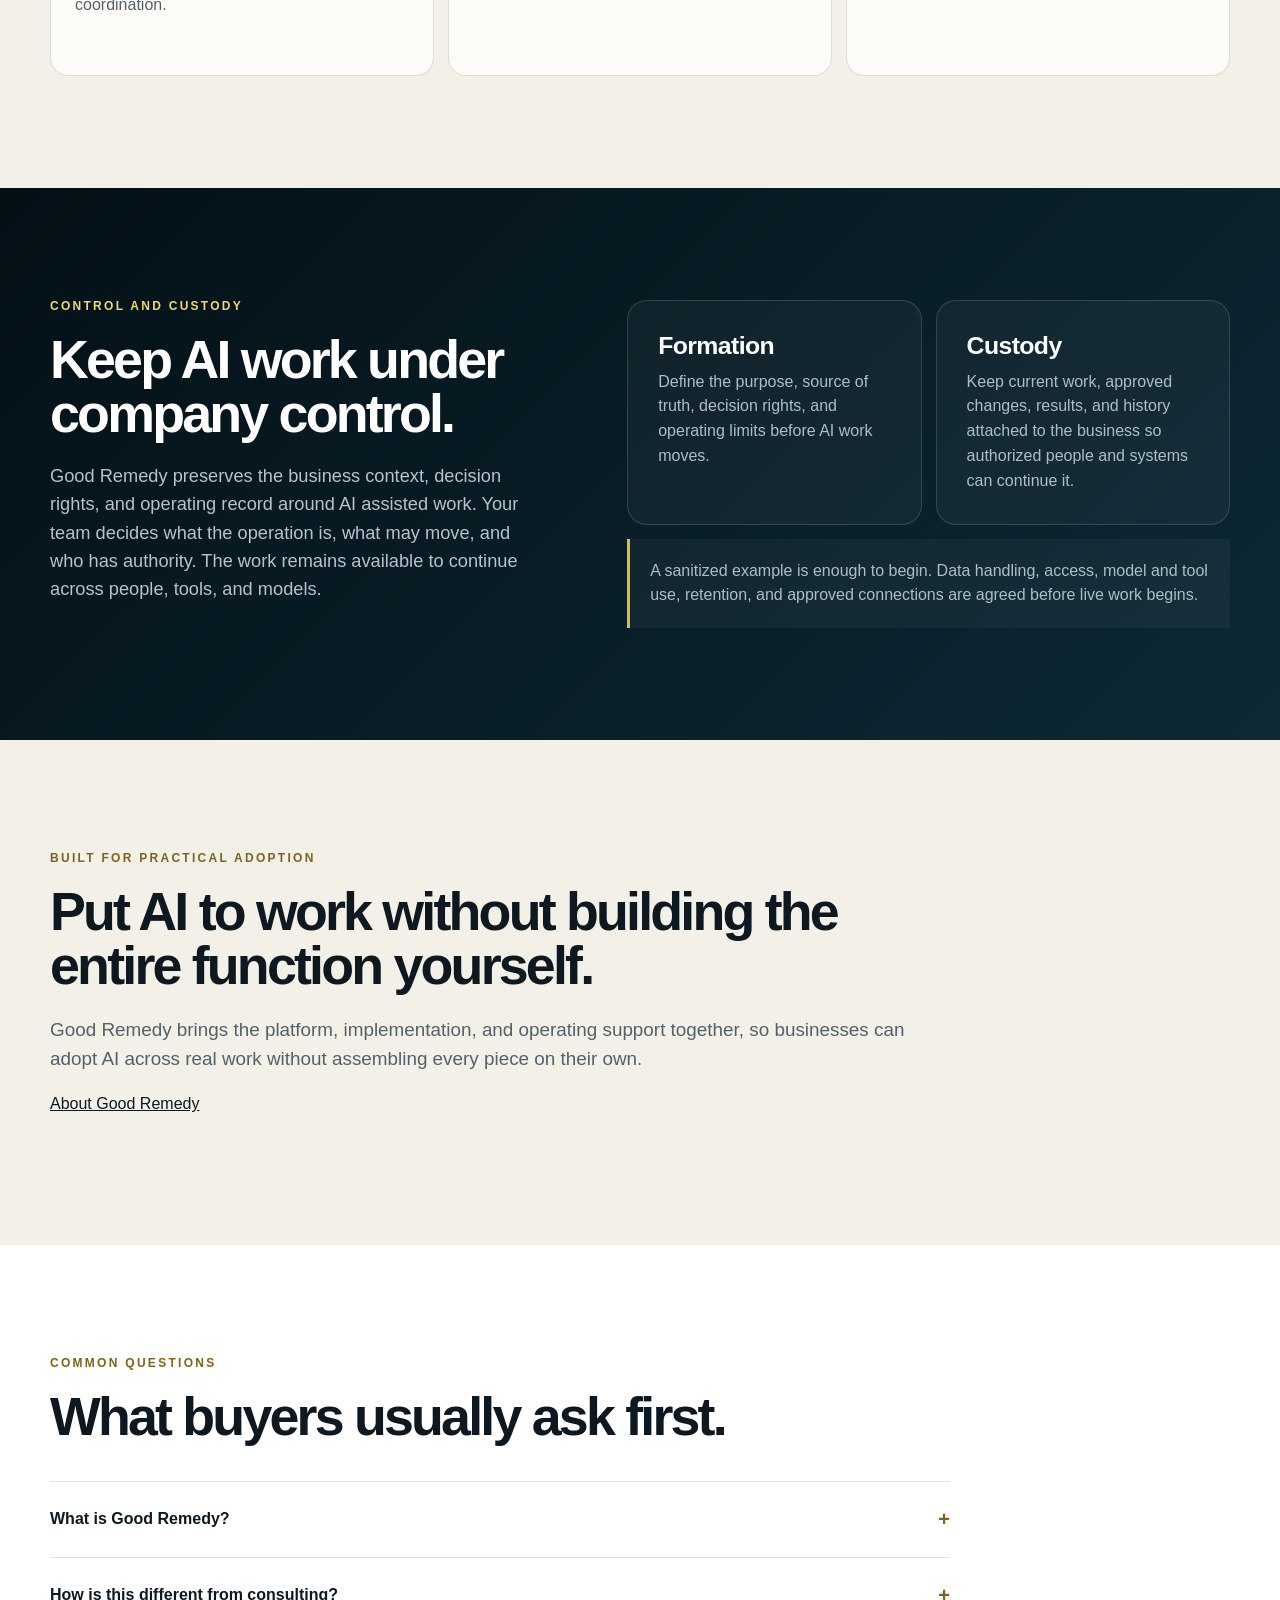
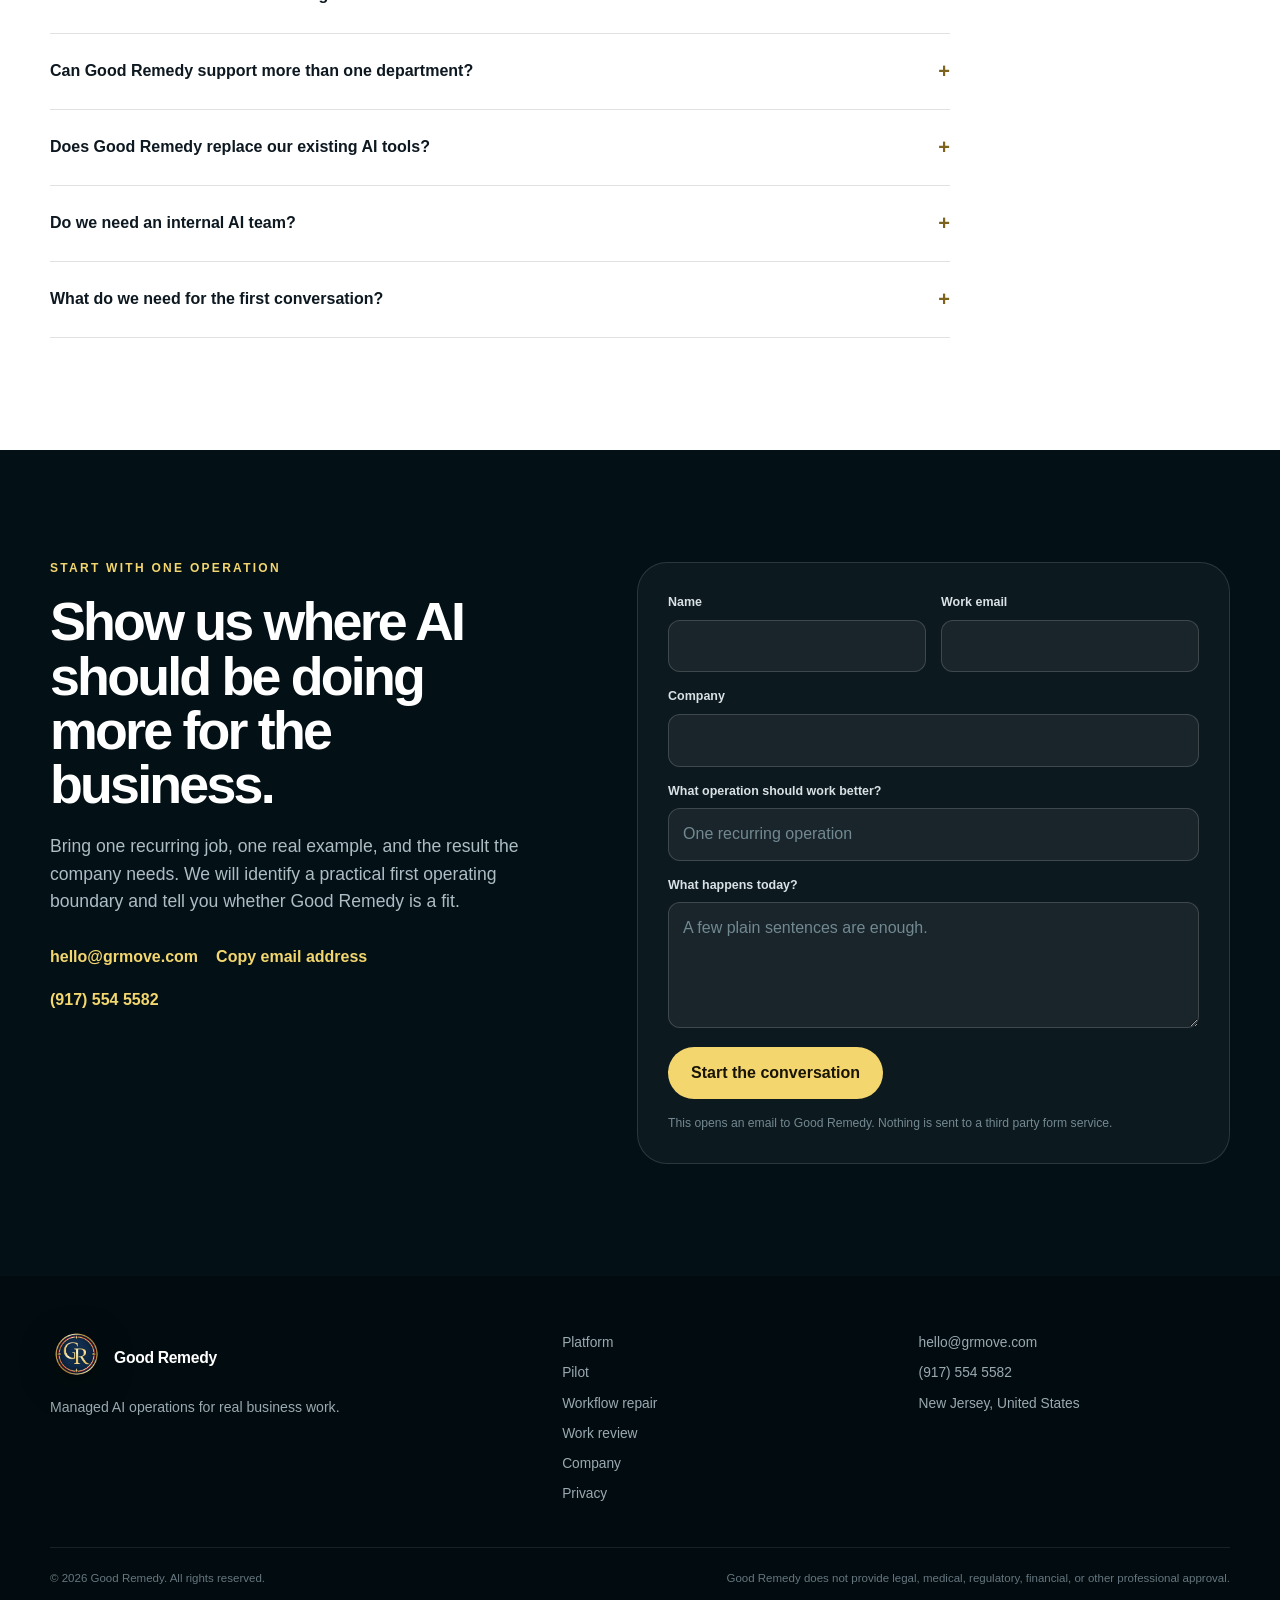
==== commit 0eeaa5ad: "Professionalize site positioning and buyer journey" ====
--- a/index.html
+++ b/index.html
@@ -1 +1,8 @@
-<!doctype html><html lang="en"><head><meta charset="utf-8"><meta name="viewport" content="width=device-width, initial-scale=1"><title>Good Remedy | AI Operations Company and Platform</title><meta name="description" content="Good Remedy gives businesses an AI operations capability through software, operating discipline, and managed support, without requiring a giant internal AI department."><meta name="robots" content="index,follow,max-image-preview:large"><meta name="theme-color" content="#071720"><link rel="canonical" href="https://grmove.com/"><meta property="og:type" content="website"><meta property="og:site_name" content="Good Remedy"><meta property="og:locale" content="en_US"><meta property="og:url" content="https://grmove.com/"><meta property="og:title" content="Good Remedy | AI Operations Company and Platform"><meta property="og:description" content="AI can do the task. Good Remedy runs the operation."><meta property="og:image" content="https://grmove.com/assets/og-card.png"><meta property="og:image:width" content="1200"><meta property="og:image:height" content="630"><meta property="og:image:alt" content="Good Remedy AI operations company and platform"><meta name="twitter:card" content="summary_large_image"><meta name="twitter:title" content="Good Remedy | AI Operations Company and Platform"><meta name="twitter:description" content="AI can do the task. Good Remedy runs the operation."><meta name="twitter:image" content="https://grmove.com/assets/og-card.png"><link rel="icon" href="/assets/favicon-64.png" type="image/png"><link rel="apple-touch-icon" href="/assets/apple-touch-icon.png"><script>document.documentElement.classList.add("js")</script><link rel="stylesheet" href="/assets/operations.css"><script type="application/ld+json">{"@context":"https://schema.org","@graph":[{"@type":"Organization","@id":"https://grmove.com/#organization","name":"Good Remedy","url":"https://grmove.com/","description":"An AI operations company and software platform for businesses that need operating capability without building a large internal AI organization.","logo":{"@type":"ImageObject","url":"https://grmove.com/assets/gr-logo.png"},"email":"hello@grmove.com","telephone":"+19175545582","founder":{"@type":"Person","name":"Benjamin Lopez"},"address":{"@type":"PostalAddress","addressRegion":"NJ","addressCountry":"US"},"contactPoint":{"@type":"ContactPoint","contactType":"sales","email":"hello@grmove.com","telephone":"+19175545582"}},{"@type":"WebSite","@id":"https://grmove.com/#website","url":"https://grmove.com/","name":"Good Remedy","publisher":{"@id":"https://grmove.com/#organization"},"inLanguage":"en-US"},{"@type":"ItemList","name":"Good Remedy","itemListElement":[{"@type":"ListItem","position":1,"url":"https://grmove.com/platform/","name":"Good Remedy AI operations platform"},{"@type":"ListItem","position":2,"url":"https://grmove.com/transformation-implementation/","name":"AI operations pilot"},{"@type":"ListItem","position":3,"url":"https://grmove.com/ai-work-review/","name":"AI work review"}]}]}</script></head><body><a class="skip-link" href="#main">Skip to content</a><header class="site-header" data-header><div class="shell nav-shell"><a class="brand" href="/" aria-label="Good Remedy home"><img class="brand-mark" src="/assets/gr-logo.png" alt="" aria-hidden="true"><span class="brand-name">Good Remedy</span></a><button class="menu-button" type="button" aria-expanded="false" aria-controls="site-nav" data-menu-button><span class="sr-only">Open navigation</span><span></span><span></span></button><nav class="site-nav" id="site-nav" aria-label="Primary" data-nav><a href="/platform/">Platform</a><a href="/#operations">Operations</a><a href="/transformation-implementation/">Private pilot</a><a href="/#control">Control</a><a href="/about/">Company</a><a class="nav-cta" href="/#contact">Bring one operation</a></nav></div></header><main id="main"><section class="hero" id="top"><div class="hero-glow" aria-hidden="true"></div><div class="shell hero-grid"><div class="hero-copy-block" data-reveal><p class="eyebrow">AI operations company</p><h1>AI can do the task. Good Remedy runs the operation.</h1><p class="hero-copy">Most companies are not going to build a billion dollar AI department. They still need the capability. Good Remedy provides the operating discipline, software, and managed support to form AI assisted work, put it into use, and keep it under the company's control.</p><div class="hero-actions"><a class="button button-primary" href="#contact">Bring one operation</a><a class="button button-quiet" href="/platform/">See the platform</a></div><p class="hero-note">Start with one operation. Expand when it earns the right.</p></div><div class="hero-product" data-reveal><p class="mockup-label">Illustrative client view</p><div class="operation-window" aria-label="Illustrative Good Remedy client view"><div class="window-top"><span class="window-dot"></span><span class="window-title">Good Remedy</span><span class="window-status"><i></i> Client environment</span></div><div class="window-body"><div class="operation-heading"><p>Current operation</p><h2>Monthly client reporting</h2></div><div class="status-grid"><div class="status-card"><span>Next owner</span><strong>Account lead</strong></div><div class="status-card"><span>Current result</span><strong>Ready for review</strong></div><div class="status-card wide"><span>Open decision</span><strong>One client choice remains</strong></div></div><div class="progress-block"><div class="progress-label"><span>Operation</span><strong>Active</strong></div><div class="progress-track"><span></span></div></div><div class="window-foot"><span>Working result</span><span>Named owner</span><span>Clear next decision</span></div></div></div></div></div><div class="shell proof-strip" data-reveal><span>Operating discipline</span><span>Software platform</span><span>Managed implementation</span><span>Client control</span></div></section><section class="section capability-section" id="operations"><div class="shell capability-layout"><div class="capability-intro" data-reveal><p class="eyebrow dark-eyebrow">AI operations capability</p><h2>The AI department most companies are not going to build themselves.</h2><p>Good Remedy gives the business one operating function across models, tools, records, and people. We help form the work, put it into use, run it, and improve it without forcing the company to invent its own AI organization.</p><p><a href="/platform/">See how the platform carries the work</a></p></div><div class="capability-grid"><article data-reveal><span>01</span><h3>Form the operation</h3><p>Turn a business need into work with a purpose, an owner, a result, and clear limits.</p></article><article data-reveal><span>02</span><h3>Put capability to work</h3><p>Use the models, software, records, and people that fit the operation.</p></article><article data-reveal><span>03</span><h3>Run the operation</h3><p>Keep the current work, results, exceptions, and next decisions visible.</p></article><article data-reveal><span>04</span><h3>Expand what works</h3><p>Add more operating capability as the business sees value.</p></article></div></div></section><section class="section buy-section"><div class="shell"><div class="section-intro" data-reveal><p class="eyebrow dark-eyebrow">How companies use Good Remedy</p><h2>Use us as the AI operations function. Start with one operation.</h2><p>The pilot is the first admission into Good Remedy. It is not the limit of what the company can operate.</p></div><div class="buy-grid"><article class="buy-card" data-reveal><span class="step">Step 1</span><h3>Private pilot</h3><p>Prove one live operation with one observed result the company can judge.</p><a href="/transformation-implementation/">See the pilot</a></article><article class="buy-card featured" data-reveal><span class="step">Step 2</span><h3>AI operations environment</h3><p>The accepted operation runs in a separate client environment with the approved tools and connections it needs.</p><a href="#contact">Bring one operation</a></article><article class="buy-card" data-reveal><span class="step">Step 3</span><h3>Ongoing operating capability</h3><p>Good Remedy stays involved through software, support, and managed operations as the business requires.</p><a href="#contact">Discuss the operating model</a></article></div></div></section><section class="section operations-range"><div class="shell"><div class="section-intro" data-reveal><p class="eyebrow dark-eyebrow">Across the business</p><h2>The first operation is specific. The operating capability is general.</h2><p>Good Remedy is not a catalog of six canned workflows. It can support the operating work that matters across the company.</p></div><div class="operations-range-grid"><article data-reveal><h3>Revenue operations</h3><p>Research, proposals, account work, follow up, pipeline support, and client reporting.</p></article><article data-reveal><h3>Service and delivery</h3><p>Onboarding, case handling, customer work, recurring delivery, and handoffs.</p></article><article data-reveal><h3>Research and decisions</h3><p>Investigation, review, planning, recommendations, and operating judgment.</p></article><article data-reveal><h3>Internal operations</h3><p>Administrative work, finance support, people operations, procurement, and recurring coordination.</p></article><article data-reveal><h3>Quality and controlled work</h3><p>Work where evidence, review, human authority, and a reliable operating record matter.</p></article><article data-reveal><h3>New AI enabled operations</h3><p>New capability the business wants but is not going to build a full internal AI organization to support.</p></article></div></div></section><section class="section control-section" id="control"><div class="shell control-layout"><div data-reveal><p class="eyebrow">Control and custody</p><h2>Control how the work is formed. Keep custody of what the work becomes.</h2><p class="trust-lede">Good Remedy keeps AI assisted work organized around the company's purpose and under the company's authority. The work should not disappear into one model, one chat, or one vendor.</p></div><div class="control-grid"><article data-reveal><h3>Formation</h3><p>The company decides what the operation is, what matters, what may change, and where human judgment remains decisive.</p></article><article data-reveal><h3>Custody</h3><p>The current work, results, corrections, and operating history remain attached to the client operation so another authorized person or system can continue it.</p></article><p class="control-boundary" data-reveal>A sanitized example is enough to begin. Data handling, access, model and tool use, retention, and approved connections are agreed before live work begins.</p></div></div></section><section class="section section-paper company-position" id="company"><div class="shell"><p class="eyebrow dark-eyebrow" data-reveal>Company</p><h2 data-reveal>AI capability for companies that still have to run the business.</h2><p class="company-position-copy" data-reveal>The largest firms can spend billions building proprietary models, infrastructure, and AI teams. Most companies need the operating capability without that overhead. Good Remedy combines operating discipline, software, and managed implementation to provide it.</p><p data-reveal><a href="/about/">About Good Remedy</a></p></div></section><section class="section faq-section"><div class="shell"><div class="section-intro" data-reveal><p class="eyebrow dark-eyebrow">Common questions</p><h2>What buyers usually ask first.</h2></div><div class="faq-list"><details data-reveal><summary>What is Good Remedy?</summary><p>Good Remedy is an AI operations company and software platform delivered through managed implementation.</p></details><details data-reveal><summary>Is this consulting or software?</summary><p>The first operation is hands on because it has to work in the real business. The enduring product is the operating capability, software environment, support, and managed operation.</p></details><details data-reveal><summary>Do we need an internal AI team?</summary><p>No. Good Remedy is meant to provide much of the operating discipline and support that many companies are not going to build alone.</p></details><details data-reveal><summary>Does Good Remedy replace our existing AI tools?</summary><p>Usually no. Good Remedy works across the operation and uses the tools that fit.</p></details><details data-reveal><summary>Do we need live system access for the first conversation?</summary><p>No. A sanitized example is enough to see whether there is a useful place to start.</p></details></div></div></section><section class="contact-section" id="contact"><div class="shell contact-grid"><div class="contact-copy" data-reveal><p class="eyebrow">AI operations</p><h2>Bring us the operation you want the company to be able to run.</h2><p>One real job is enough to begin. We will tell you whether there is a useful place to start and what the first operating boundary should be.</p><div class="contact-details"><a href="mailto:hello@grmove.com">hello@grmove.com</a><button class="copy-email" type="button" data-copy-email="hello@grmove.com">Copy email address</button><span class="copy-status" aria-live="polite" data-copy-status></span><a href="tel:+19175545582">(917) 554 5582</a></div></div><form class="contact-form" id="operation-form" data-reveal><div class="field-row"><label><span>Name</span><input name="name" autocomplete="name" required></label><label><span>Work email</span><input name="email" type="email" autocomplete="email" required></label></div><label><span>Company</span><input name="company" autocomplete="organization"></label><label><span>What operation matters?</span><input name="operation" placeholder="One important operation" required></label><label><span>What is happening now?</span><textarea name="problem" placeholder="A few plain sentences are enough." required></textarea></label><button class="button button-primary" type="submit">Start the conversation</button><p class="form-note">This opens an email to Good Remedy. Nothing is sent to a third party form service.</p></form></div></section></main><footer class="site-footer"><div class="shell footer-grid"><div><a class="brand footer-brand" href="/"><img class="brand-mark" src="/assets/gr-logo.png" alt="" aria-hidden="true"><span class="brand-name">Good Remedy</span></a><p>AI operations company and software platform.</p></div><div class="footer-links"><a href="/platform/">Platform</a><a href="/transformation-implementation/">Private pilot</a><a href="/ai-workflow-repair/">Workflow repair</a><a href="/ai-work-review/">Work review</a><a href="/about/">Company</a><a href="/privacy/">Privacy</a></div><div class="footer-contact"><a href="mailto:hello@grmove.com">hello@grmove.com</a><a href="tel:+19175545582">(917) 554 5582</a><span>New Jersey, United States</span></div></div><div class="shell legal-row"><span>&copy; <span data-year></span> Good Remedy. All rights reserved.</span><span>Good Remedy does not provide legal, medical, regulatory, financial, or other professional approval.</span></div></footer><script src="/assets/site.js" defer></script></body></html>+<!doctype html><html lang="en"><head><meta charset="utf-8"><meta name="viewport" content="width=device-width, initial-scale=1"><title>Good Remedy | Managed AI Operations Platform</title><meta name="description" content="Good Remedy helps businesses put AI into real work through a managed operations platform, implementation, and ongoing support."><meta name="robots" content="index,follow,max-image-preview:large"><meta name="theme-color" content="#071720"><link rel="canonical" href="https://grmove.com/"><meta property="og:type" content="website"><meta property="og:site_name" content="Good Remedy"><meta property="og:locale" content="en_US"><meta property="og:url" content="https://grmove.com/"><meta property="og:title" content="Good Remedy | Managed AI Operations Platform"><meta property="og:description" content="AI can do the task. Good Remedy runs the operation."><meta property="og:image" content="https://grmove.com/assets/og-card.png"><meta property="og:image:width" content="1200"><meta property="og:image:height" content="630"><meta property="og:image:alt" content="Good Remedy managed AI operations"><meta name="twitter:card" content="summary_large_image"><meta name="twitter:title" content="Good Remedy | Managed AI Operations Platform"><meta name="twitter:description" content="AI can do the task. Good Remedy runs the operation."><meta name="twitter:image" content="https://grmove.com/assets/og-card.png"><link rel="icon" href="/assets/favicon-64.png" type="image/png"><link rel="apple-touch-icon" href="/assets/apple-touch-icon.png"><script>document.documentElement.classList.add("js")</script><link rel="stylesheet" href="/assets/operations.css"><script type="application/ld+json">{"@context":"https://schema.org","@graph":[{"@type":"Organization","@id":"https://grmove.com/#organization","name":"Good Remedy","url":"https://grmove.com/","description":"A managed AI operations platform for businesses that need to put AI into real work.","logo":{"@type":"ImageObject","url":"https://grmove.com/assets/gr-logo.png"},"email":"hello@grmove.com","telephone":"+19175545582","founder":{"@type":"Person","name":"Benjamin Lopez"},"address":{"@type":"PostalAddress","addressRegion":"NJ","addressCountry":"US"},"contactPoint":{"@type":"ContactPoint","contactType":"sales","email":"hello@grmove.com","telephone":"+19175545582"}},{"@type":"WebSite","@id":"https://grmove.com/#website","url":"https://grmove.com/","name":"Good Remedy","publisher":{"@id":"https://grmove.com/#organization"},"inLanguage":"en-US"}]}</script></head><body><a class="skip-link" href="#main">Skip to content</a><header class="site-header" data-header><div class="shell nav-shell"><a class="brand" href="/" aria-label="Good Remedy home"><img class="brand-mark" src="/assets/gr-logo.png" alt="" aria-hidden="true"><span class="brand-name">Good Remedy</span></a><button class="menu-button" type="button" aria-expanded="false" aria-controls="site-nav" data-menu-button><span class="sr-only">Open navigation</span><span></span><span></span></button><nav class="site-nav" id="site-nav" aria-label="Primary" data-nav><a href="/platform/">Platform</a><a href="/#capabilities">Capabilities</a><a href="/transformation-implementation/">Pilot</a><a href="/#control">Control</a><a href="/about/">Company</a><a class="nav-cta" href="/#contact">Start with one operation</a></nav></div></header><main id="main"><section class="hero" id="top"><div class="hero-glow" aria-hidden="true"></div><div class="shell hero-grid"><div class="hero-copy-block" data-reveal><p class="eyebrow">Managed AI operations</p><h1>AI can do the task. Good Remedy runs the operation.</h1><p class="hero-copy">Good Remedy gives businesses the platform and operating support to put AI into real work across teams and systems. Start with one operation. Keep the work, decisions, and results under company control.</p><div class="hero-actions"><a class="button button-primary" href="#contact">Start with one operation</a><a class="button button-quiet" href="/platform/">See the platform</a></div><p class="hero-note">Managed implementation. Existing tools welcome.</p></div><div class="hero-product" data-reveal><p class="mockup-label">Illustrative client view</p><div class="operation-window" aria-label="Illustrative Good Remedy client view"><div class="window-top"><span class="window-dot"></span><span class="window-title">Good Remedy</span><span class="window-status"><i></i> Client environment</span></div><div class="window-body"><div class="operation-heading"><p>Current operation</p><h2>Monthly client reporting</h2></div><div class="status-grid"><div class="status-card"><span>Next owner</span><strong>Account lead</strong></div><div class="status-card"><span>Current result</span><strong>Ready for review</strong></div><div class="status-card wide"><span>Open decision</span><strong>One client choice remains</strong></div></div><div class="progress-block"><div class="progress-label"><span>Operation</span><strong>Active</strong></div><div class="progress-track"><span></span></div></div><div class="window-foot"><span>Working result</span><span>Named owner</span><span>Clear next decision</span></div></div></div></div></div><div class="shell proof-strip" data-reveal><span>Software platform</span><span>Managed implementation</span><span>Works with your stack</span><span>Company control</span></div></section>
+<section class="section capability-section" id="capabilities"><div class="shell capability-layout"><div class="capability-intro" data-reveal><p class="eyebrow dark-eyebrow">From AI tools to business operations</p><h2>Put AI to work in the business, not beside it.</h2><p>The models are capable. The harder problem is turning that capability into repeatable work with clear ownership, visible decisions, and results the business can use.</p><p><a href="/platform/">See how the platform supports the work</a></p></div><div class="capability-grid"><article data-reveal><span>01</span><h3>Design the operation</h3><p>Define the job, the outcome, the people involved, and what good looks like.</p></article><article data-reveal><span>02</span><h3>Connect the work</h3><p>Bring together the models, applications, records, and approvals the operation needs.</p></article><article data-reveal><span>03</span><h3>Run and supervise</h3><p>See what is active, what is ready, what is blocked, and where a person must decide.</p></article><article data-reveal><span>04</span><h3>Improve and expand</h3><p>Stabilize what works, repair what does not, and add capability as the business is ready.</p></article></div></div></section>
+<section class="section buy-section"><div class="shell"><div class="section-intro" data-reveal><p class="eyebrow dark-eyebrow">A practical way in</p><h2>Start narrow. Prove value in real work. Expand from there.</h2><p>Good Remedy enters through one managed pilot, then stays as the platform and operating partner when the result justifies it.</p></div><div class="buy-grid"><article class="buy-card" data-reveal><span class="step">Step 1</span><h3>Managed pilot</h3><p>Put one live operation into use with a defined outcome and an observed result.</p><a href="/transformation-implementation/">See the pilot</a></article><article class="buy-card featured" data-reveal><span class="step">Step 2</span><h3>Client environment</h3><p>Run accepted work in a separate environment with the approved systems and connections it needs.</p><a href="#contact">Start with one operation</a></article><article class="buy-card" data-reveal><span class="step">Step 3</span><h3>Ongoing operations</h3><p>Continue with software, support, and managed operations as the business grows.</p><a href="#contact">Discuss the operating model</a></article></div></div></section>
+<section class="section operations-range"><div class="shell"><div class="section-intro" data-reveal><p class="eyebrow dark-eyebrow">Across the business</p><h2>One operating layer for many kinds of work.</h2><p>Good Remedy is not tied to one department or one model. The first operation is specific because it must be judged. The capability can extend anywhere the business needs AI to work reliably.</p></div><div class="operations-range-grid"><article data-reveal><h3>Revenue and customer operations</h3><p>Research, proposals, account planning, follow up, client service, and reporting.</p></article><article data-reveal><h3>Operations and delivery</h3><p>Onboarding, case handling, scheduling, coordination, and recurring handoffs.</p></article><article data-reveal><h3>Knowledge and decisions</h3><p>Research, analysis, planning, recommendations, and review.</p></article><article data-reveal><h3>Corporate operations</h3><p>Finance support, people operations, procurement, administration, and internal coordination.</p></article><article data-reveal><h3>Quality and controlled work</h3><p>Work where evidence, approval, human authority, and a clear operating record matter.</p></article><article data-reveal><h3>New AI enabled services</h3><p>New internal and client facing capability the business wants to bring into operation.</p></article></div></div></section>
+<section class="section control-section" id="control"><div class="shell control-layout"><div data-reveal><p class="eyebrow">Control and custody</p><h2>Keep AI work under company control.</h2><p class="trust-lede">Good Remedy preserves the business context, decision rights, and operating record around AI assisted work. Your team decides what the operation is, what may move, and who has authority. The work remains available to continue across people, tools, and models.</p></div><div class="control-grid"><article data-reveal><h3>Formation</h3><p>Define the purpose, source of truth, decision rights, and operating limits before AI work moves.</p></article><article data-reveal><h3>Custody</h3><p>Keep current work, approved changes, results, and history attached to the business so authorized people and systems can continue it.</p></article><p class="control-boundary" data-reveal>A sanitized example is enough to begin. Data handling, access, model and tool use, retention, and approved connections are agreed before live work begins.</p></div></div></section>
+<section class="section section-paper company-position"><div class="shell"><p class="eyebrow dark-eyebrow" data-reveal>Built for practical adoption</p><h2 data-reveal>Put AI to work without building the entire function yourself.</h2><p class="company-position-copy" data-reveal>Good Remedy brings the platform, implementation, and operating support together, so businesses can adopt AI across real work without assembling every piece on their own.</p><p data-reveal><a href="/about/">About Good Remedy</a></p></div></section>
+<section class="section faq-section"><div class="shell"><div class="section-intro" data-reveal><p class="eyebrow dark-eyebrow">Common questions</p><h2>What buyers usually ask first.</h2></div><div class="faq-list"><details data-reveal><summary>What is Good Remedy?</summary><p>Good Remedy is a managed AI operations platform. It combines software, implementation, and ongoing operating support.</p></details><details data-reveal><summary>How is this different from consulting?</summary><p>The relationship begins with hands on implementation, but the enduring product is the operating environment and capability the business continues to use.</p></details><details data-reveal><summary>Can Good Remedy support more than one department?</summary><p>Yes. The first operation is deliberately narrow. The platform can expand across the business when the result proves useful.</p></details><details data-reveal><summary>Does Good Remedy replace our existing AI tools?</summary><p>Usually no. Good Remedy works across the operation and uses the models and systems that fit.</p></details><details data-reveal><summary>Do we need an internal AI team?</summary><p>No. Good Remedy is designed to provide much of the operating discipline and support that many companies do not want to build alone.</p></details><details data-reveal><summary>What do we need for the first conversation?</summary><p>One recurring job, one real example, and the result the business needs. A sanitized example is enough.</p></details></div></div></section>
+<section class="contact-section" id="contact"><div class="shell contact-grid"><div class="contact-copy" data-reveal><p class="eyebrow">Start with one operation</p><h2>Show us where AI should be doing more for the business.</h2><p>Bring one recurring job, one real example, and the result the company needs. We will identify a practical first operating boundary and tell you whether Good Remedy is a fit.</p><div class="contact-details"><a href="mailto:hello@grmove.com">hello@grmove.com</a><button class="copy-email" type="button" data-copy-email="hello@grmove.com">Copy email address</button><span class="copy-status" aria-live="polite" data-copy-status></span><a href="tel:+19175545582">(917) 554 5582</a></div></div><form class="contact-form" id="operation-form" data-reveal><div class="field-row"><label><span>Name</span><input name="name" autocomplete="name" required></label><label><span>Work email</span><input name="email" type="email" autocomplete="email" required></label></div><label><span>Company</span><input name="company" autocomplete="organization"></label><label><span>What operation should work better?</span><input name="operation" placeholder="One recurring operation" required></label><label><span>What happens today?</span><textarea name="problem" placeholder="A few plain sentences are enough." required></textarea></label><button class="button button-primary" type="submit">Start the conversation</button><p class="form-note">This opens an email to Good Remedy. Nothing is sent to a third party form service.</p></form></div></section></main><footer class="site-footer"><div class="shell footer-grid"><div><a class="brand footer-brand" href="/"><img class="brand-mark" src="/assets/gr-logo.png" alt="" aria-hidden="true"><span class="brand-name">Good Remedy</span></a><p>Managed AI operations for real business work.</p></div><div class="footer-links"><a href="/platform/">Platform</a><a href="/transformation-implementation/">Pilot</a><a href="/ai-workflow-repair/">Workflow repair</a><a href="/ai-work-review/">Work review</a><a href="/about/">Company</a><a href="/privacy/">Privacy</a></div><div class="footer-contact"><a href="mailto:hello@grmove.com">hello@grmove.com</a><a href="tel:+19175545582">(917) 554 5582</a><span>New Jersey, United States</span></div></div><div class="shell legal-row"><span>&copy; <span data-year></span> Good Remedy. All rights reserved.</span><span>Good Remedy does not provide legal, medical, regulatory, financial, or other professional approval.</span></div></footer><script src="/assets/site.js" defer></script></body></html>
--- a/assets/operations.css
+++ b/assets/operations.css
@@ -1,4 +1,4 @@
 @import url('/assets/site.css');
-.brand-mark{width:52px;height:52px;object-fit:contain;border:0;border-radius:50%;background:transparent;padding:0;filter:drop-shadow(0 8px 18px rgba(0,0,0,.28))}.footer-brand .brand-mark{width:52px;height:52px}.capability-section{background:var(--white)}.capability-layout{display:grid;grid-template-columns:.9fr 1.1fr;gap:84px;align-items:start}.capability-intro{position:sticky;top:120px}.capability-intro>p:not(.eyebrow){max-width:680px;color:var(--slate);font-size:1.1rem}.capability-grid{display:grid;grid-template-columns:repeat(2,1fr);gap:14px}.capability-grid article{min-height:250px;padding:26px;border:1px solid var(--line);border-radius:20px;background:var(--paper)}.capability-grid article>span{display:grid;width:46px;height:46px;place-items:center;margin-bottom:38px;border-radius:14px;background:var(--navy-900);color:var(--gold-light);font-size:.78rem;font-weight:900}.capability-grid h3{font-size:1.45rem}.capability-grid p{margin:0;color:var(--slate)}.operations-range{background:var(--paper)}.operations-range-grid{display:grid;grid-template-columns:repeat(3,1fr);gap:14px;margin-top:42px}.operations-range-grid article{min-height:190px;padding:24px;border:1px solid var(--line);border-radius:18px;background:rgba(255,255,255,.7)}.operations-range-grid h3{font-size:1.2rem}.operations-range-grid p{margin:0;color:var(--slate)}.control-section{color:#fff;background:linear-gradient(135deg,var(--navy-950),var(--navy-800))}.control-layout{display:grid;grid-template-columns:.9fr 1.1fr;gap:84px}.control-grid{display:grid;grid-template-columns:repeat(2,1fr);gap:14px}.control-grid article{padding:30px;border:1px solid rgba(255,255,255,.14);border-radius:20px;background:rgba(255,255,255,.04)}.control-grid h3{font-size:1.55rem;color:#fff}.control-grid p{margin:0;color:#afbec4}.control-boundary{grid-column:1/-1;margin:8px 0 0;padding:20px;border-left:3px solid var(--gold);background:rgba(255,255,255,.04);color:#b8c6cc}.company-position h2{max-width:850px}.company-position-copy{max-width:900px;color:var(--slate);font-size:1.18rem}.founder-note{padding-top:8px}.founder-note p:last-child{font-size:.98rem}.about-logo{width:120px;height:120px;object-fit:contain;margin-bottom:24px}.error-logo{width:100px;height:100px;object-fit:contain;margin-bottom:24px}.copy-email{border:0;background:transparent;color:var(--gold-light);font:inherit;font-weight:800;cursor:pointer;padding:0}.copy-email:hover{text-decoration:underline}.copy-status{color:#9fb0b8;font-size:.8rem}.hero-copy{max-width:760px}.hero h1{max-width:860px}.proof-strip{grid-template-columns:repeat(4,1fr)}
+.brand-mark{width:52px;height:52px;object-fit:contain;border:0;border-radius:50%;background:transparent;padding:0;filter:drop-shadow(0 8px 18px rgba(0,0,0,.28))}.footer-brand .brand-mark{width:52px;height:52px}.capability-section{background:var(--white)}.capability-layout{display:grid;grid-template-columns:.9fr 1.1fr;gap:84px;align-items:start}.capability-intro{position:sticky;top:120px}.capability-intro>p:not(.eyebrow){max-width:680px;color:var(--slate);font-size:1.1rem}.capability-grid{display:grid;grid-template-columns:repeat(2,1fr);gap:14px}.capability-grid article{min-height:250px;padding:26px;border:1px solid var(--line);border-radius:20px;background:var(--paper)}.capability-grid article>span{display:grid;width:46px;height:46px;place-items:center;margin-bottom:38px;border-radius:14px;background:var(--navy-900);color:var(--gold-light);font-size:.78rem;font-weight:900}.capability-grid h3{font-size:1.45rem}.capability-grid p{margin:0;color:var(--slate)}.operations-range{background:var(--paper)}.operations-range-grid{display:grid;grid-template-columns:repeat(3,1fr);gap:14px;margin-top:42px}.operations-range-grid article{min-height:190px;padding:24px;border:1px solid var(--line);border-radius:18px;background:rgba(255,255,255,.72)}.operations-range-grid h3{font-size:1.2rem}.operations-range-grid p{margin:0;color:var(--slate)}.control-section{color:#fff;background:linear-gradient(135deg,var(--navy-950),var(--navy-800))}.control-layout{display:grid;grid-template-columns:.9fr 1.1fr;gap:84px}.control-grid{display:grid;grid-template-columns:repeat(2,1fr);gap:14px}.control-grid article{padding:30px;border:1px solid rgba(255,255,255,.14);border-radius:20px;background:rgba(255,255,255,.04)}.control-grid h3{font-size:1.55rem;color:#fff}.control-grid p{margin:0;color:#afbec4}.control-boundary{grid-column:1/-1;margin:8px 0 0;padding:20px;border-left:3px solid var(--gold);background:rgba(255,255,255,.04);color:#b8c6cc}.company-position h2{max-width:880px}.company-position-copy{max-width:900px;color:var(--slate);font-size:1.18rem}.founder-note{padding-top:8px}.founder-note p:last-child{font-size:.98rem}.about-logo{width:120px;height:120px;object-fit:contain;margin-bottom:24px}.error-logo{width:100px;height:100px;object-fit:contain;margin-bottom:24px}.copy-email{border:0;background:transparent;color:var(--gold-light);font:inherit;font-weight:800;cursor:pointer;padding:0}.copy-email:hover{text-decoration:underline}.copy-status{color:#9fb0b8;font-size:.8rem}.hero-copy{max-width:780px}.hero h1{max-width:900px}.proof-strip{grid-template-columns:repeat(4,1fr)}.service-hero .mockup-label{margin-top:42px}.service-hero .product-window{margin-top:12px}.service-layout .delivery-steps{margin-top:20px}.use-case-grid.four{grid-template-columns:repeat(2,1fr)}
 @media(max-width:1100px){.capability-layout,.control-layout{grid-template-columns:1fr;gap:52px}.capability-intro{position:static}.operations-range-grid{grid-template-columns:repeat(2,1fr)}}
 @media(max-width:760px){.brand-mark,.footer-brand .brand-mark{width:45px;height:45px}.capability-grid,.control-grid,.operations-range-grid{grid-template-columns:1fr}.capability-grid article{min-height:220px}.control-boundary{grid-column:auto}.proof-strip{grid-template-columns:1fr}}
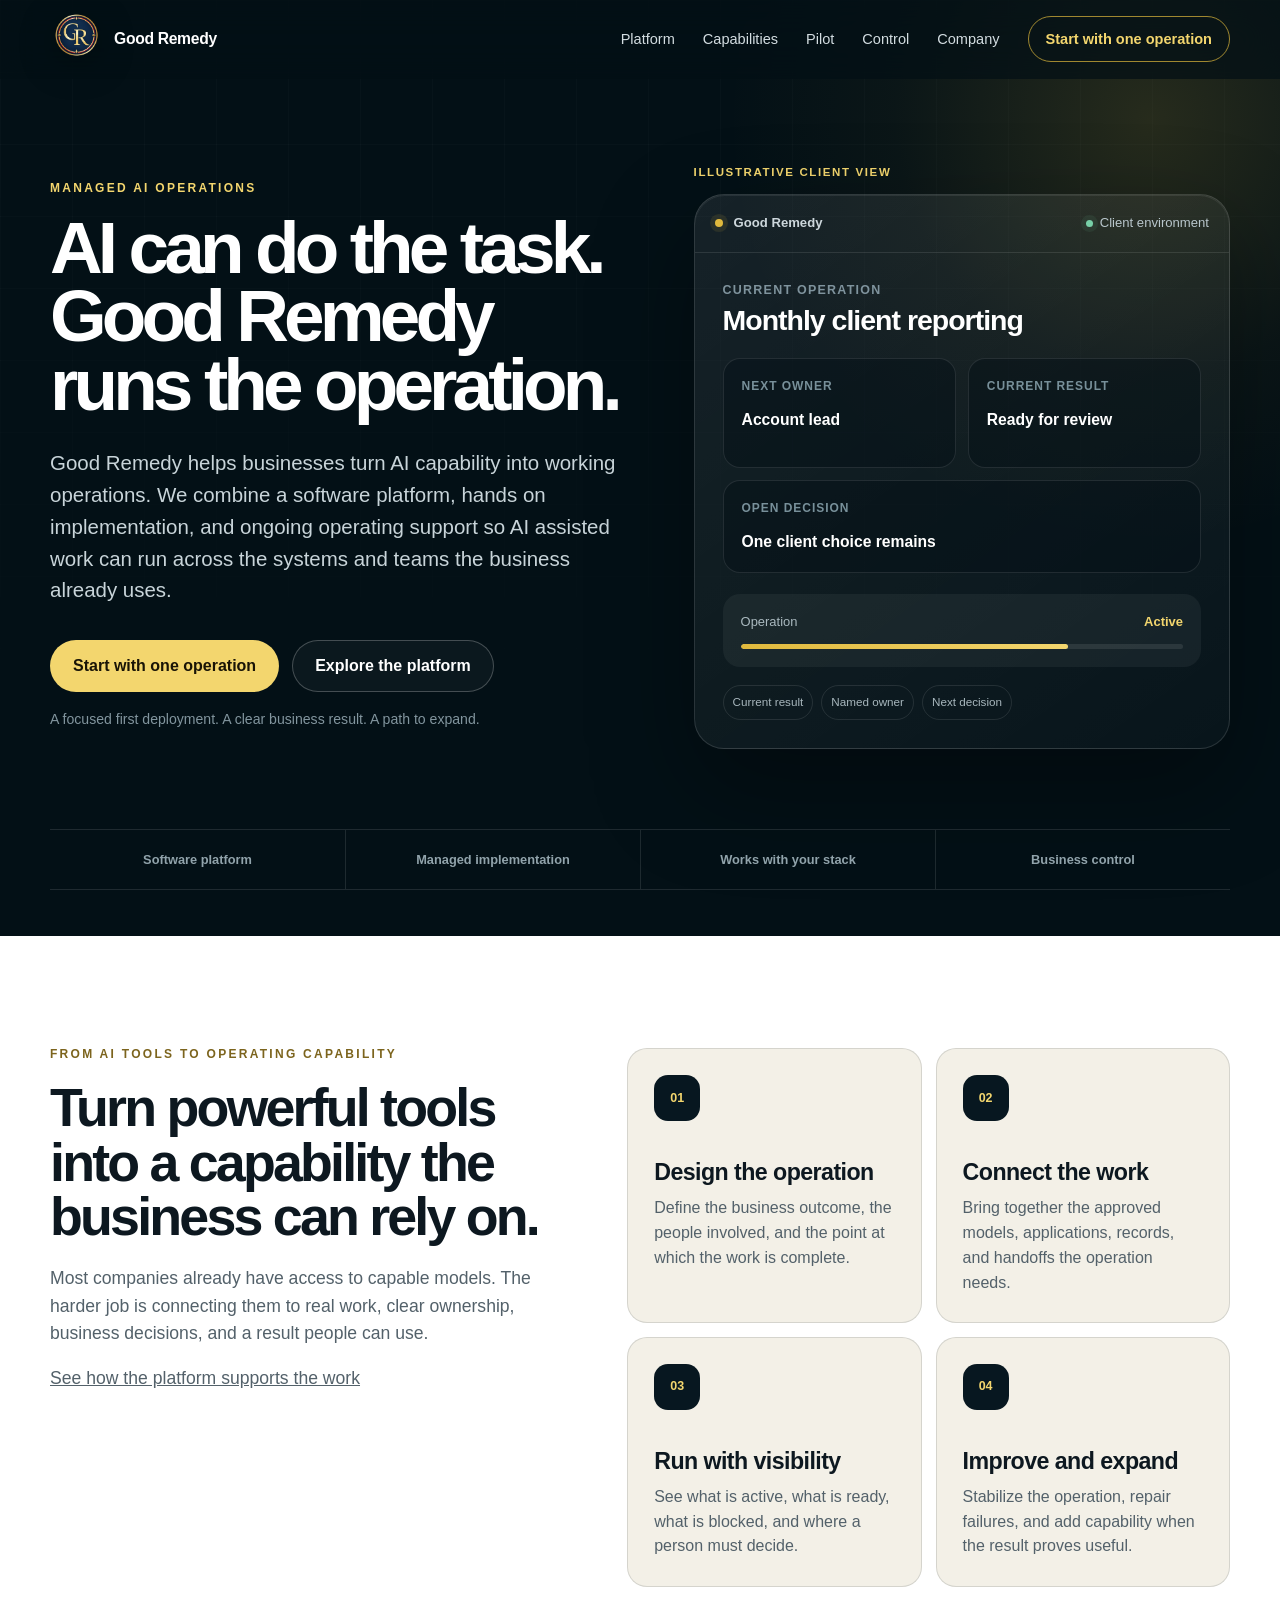
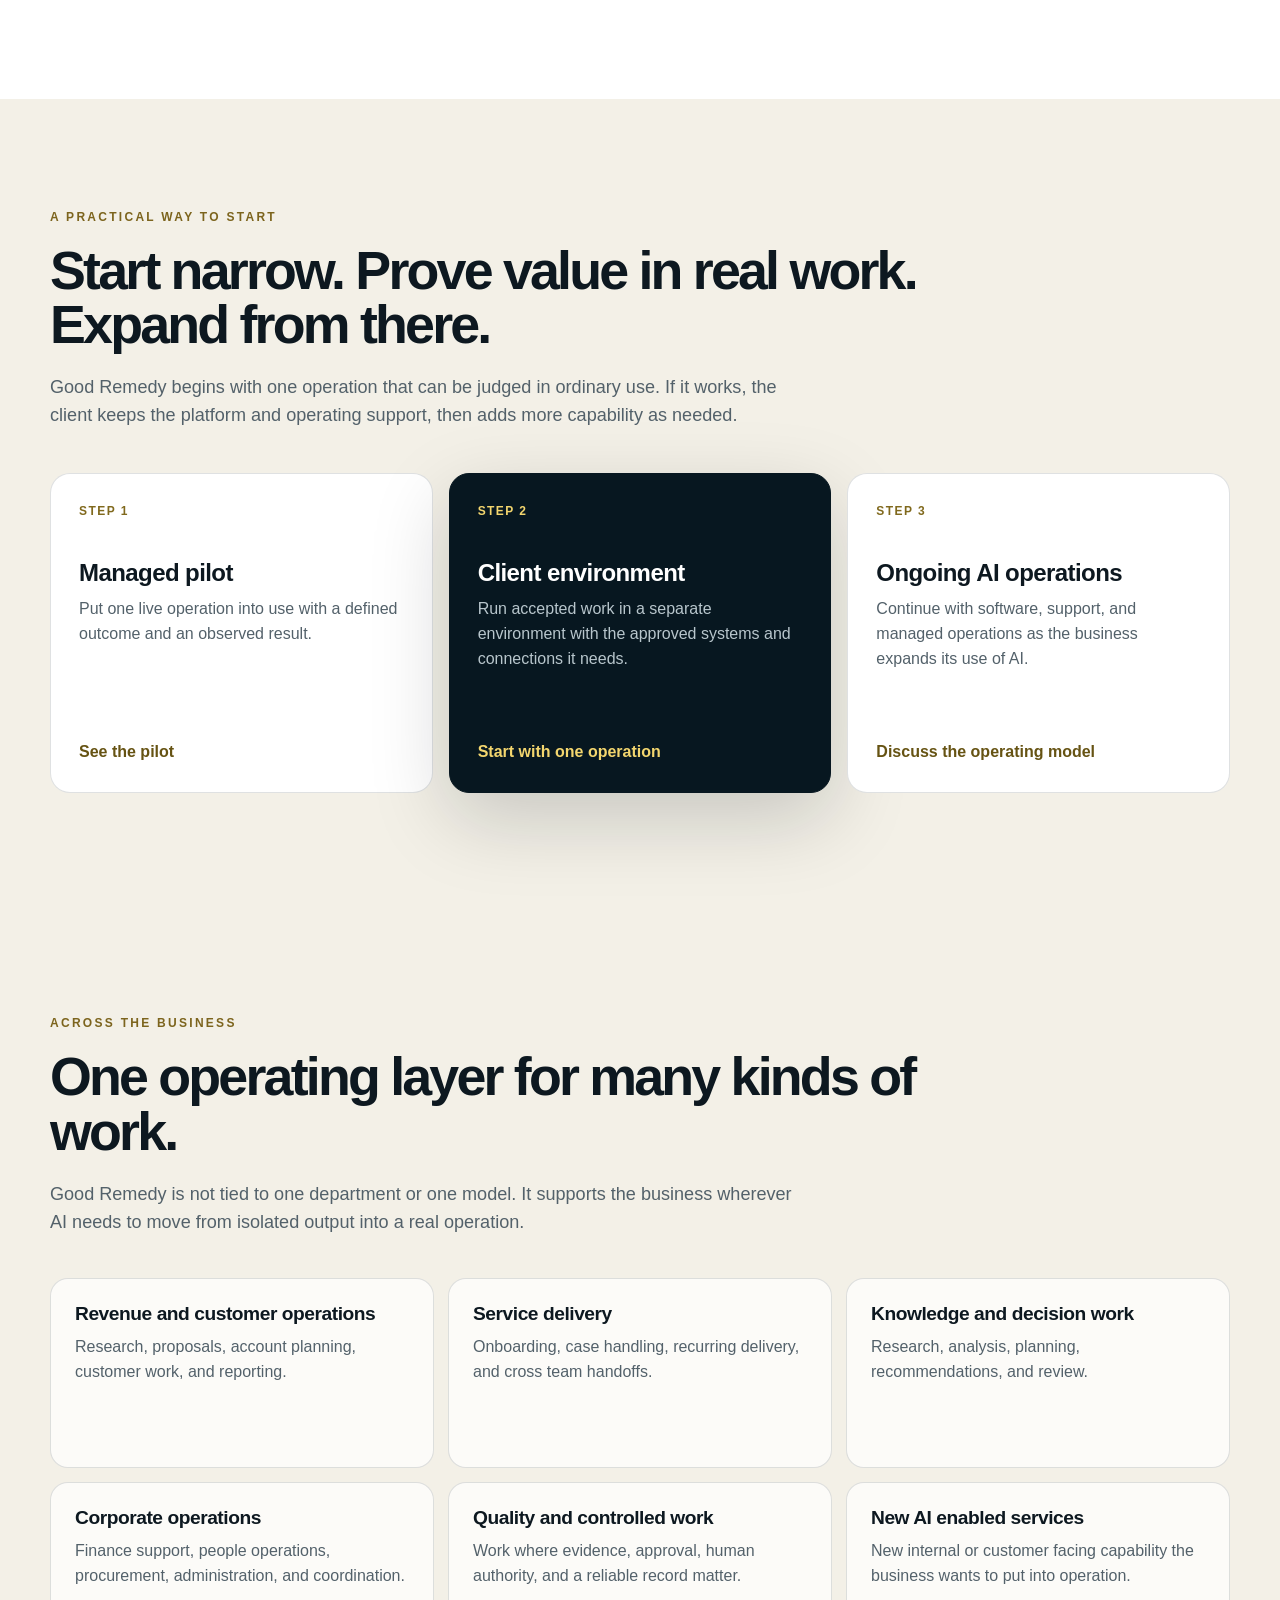
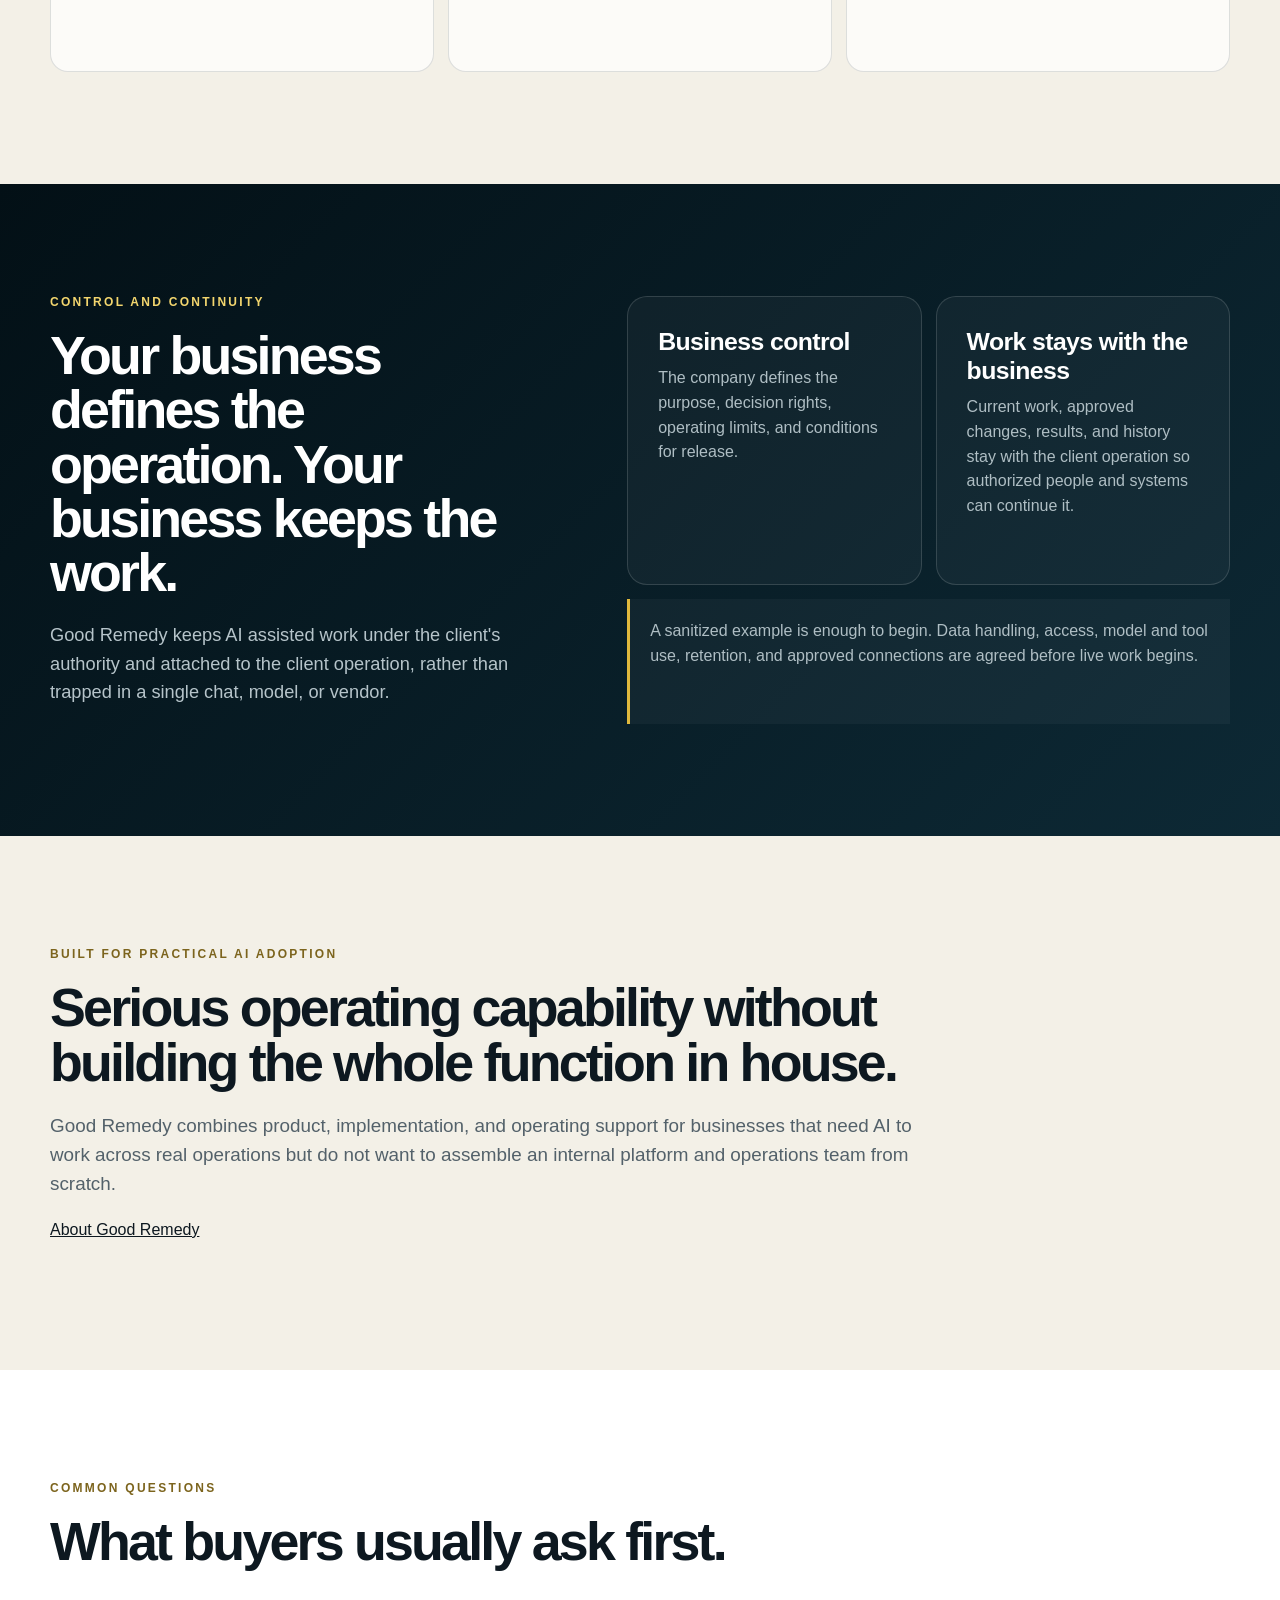
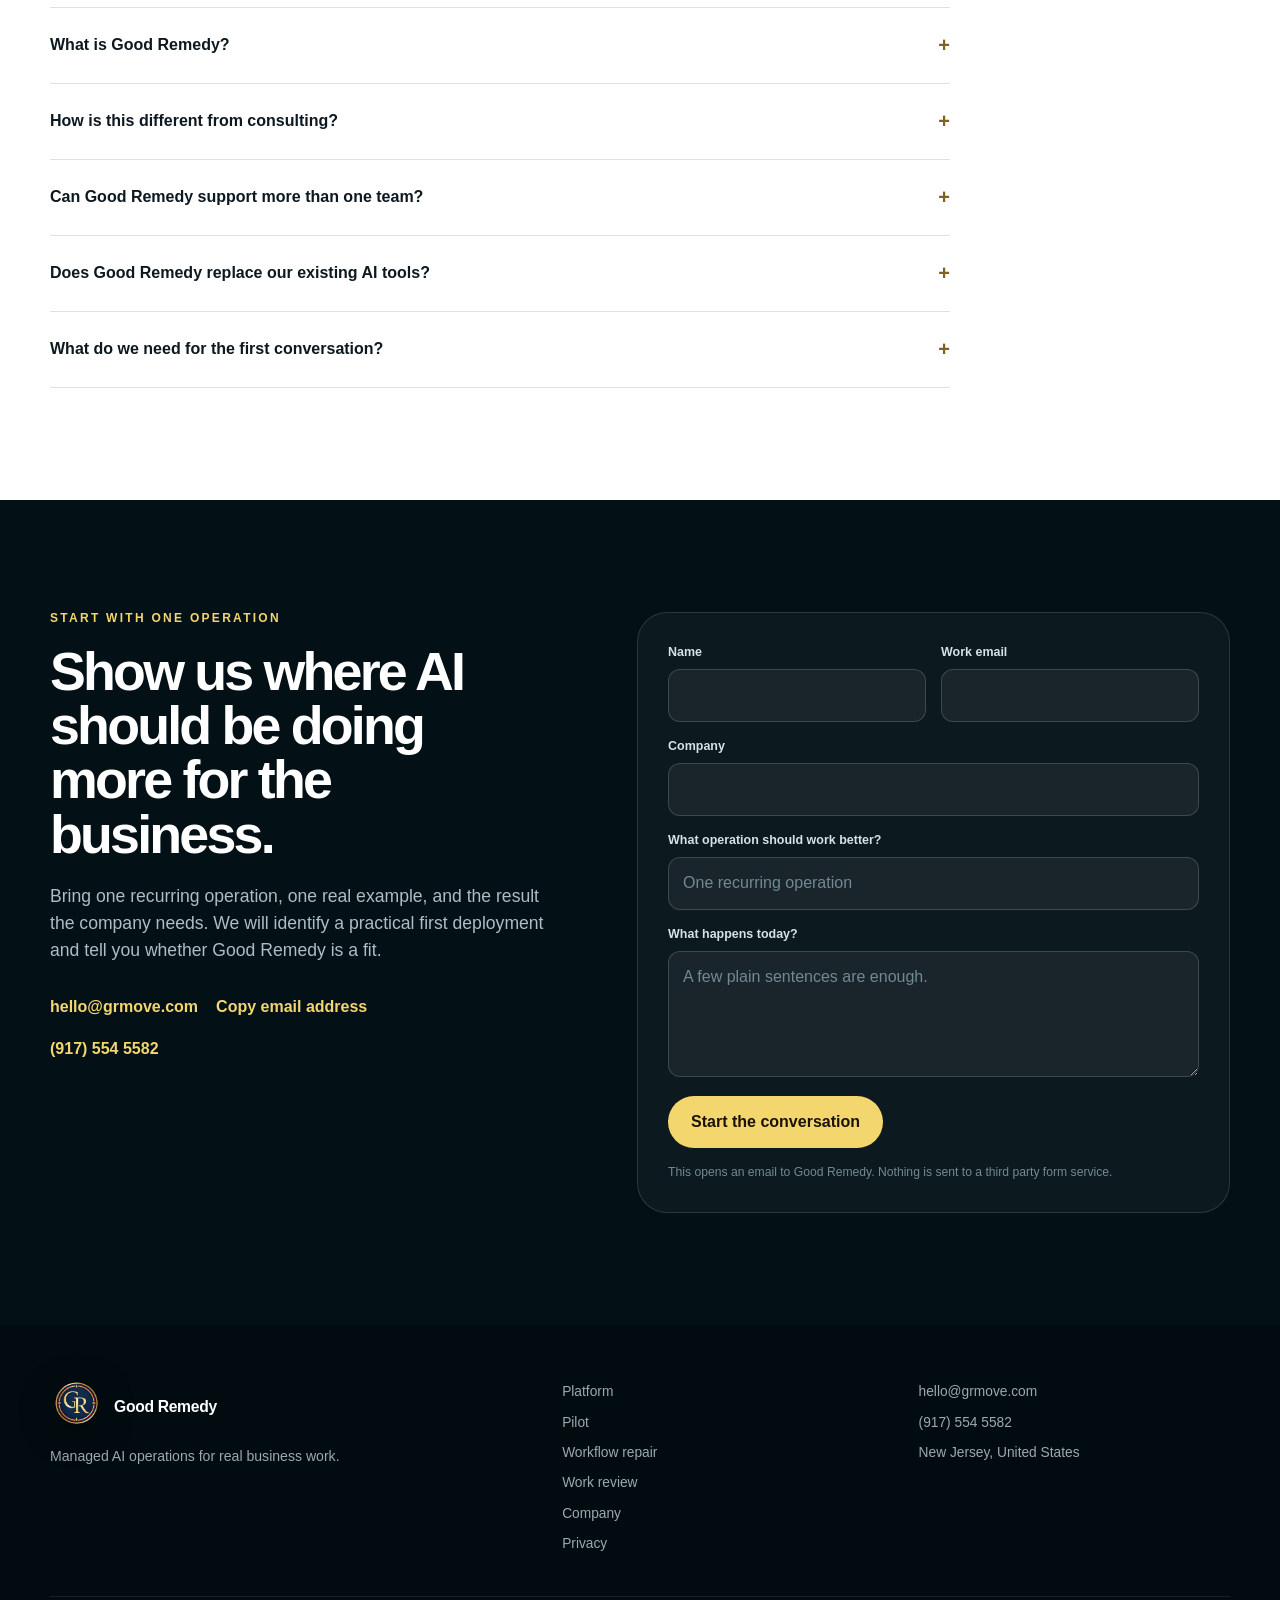
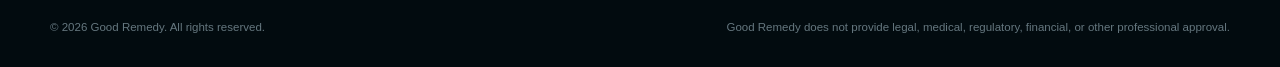
==== commit 6c391f02: "Finalize professional product marketing homepage" ====
--- a/index.html
+++ b/index.html
@@ -1,8 +1,143 @@
-<!doctype html><html lang="en"><head><meta charset="utf-8"><meta name="viewport" content="width=device-width, initial-scale=1"><title>Good Remedy | Managed AI Operations Platform</title><meta name="description" content="Good Remedy helps businesses put AI into real work through a managed operations platform, implementation, and ongoing support."><meta name="robots" content="index,follow,max-image-preview:large"><meta name="theme-color" content="#071720"><link rel="canonical" href="https://grmove.com/"><meta property="og:type" content="website"><meta property="og:site_name" content="Good Remedy"><meta property="og:locale" content="en_US"><meta property="og:url" content="https://grmove.com/"><meta property="og:title" content="Good Remedy | Managed AI Operations Platform"><meta property="og:description" content="AI can do the task. Good Remedy runs the operation."><meta property="og:image" content="https://grmove.com/assets/og-card.png"><meta property="og:image:width" content="1200"><meta property="og:image:height" content="630"><meta property="og:image:alt" content="Good Remedy managed AI operations"><meta name="twitter:card" content="summary_large_image"><meta name="twitter:title" content="Good Remedy | Managed AI Operations Platform"><meta name="twitter:description" content="AI can do the task. Good Remedy runs the operation."><meta name="twitter:image" content="https://grmove.com/assets/og-card.png"><link rel="icon" href="/assets/favicon-64.png" type="image/png"><link rel="apple-touch-icon" href="/assets/apple-touch-icon.png"><script>document.documentElement.classList.add("js")</script><link rel="stylesheet" href="/assets/operations.css"><script type="application/ld+json">{"@context":"https://schema.org","@graph":[{"@type":"Organization","@id":"https://grmove.com/#organization","name":"Good Remedy","url":"https://grmove.com/","description":"A managed AI operations platform for businesses that need to put AI into real work.","logo":{"@type":"ImageObject","url":"https://grmove.com/assets/gr-logo.png"},"email":"hello@grmove.com","telephone":"+19175545582","founder":{"@type":"Person","name":"Benjamin Lopez"},"address":{"@type":"PostalAddress","addressRegion":"NJ","addressCountry":"US"},"contactPoint":{"@type":"ContactPoint","contactType":"sales","email":"hello@grmove.com","telephone":"+19175545582"}},{"@type":"WebSite","@id":"https://grmove.com/#website","url":"https://grmove.com/","name":"Good Remedy","publisher":{"@id":"https://grmove.com/#organization"},"inLanguage":"en-US"}]}</script></head><body><a class="skip-link" href="#main">Skip to content</a><header class="site-header" data-header><div class="shell nav-shell"><a class="brand" href="/" aria-label="Good Remedy home"><img class="brand-mark" src="/assets/gr-logo.png" alt="" aria-hidden="true"><span class="brand-name">Good Remedy</span></a><button class="menu-button" type="button" aria-expanded="false" aria-controls="site-nav" data-menu-button><span class="sr-only">Open navigation</span><span></span><span></span></button><nav class="site-nav" id="site-nav" aria-label="Primary" data-nav><a href="/platform/">Platform</a><a href="/#capabilities">Capabilities</a><a href="/transformation-implementation/">Pilot</a><a href="/#control">Control</a><a href="/about/">Company</a><a class="nav-cta" href="/#contact">Start with one operation</a></nav></div></header><main id="main"><section class="hero" id="top"><div class="hero-glow" aria-hidden="true"></div><div class="shell hero-grid"><div class="hero-copy-block" data-reveal><p class="eyebrow">Managed AI operations</p><h1>AI can do the task. Good Remedy runs the operation.</h1><p class="hero-copy">Good Remedy gives businesses the platform and operating support to put AI into real work across teams and systems. Start with one operation. Keep the work, decisions, and results under company control.</p><div class="hero-actions"><a class="button button-primary" href="#contact">Start with one operation</a><a class="button button-quiet" href="/platform/">See the platform</a></div><p class="hero-note">Managed implementation. Existing tools welcome.</p></div><div class="hero-product" data-reveal><p class="mockup-label">Illustrative client view</p><div class="operation-window" aria-label="Illustrative Good Remedy client view"><div class="window-top"><span class="window-dot"></span><span class="window-title">Good Remedy</span><span class="window-status"><i></i> Client environment</span></div><div class="window-body"><div class="operation-heading"><p>Current operation</p><h2>Monthly client reporting</h2></div><div class="status-grid"><div class="status-card"><span>Next owner</span><strong>Account lead</strong></div><div class="status-card"><span>Current result</span><strong>Ready for review</strong></div><div class="status-card wide"><span>Open decision</span><strong>One client choice remains</strong></div></div><div class="progress-block"><div class="progress-label"><span>Operation</span><strong>Active</strong></div><div class="progress-track"><span></span></div></div><div class="window-foot"><span>Working result</span><span>Named owner</span><span>Clear next decision</span></div></div></div></div></div><div class="shell proof-strip" data-reveal><span>Software platform</span><span>Managed implementation</span><span>Works with your stack</span><span>Company control</span></div></section>
-<section class="section capability-section" id="capabilities"><div class="shell capability-layout"><div class="capability-intro" data-reveal><p class="eyebrow dark-eyebrow">From AI tools to business operations</p><h2>Put AI to work in the business, not beside it.</h2><p>The models are capable. The harder problem is turning that capability into repeatable work with clear ownership, visible decisions, and results the business can use.</p><p><a href="/platform/">See how the platform supports the work</a></p></div><div class="capability-grid"><article data-reveal><span>01</span><h3>Design the operation</h3><p>Define the job, the outcome, the people involved, and what good looks like.</p></article><article data-reveal><span>02</span><h3>Connect the work</h3><p>Bring together the models, applications, records, and approvals the operation needs.</p></article><article data-reveal><span>03</span><h3>Run and supervise</h3><p>See what is active, what is ready, what is blocked, and where a person must decide.</p></article><article data-reveal><span>04</span><h3>Improve and expand</h3><p>Stabilize what works, repair what does not, and add capability as the business is ready.</p></article></div></div></section>
-<section class="section buy-section"><div class="shell"><div class="section-intro" data-reveal><p class="eyebrow dark-eyebrow">A practical way in</p><h2>Start narrow. Prove value in real work. Expand from there.</h2><p>Good Remedy enters through one managed pilot, then stays as the platform and operating partner when the result justifies it.</p></div><div class="buy-grid"><article class="buy-card" data-reveal><span class="step">Step 1</span><h3>Managed pilot</h3><p>Put one live operation into use with a defined outcome and an observed result.</p><a href="/transformation-implementation/">See the pilot</a></article><article class="buy-card featured" data-reveal><span class="step">Step 2</span><h3>Client environment</h3><p>Run accepted work in a separate environment with the approved systems and connections it needs.</p><a href="#contact">Start with one operation</a></article><article class="buy-card" data-reveal><span class="step">Step 3</span><h3>Ongoing operations</h3><p>Continue with software, support, and managed operations as the business grows.</p><a href="#contact">Discuss the operating model</a></article></div></div></section>
-<section class="section operations-range"><div class="shell"><div class="section-intro" data-reveal><p class="eyebrow dark-eyebrow">Across the business</p><h2>One operating layer for many kinds of work.</h2><p>Good Remedy is not tied to one department or one model. The first operation is specific because it must be judged. The capability can extend anywhere the business needs AI to work reliably.</p></div><div class="operations-range-grid"><article data-reveal><h3>Revenue and customer operations</h3><p>Research, proposals, account planning, follow up, client service, and reporting.</p></article><article data-reveal><h3>Operations and delivery</h3><p>Onboarding, case handling, scheduling, coordination, and recurring handoffs.</p></article><article data-reveal><h3>Knowledge and decisions</h3><p>Research, analysis, planning, recommendations, and review.</p></article><article data-reveal><h3>Corporate operations</h3><p>Finance support, people operations, procurement, administration, and internal coordination.</p></article><article data-reveal><h3>Quality and controlled work</h3><p>Work where evidence, approval, human authority, and a clear operating record matter.</p></article><article data-reveal><h3>New AI enabled services</h3><p>New internal and client facing capability the business wants to bring into operation.</p></article></div></div></section>
-<section class="section control-section" id="control"><div class="shell control-layout"><div data-reveal><p class="eyebrow">Control and custody</p><h2>Keep AI work under company control.</h2><p class="trust-lede">Good Remedy preserves the business context, decision rights, and operating record around AI assisted work. Your team decides what the operation is, what may move, and who has authority. The work remains available to continue across people, tools, and models.</p></div><div class="control-grid"><article data-reveal><h3>Formation</h3><p>Define the purpose, source of truth, decision rights, and operating limits before AI work moves.</p></article><article data-reveal><h3>Custody</h3><p>Keep current work, approved changes, results, and history attached to the business so authorized people and systems can continue it.</p></article><p class="control-boundary" data-reveal>A sanitized example is enough to begin. Data handling, access, model and tool use, retention, and approved connections are agreed before live work begins.</p></div></div></section>
-<section class="section section-paper company-position"><div class="shell"><p class="eyebrow dark-eyebrow" data-reveal>Built for practical adoption</p><h2 data-reveal>Put AI to work without building the entire function yourself.</h2><p class="company-position-copy" data-reveal>Good Remedy brings the platform, implementation, and operating support together, so businesses can adopt AI across real work without assembling every piece on their own.</p><p data-reveal><a href="/about/">About Good Remedy</a></p></div></section>
-<section class="section faq-section"><div class="shell"><div class="section-intro" data-reveal><p class="eyebrow dark-eyebrow">Common questions</p><h2>What buyers usually ask first.</h2></div><div class="faq-list"><details data-reveal><summary>What is Good Remedy?</summary><p>Good Remedy is a managed AI operations platform. It combines software, implementation, and ongoing operating support.</p></details><details data-reveal><summary>How is this different from consulting?</summary><p>The relationship begins with hands on implementation, but the enduring product is the operating environment and capability the business continues to use.</p></details><details data-reveal><summary>Can Good Remedy support more than one department?</summary><p>Yes. The first operation is deliberately narrow. The platform can expand across the business when the result proves useful.</p></details><details data-reveal><summary>Does Good Remedy replace our existing AI tools?</summary><p>Usually no. Good Remedy works across the operation and uses the models and systems that fit.</p></details><details data-reveal><summary>Do we need an internal AI team?</summary><p>No. Good Remedy is designed to provide much of the operating discipline and support that many companies do not want to build alone.</p></details><details data-reveal><summary>What do we need for the first conversation?</summary><p>One recurring job, one real example, and the result the business needs. A sanitized example is enough.</p></details></div></div></section>
-<section class="contact-section" id="contact"><div class="shell contact-grid"><div class="contact-copy" data-reveal><p class="eyebrow">Start with one operation</p><h2>Show us where AI should be doing more for the business.</h2><p>Bring one recurring job, one real example, and the result the company needs. We will identify a practical first operating boundary and tell you whether Good Remedy is a fit.</p><div class="contact-details"><a href="mailto:hello@grmove.com">hello@grmove.com</a><button class="copy-email" type="button" data-copy-email="hello@grmove.com">Copy email address</button><span class="copy-status" aria-live="polite" data-copy-status></span><a href="tel:+19175545582">(917) 554 5582</a></div></div><form class="contact-form" id="operation-form" data-reveal><div class="field-row"><label><span>Name</span><input name="name" autocomplete="name" required></label><label><span>Work email</span><input name="email" type="email" autocomplete="email" required></label></div><label><span>Company</span><input name="company" autocomplete="organization"></label><label><span>What operation should work better?</span><input name="operation" placeholder="One recurring operation" required></label><label><span>What happens today?</span><textarea name="problem" placeholder="A few plain sentences are enough." required></textarea></label><button class="button button-primary" type="submit">Start the conversation</button><p class="form-note">This opens an email to Good Remedy. Nothing is sent to a third party form service.</p></form></div></section></main><footer class="site-footer"><div class="shell footer-grid"><div><a class="brand footer-brand" href="/"><img class="brand-mark" src="/assets/gr-logo.png" alt="" aria-hidden="true"><span class="brand-name">Good Remedy</span></a><p>Managed AI operations for real business work.</p></div><div class="footer-links"><a href="/platform/">Platform</a><a href="/transformation-implementation/">Pilot</a><a href="/ai-workflow-repair/">Workflow repair</a><a href="/ai-work-review/">Work review</a><a href="/about/">Company</a><a href="/privacy/">Privacy</a></div><div class="footer-contact"><a href="mailto:hello@grmove.com">hello@grmove.com</a><a href="tel:+19175545582">(917) 554 5582</a><span>New Jersey, United States</span></div></div><div class="shell legal-row"><span>&copy; <span data-year></span> Good Remedy. All rights reserved.</span><span>Good Remedy does not provide legal, medical, regulatory, financial, or other professional approval.</span></div></footer><script src="/assets/site.js" defer></script></body></html>+<!doctype html>
+<html lang="en">
+<head>
+  <meta charset="utf-8">
+  <meta name="viewport" content="width=device-width, initial-scale=1">
+  <title>Good Remedy | Managed AI Operations Platform</title>
+  <meta name="description" content="Good Remedy helps businesses put AI into real operations through a software platform, managed implementation, and ongoing operating support.">
+  <meta name="robots" content="index,follow,max-image-preview:large">
+  <meta name="theme-color" content="#071720">
+  <link rel="canonical" href="https://grmove.com/">
+  <meta property="og:type" content="website">
+  <meta property="og:site_name" content="Good Remedy">
+  <meta property="og:locale" content="en_US">
+  <meta property="og:url" content="https://grmove.com/">
+  <meta property="og:title" content="Good Remedy | Managed AI Operations Platform">
+  <meta property="og:description" content="AI can do the task. Good Remedy runs the operation.">
+  <meta property="og:image" content="https://grmove.com/assets/og-card.png">
+  <meta property="og:image:width" content="1200">
+  <meta property="og:image:height" content="630">
+  <meta property="og:image:alt" content="Good Remedy managed AI operations platform">
+  <meta name="twitter:card" content="summary_large_image">
+  <meta name="twitter:title" content="Good Remedy | Managed AI Operations Platform">
+  <meta name="twitter:description" content="AI can do the task. Good Remedy runs the operation.">
+  <meta name="twitter:image" content="https://grmove.com/assets/og-card.png">
+  <link rel="icon" href="/assets/favicon-64.png" type="image/png">
+  <link rel="apple-touch-icon" href="/assets/apple-touch-icon.png">
+  <script>document.documentElement.classList.add("js")</script>
+  <link rel="stylesheet" href="/assets/operations.css">
+  <script type="application/ld+json">{"@context":"https://schema.org","@graph":[{"@type":"Organization","@id":"https://grmove.com/#organization","name":"Good Remedy","url":"https://grmove.com/","description":"A managed AI operations platform that helps businesses put AI into real work.","logo":{"@type":"ImageObject","url":"https://grmove.com/assets/gr-logo.png"},"email":"hello@grmove.com","telephone":"+19175545582","founder":{"@type":"Person","name":"Benjamin Lopez"},"address":{"@type":"PostalAddress","addressRegion":"NJ","addressCountry":"US"},"contactPoint":{"@type":"ContactPoint","contactType":"sales","email":"hello@grmove.com","telephone":"+19175545582"}},{"@type":"WebSite","@id":"https://grmove.com/#website","url":"https://grmove.com/","name":"Good Remedy","publisher":{"@id":"https://grmove.com/#organization"},"inLanguage":"en-US"}]}</script>
+</head>
+<body>
+<a class="skip-link" href="#main">Skip to content</a>
+<header class="site-header" data-header>
+  <div class="shell nav-shell">
+    <a class="brand" href="/" aria-label="Good Remedy home"><img class="brand-mark" src="/assets/gr-logo.png" alt="" aria-hidden="true"><span class="brand-name">Good Remedy</span></a>
+    <button class="menu-button" type="button" aria-expanded="false" aria-controls="site-nav" data-menu-button><span class="sr-only">Open navigation</span><span></span><span></span></button>
+    <nav class="site-nav" id="site-nav" aria-label="Primary" data-nav>
+      <a href="/platform/">Platform</a>
+      <a href="/#capabilities">Capabilities</a>
+      <a href="/transformation-implementation/">Pilot</a>
+      <a href="/#control">Control</a>
+      <a href="/about/">Company</a>
+      <a class="nav-cta" href="/#contact">Start with one operation</a>
+    </nav>
+  </div>
+</header>
+<main id="main">
+<section class="hero" id="top">
+  <div class="hero-glow" aria-hidden="true"></div>
+  <div class="shell hero-grid">
+    <div class="hero-copy-block" data-reveal>
+      <p class="eyebrow">Managed AI operations</p>
+      <h1>AI can do the task. Good Remedy runs the operation.</h1>
+      <p class="hero-copy">Good Remedy helps businesses turn AI capability into working operations. We combine a software platform, hands on implementation, and ongoing operating support so AI assisted work can run across the systems and teams the business already uses.</p>
+      <div class="hero-actions"><a class="button button-primary" href="#contact">Start with one operation</a><a class="button button-quiet" href="/platform/">Explore the platform</a></div>
+      <p class="hero-note">A focused first deployment. A clear business result. A path to expand.</p>
+    </div>
+    <div class="hero-product" data-reveal>
+      <p class="mockup-label">Illustrative client view</p>
+      <div class="operation-window" aria-label="Illustrative Good Remedy client view">
+        <div class="window-top"><span class="window-dot"></span><span class="window-title">Good Remedy</span><span class="window-status"><i></i> Client environment</span></div>
+        <div class="window-body">
+          <div class="operation-heading"><p>Current operation</p><h2>Monthly client reporting</h2></div>
+          <div class="status-grid"><div class="status-card"><span>Next owner</span><strong>Account lead</strong></div><div class="status-card"><span>Current result</span><strong>Ready for review</strong></div><div class="status-card wide"><span>Open decision</span><strong>One client choice remains</strong></div></div>
+          <div class="progress-block"><div class="progress-label"><span>Operation</span><strong>Active</strong></div><div class="progress-track"><span></span></div></div>
+          <div class="window-foot"><span>Current result</span><span>Named owner</span><span>Next decision</span></div>
+        </div>
+      </div>
+    </div>
+  </div>
+  <div class="shell proof-strip" data-reveal><span>Software platform</span><span>Managed implementation</span><span>Works with your stack</span><span>Business control</span></div>
+</section>
+<section class="section capability-section" id="capabilities">
+  <div class="shell capability-layout">
+    <div class="capability-intro" data-reveal><p class="eyebrow dark-eyebrow">From AI tools to operating capability</p><h2>Turn powerful tools into a capability the business can rely on.</h2><p>Most companies already have access to capable models. The harder job is connecting them to real work, clear ownership, business decisions, and a result people can use.</p><p><a href="/platform/">See how the platform supports the work</a></p></div>
+    <div class="capability-grid">
+      <article data-reveal><span>01</span><h3>Design the operation</h3><p>Define the business outcome, the people involved, and the point at which the work is complete.</p></article>
+      <article data-reveal><span>02</span><h3>Connect the work</h3><p>Bring together the approved models, applications, records, and handoffs the operation needs.</p></article>
+      <article data-reveal><span>03</span><h3>Run with visibility</h3><p>See what is active, what is ready, what is blocked, and where a person must decide.</p></article>
+      <article data-reveal><span>04</span><h3>Improve and expand</h3><p>Stabilize the operation, repair failures, and add capability when the result proves useful.</p></article>
+    </div>
+  </div>
+</section>
+<section class="section buy-section">
+  <div class="shell"><div class="section-intro" data-reveal><p class="eyebrow dark-eyebrow">A practical way to start</p><h2>Start narrow. Prove value in real work. Expand from there.</h2><p>Good Remedy begins with one operation that can be judged in ordinary use. If it works, the client keeps the platform and operating support, then adds more capability as needed.</p></div>
+  <div class="buy-grid">
+    <article class="buy-card" data-reveal><span class="step">Step 1</span><h3>Managed pilot</h3><p>Put one live operation into use with a defined outcome and an observed result.</p><a href="/transformation-implementation/">See the pilot</a></article>
+    <article class="buy-card featured" data-reveal><span class="step">Step 2</span><h3>Client environment</h3><p>Run accepted work in a separate environment with the approved systems and connections it needs.</p><a href="#contact">Start with one operation</a></article>
+    <article class="buy-card" data-reveal><span class="step">Step 3</span><h3>Ongoing AI operations</h3><p>Continue with software, support, and managed operations as the business expands its use of AI.</p><a href="#contact">Discuss the operating model</a></article>
+  </div></div>
+</section>
+<section class="section operations-range">
+  <div class="shell"><div class="section-intro" data-reveal><p class="eyebrow dark-eyebrow">Across the business</p><h2>One operating layer for many kinds of work.</h2><p>Good Remedy is not tied to one department or one model. It supports the business wherever AI needs to move from isolated output into a real operation.</p></div>
+  <div class="operations-range-grid">
+    <article data-reveal><h3>Revenue and customer operations</h3><p>Research, proposals, account planning, customer work, and reporting.</p></article>
+    <article data-reveal><h3>Service delivery</h3><p>Onboarding, case handling, recurring delivery, and cross team handoffs.</p></article>
+    <article data-reveal><h3>Knowledge and decision work</h3><p>Research, analysis, planning, recommendations, and review.</p></article>
+    <article data-reveal><h3>Corporate operations</h3><p>Finance support, people operations, procurement, administration, and coordination.</p></article>
+    <article data-reveal><h3>Quality and controlled work</h3><p>Work where evidence, approval, human authority, and a reliable record matter.</p></article>
+    <article data-reveal><h3>New AI enabled services</h3><p>New internal or customer facing capability the business wants to put into operation.</p></article>
+  </div></div>
+</section>
+<section class="section control-section" id="control">
+  <div class="shell control-layout">
+    <div data-reveal><p class="eyebrow">Control and continuity</p><h2>Your business defines the operation. Your business keeps the work.</h2><p class="trust-lede">Good Remedy keeps AI assisted work under the client's authority and attached to the client operation, rather than trapped in a single chat, model, or vendor.</p></div>
+    <div class="control-grid">
+      <article data-reveal><h3>Business control</h3><p>The company defines the purpose, decision rights, operating limits, and conditions for release.</p></article>
+      <article data-reveal><h3>Work stays with the business</h3><p>Current work, approved changes, results, and history stay with the client operation so authorized people and systems can continue it.</p></article>
+      <p class="control-boundary" data-reveal>A sanitized example is enough to begin. Data handling, access, model and tool use, retention, and approved connections are agreed before live work begins.</p>
+    </div>
+  </div>
+</section>
+<section class="section section-paper company-position" id="company">
+  <div class="shell"><p class="eyebrow dark-eyebrow" data-reveal>Built for practical AI adoption</p><h2 data-reveal>Serious operating capability without building the whole function in house.</h2><p class="company-position-copy" data-reveal>Good Remedy combines product, implementation, and operating support for businesses that need AI to work across real operations but do not want to assemble an internal platform and operations team from scratch.</p><p data-reveal><a href="/about/">About Good Remedy</a></p></div>
+</section>
+<section class="section faq-section">
+  <div class="shell"><div class="section-intro" data-reveal><p class="eyebrow dark-eyebrow">Common questions</p><h2>What buyers usually ask first.</h2></div>
+  <div class="faq-list">
+    <details data-reveal><summary>What is Good Remedy?</summary><p>Good Remedy is a managed AI operations platform. It combines software, implementation, and ongoing operating support.</p></details>
+    <details data-reveal><summary>How is this different from consulting?</summary><p>Good Remedy does more than advise. We implement the operation in the platform and can remain responsible for support and ongoing operation.</p></details>
+    <details data-reveal><summary>Can Good Remedy support more than one team?</summary><p>Yes. The first operation is deliberately focused. The platform can expand across the business as each additional use proves worthwhile.</p></details>
+    <details data-reveal><summary>Does Good Remedy replace our existing AI tools?</summary><p>Usually no. Good Remedy works across the operation and uses the models and systems that fit.</p></details>
+    <details data-reveal><summary>What do we need for the first conversation?</summary><p>One recurring job, one real example, and the result the business needs. A sanitized example is enough.</p></details>
+  </div></div>
+</section>
+<section class="contact-section" id="contact">
+  <div class="shell contact-grid">
+    <div class="contact-copy" data-reveal><p class="eyebrow">Start with one operation</p><h2>Show us where AI should be doing more for the business.</h2><p>Bring one recurring operation, one real example, and the result the company needs. We will identify a practical first deployment and tell you whether Good Remedy is a fit.</p><div class="contact-details"><a href="mailto:hello@grmove.com">hello@grmove.com</a><button class="copy-email" type="button" data-copy-email="hello@grmove.com">Copy email address</button><span class="copy-status" aria-live="polite" data-copy-status></span><a href="tel:+19175545582">(917) 554 5582</a></div></div>
+    <form class="contact-form" id="operation-form" data-reveal><div class="field-row"><label><span>Name</span><input name="name" autocomplete="name" required></label><label><span>Work email</span><input name="email" type="email" autocomplete="email" required></label></div><label><span>Company</span><input name="company" autocomplete="organization"></label><label><span>What operation should work better?</span><input name="operation" placeholder="One recurring operation" required></label><label><span>What happens today?</span><textarea name="problem" placeholder="A few plain sentences are enough." required></textarea></label><button class="button button-primary" type="submit">Start the conversation</button><p class="form-note">This opens an email to Good Remedy. Nothing is sent to a third party form service.</p></form>
+  </div>
+</section>
+</main>
+<footer class="site-footer">
+  <div class="shell footer-grid">
+    <div><a class="brand footer-brand" href="/"><img class="brand-mark" src="/assets/gr-logo.png" alt="" aria-hidden="true"><span class="brand-name">Good Remedy</span></a><p>Managed AI operations for real business work.</p></div>
+    <div class="footer-links"><a href="/platform/">Platform</a><a href="/transformation-implementation/">Pilot</a><a href="/ai-workflow-repair/">Workflow repair</a><a href="/ai-work-review/">Work review</a><a href="/about/">Company</a><a href="/privacy/">Privacy</a></div>
+    <div class="footer-contact"><a href="mailto:hello@grmove.com">hello@grmove.com</a><a href="tel:+19175545582">(917) 554 5582</a><span>New Jersey, United States</span></div>
+  </div>
+  <div class="shell legal-row"><span>&copy; <span data-year></span> Good Remedy. All rights reserved.</span><span>Good Remedy does not provide legal, medical, regulatory, financial, or other professional approval.</span></div>
+</footer>
+<script src="/assets/site.js" defer></script>
+</body>
+</html>
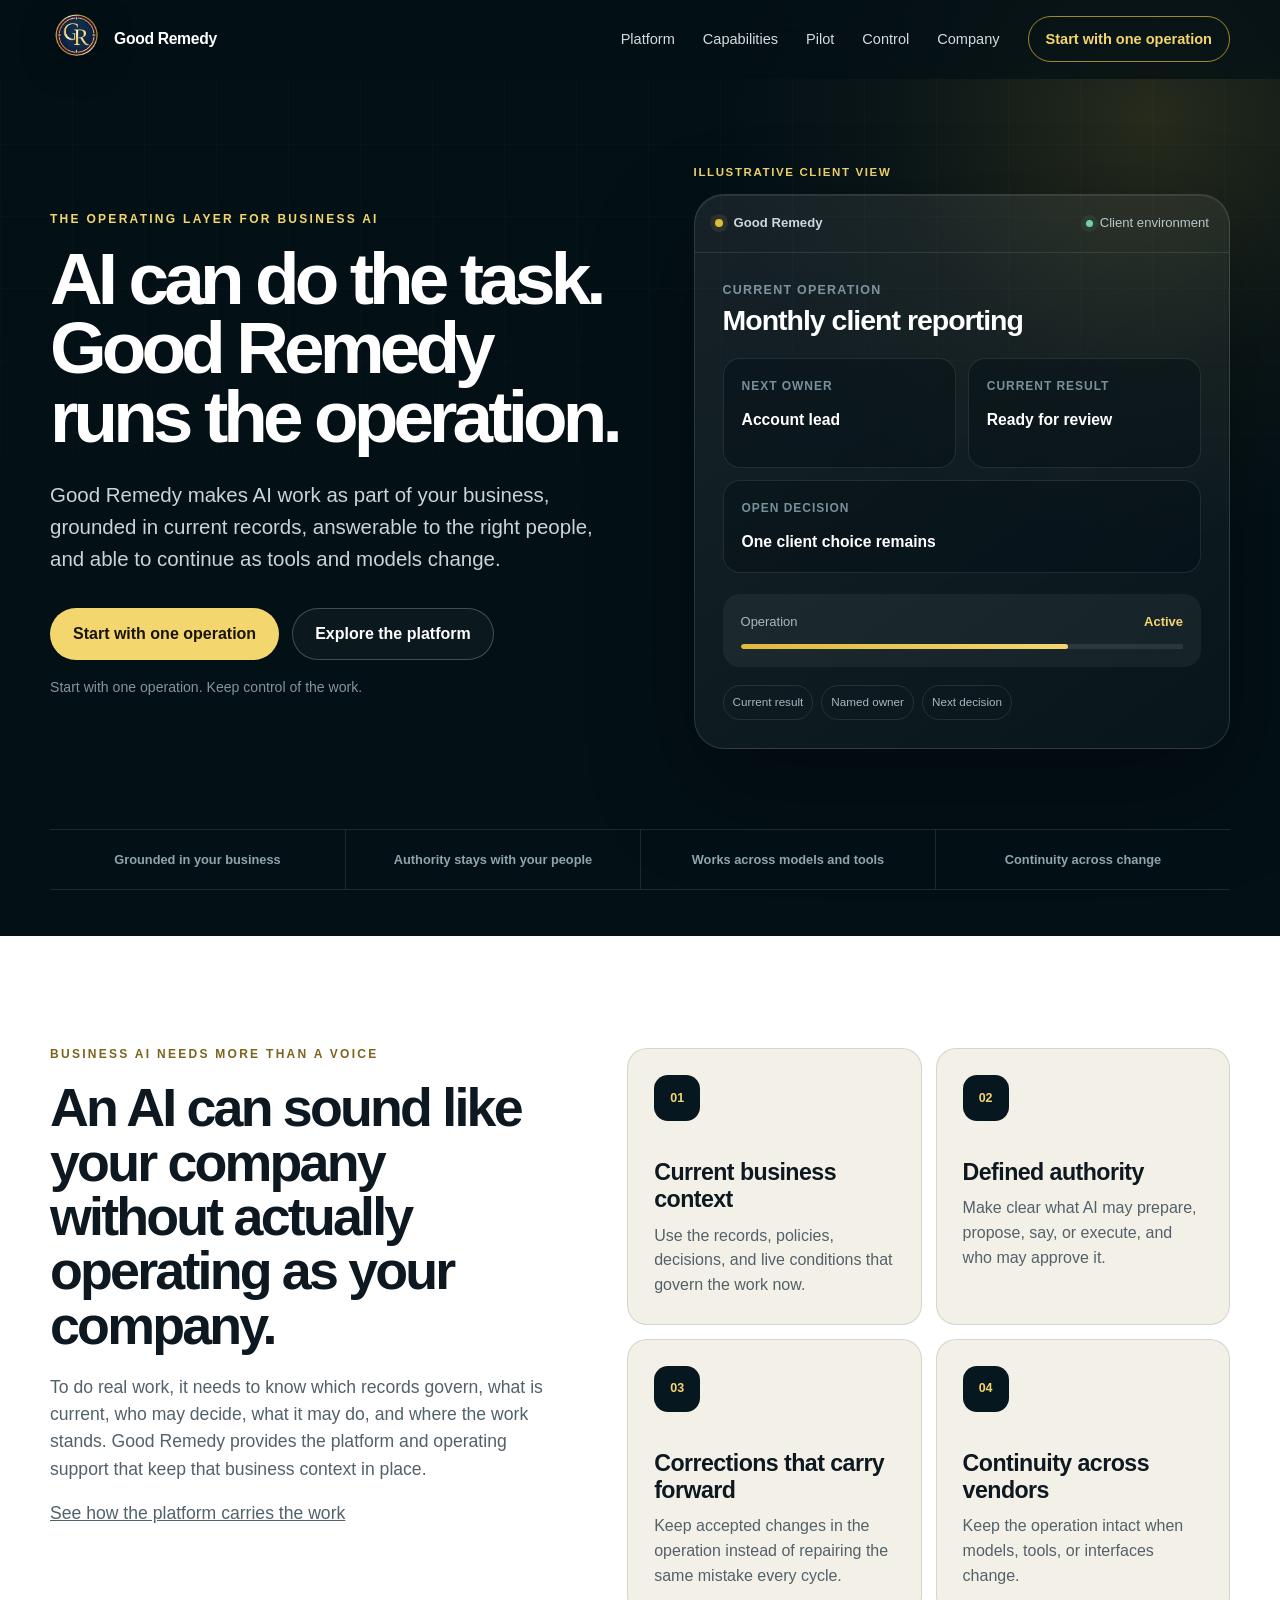
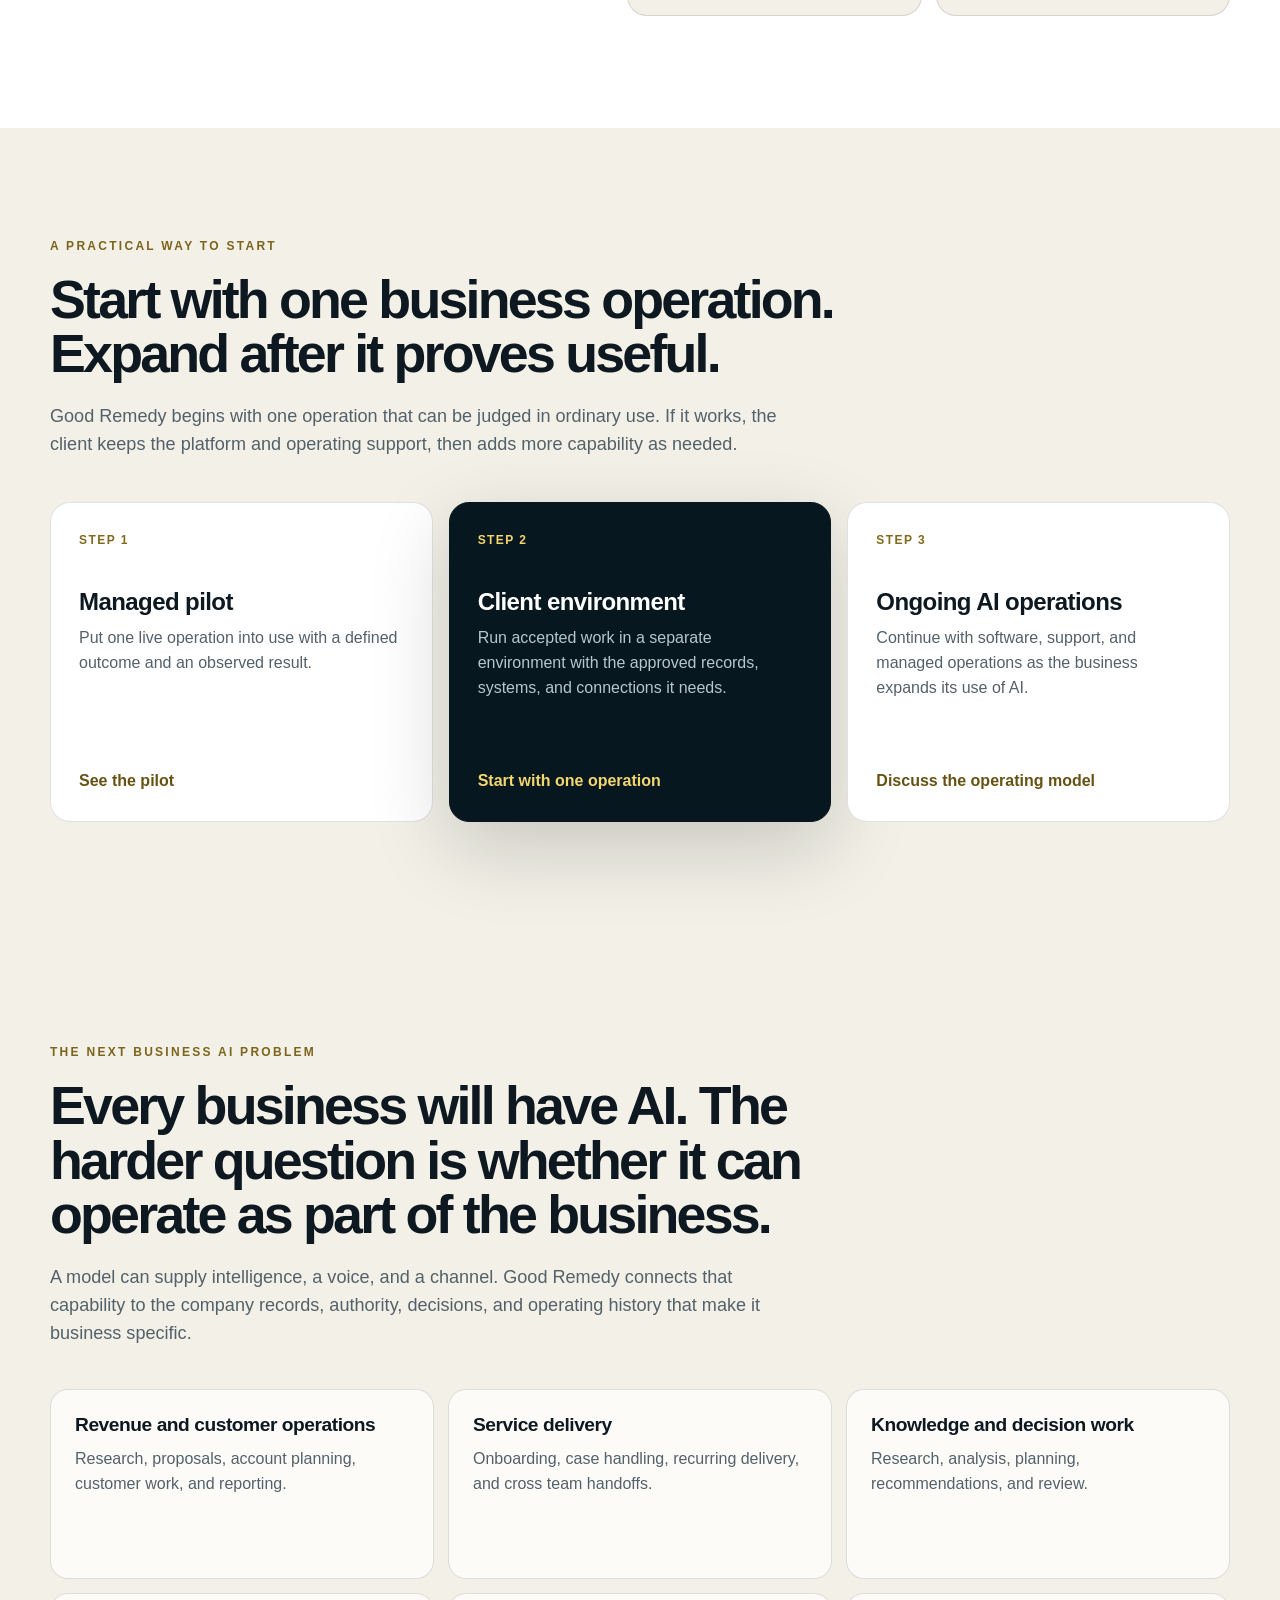
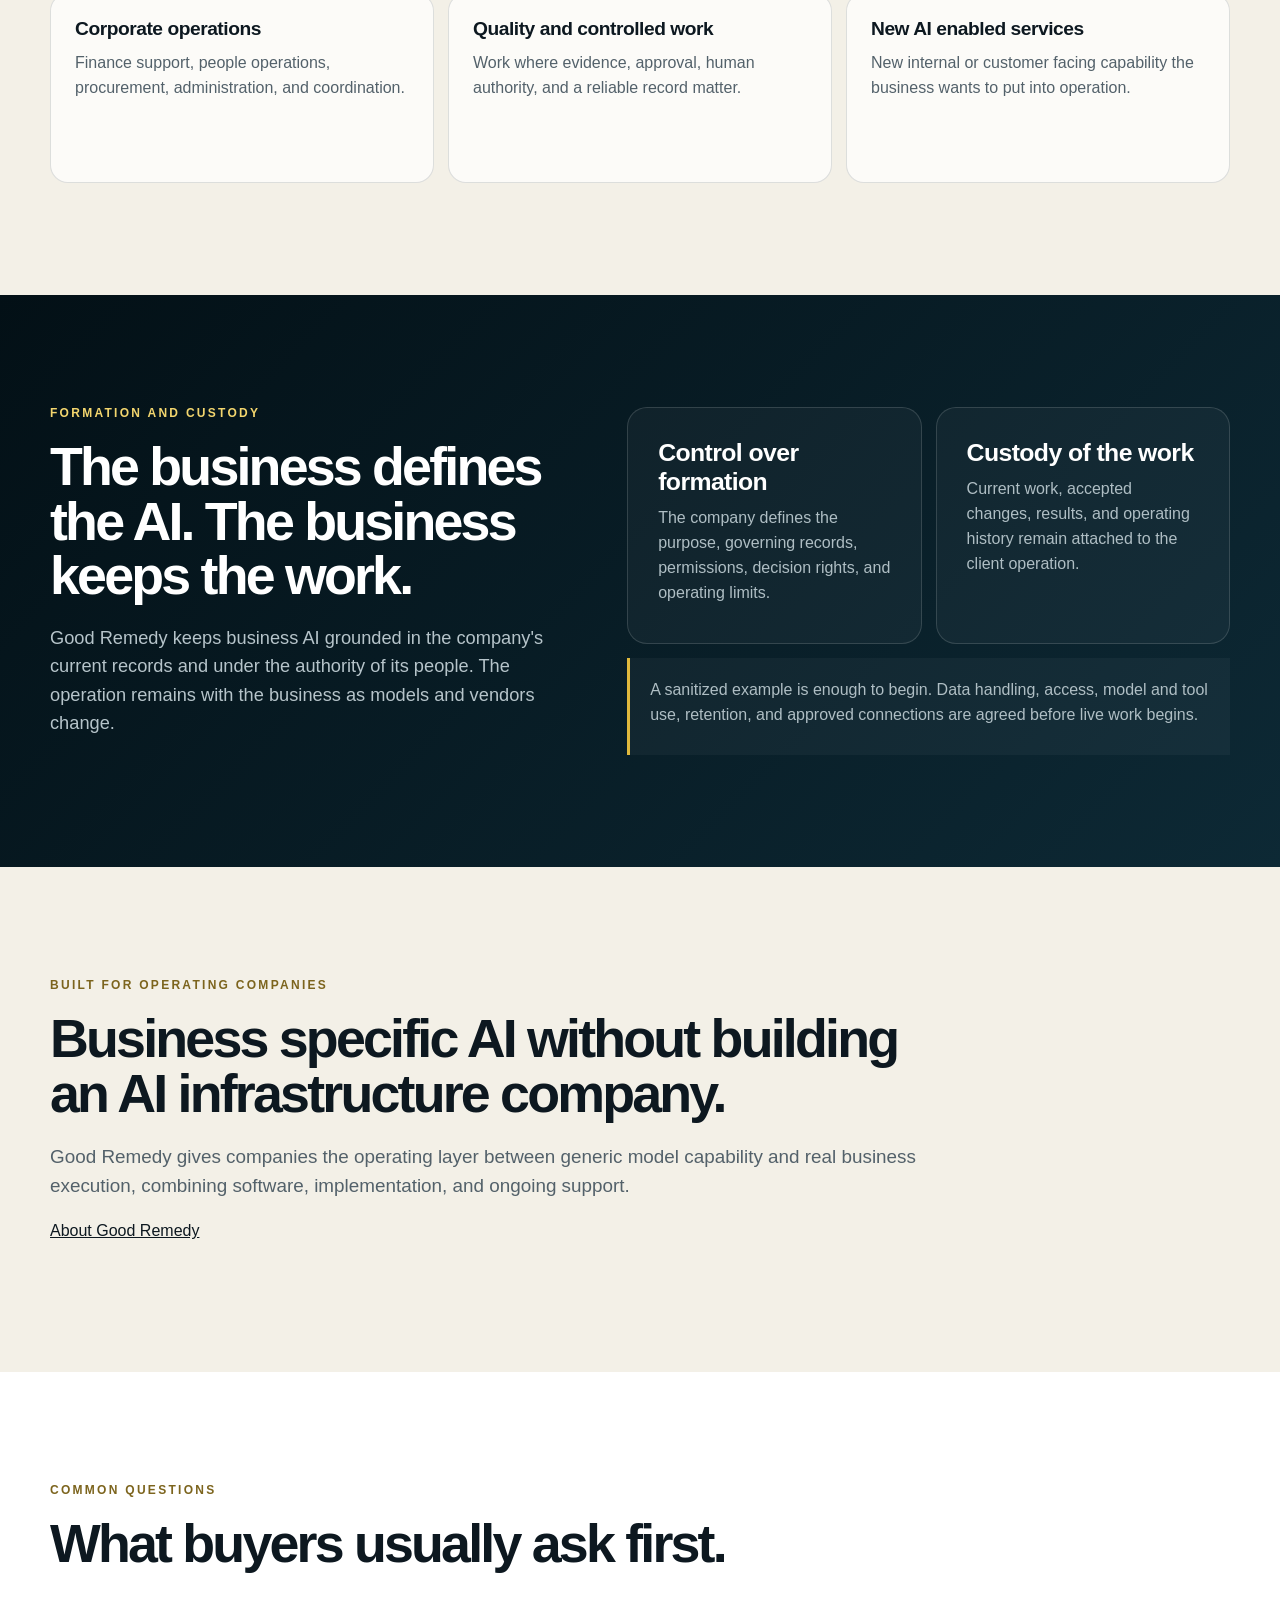
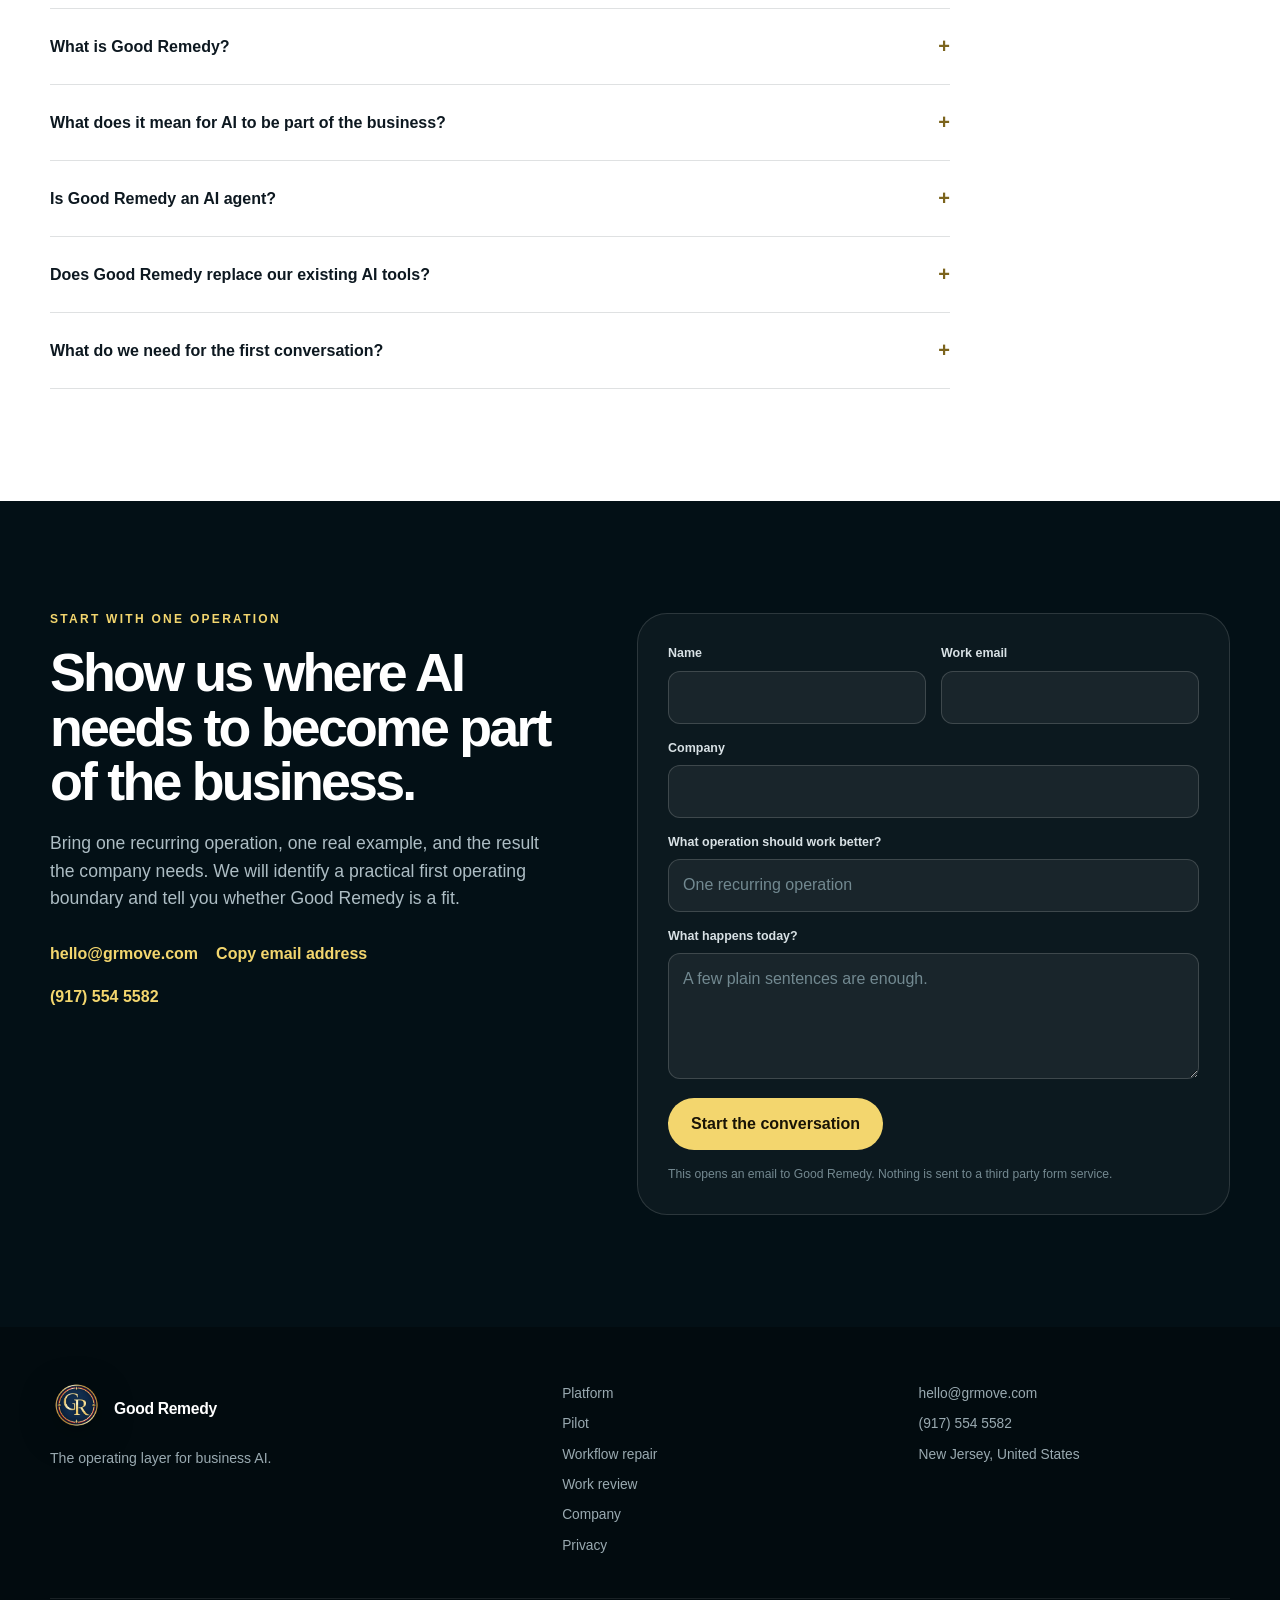
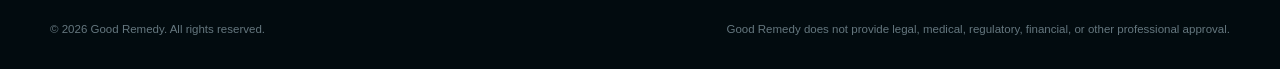
==== commit fb106340: "Center the site on business specific AI and company accountability" ====
--- a/index.html
+++ b/index.html
@@ -3,8 +3,8 @@
 <head>
   <meta charset="utf-8">
   <meta name="viewport" content="width=device-width, initial-scale=1">
-  <title>Good Remedy | Managed AI Operations Platform</title>
-  <meta name="description" content="Good Remedy helps businesses put AI into real operations through a software platform, managed implementation, and ongoing operating support.">
+  <title>Good Remedy | AI Operations Platform for Business</title>
+  <meta name="description" content="Good Remedy makes business AI grounded in current records, answerable to the right people, and continuous across tools and models.">
   <meta name="robots" content="index,follow,max-image-preview:large">
   <meta name="theme-color" content="#071720">
   <link rel="canonical" href="https://grmove.com/">
@@ -12,21 +12,21 @@
   <meta property="og:site_name" content="Good Remedy">
   <meta property="og:locale" content="en_US">
   <meta property="og:url" content="https://grmove.com/">
-  <meta property="og:title" content="Good Remedy | Managed AI Operations Platform">
+  <meta property="og:title" content="Good Remedy | AI Operations Platform for Business">
   <meta property="og:description" content="AI can do the task. Good Remedy runs the operation.">
   <meta property="og:image" content="https://grmove.com/assets/og-card.png">
   <meta property="og:image:width" content="1200">
   <meta property="og:image:height" content="630">
-  <meta property="og:image:alt" content="Good Remedy managed AI operations platform">
+  <meta property="og:image:alt" content="Good Remedy AI operations platform for business">
   <meta name="twitter:card" content="summary_large_image">
-  <meta name="twitter:title" content="Good Remedy | Managed AI Operations Platform">
+  <meta name="twitter:title" content="Good Remedy | AI Operations Platform for Business">
   <meta name="twitter:description" content="AI can do the task. Good Remedy runs the operation.">
   <meta name="twitter:image" content="https://grmove.com/assets/og-card.png">
   <link rel="icon" href="/assets/favicon-64.png" type="image/png">
   <link rel="apple-touch-icon" href="/assets/apple-touch-icon.png">
   <script>document.documentElement.classList.add("js")</script>
   <link rel="stylesheet" href="/assets/operations.css">
-  <script type="application/ld+json">{"@context":"https://schema.org","@graph":[{"@type":"Organization","@id":"https://grmove.com/#organization","name":"Good Remedy","url":"https://grmove.com/","description":"A managed AI operations platform that helps businesses put AI into real work.","logo":{"@type":"ImageObject","url":"https://grmove.com/assets/gr-logo.png"},"email":"hello@grmove.com","telephone":"+19175545582","founder":{"@type":"Person","name":"Benjamin Lopez"},"address":{"@type":"PostalAddress","addressRegion":"NJ","addressCountry":"US"},"contactPoint":{"@type":"ContactPoint","contactType":"sales","email":"hello@grmove.com","telephone":"+19175545582"}},{"@type":"WebSite","@id":"https://grmove.com/#website","url":"https://grmove.com/","name":"Good Remedy","publisher":{"@id":"https://grmove.com/#organization"},"inLanguage":"en-US"}]}</script>
+  <script type="application/ld+json">{"@context":"https://schema.org","@graph":[{"@type":"Organization","@id":"https://grmove.com/#organization","name":"Good Remedy","url":"https://grmove.com/","description":"An AI operations platform that makes AI specific to the business and answerable to its people.","logo":{"@type":"ImageObject","url":"https://grmove.com/assets/gr-logo.png"},"email":"hello@grmove.com","telephone":"+19175545582","founder":{"@type":"Person","name":"Benjamin Lopez"},"address":{"@type":"PostalAddress","addressRegion":"NJ","addressCountry":"US"},"contactPoint":{"@type":"ContactPoint","contactType":"sales","email":"hello@grmove.com","telephone":"+19175545582"}},{"@type":"WebSite","@id":"https://grmove.com/#website","url":"https://grmove.com/","name":"Good Remedy","publisher":{"@id":"https://grmove.com/#organization"},"inLanguage":"en-US"}]}</script>
 </head>
 <body>
 <a class="skip-link" href="#main">Skip to content</a>
@@ -49,11 +49,11 @@
   <div class="hero-glow" aria-hidden="true"></div>
   <div class="shell hero-grid">
     <div class="hero-copy-block" data-reveal>
-      <p class="eyebrow">Managed AI operations</p>
+      <p class="eyebrow">The operating layer for business AI</p>
       <h1>AI can do the task. Good Remedy runs the operation.</h1>
-      <p class="hero-copy">Good Remedy helps businesses turn AI capability into working operations. We combine a software platform, hands on implementation, and ongoing operating support so AI assisted work can run across the systems and teams the business already uses.</p>
+      <p class="hero-copy">Good Remedy makes AI work as part of your business, grounded in current records, answerable to the right people, and able to continue as tools and models change.</p>
       <div class="hero-actions"><a class="button button-primary" href="#contact">Start with one operation</a><a class="button button-quiet" href="/platform/">Explore the platform</a></div>
-      <p class="hero-note">A focused first deployment. A clear business result. A path to expand.</p>
+      <p class="hero-note">Start with one operation. Keep control of the work.</p>
     </div>
     <div class="hero-product" data-reveal>
       <p class="mockup-label">Illustrative client view</p>
@@ -68,71 +68,107 @@
       </div>
     </div>
   </div>
-  <div class="shell proof-strip" data-reveal><span>Software platform</span><span>Managed implementation</span><span>Works with your stack</span><span>Business control</span></div>
+  <div class="shell proof-strip" data-reveal><span>Grounded in your business</span><span>Authority stays with your people</span><span>Works across models and tools</span><span>Continuity across change</span></div>
 </section>
 <section class="section capability-section" id="capabilities">
   <div class="shell capability-layout">
-    <div class="capability-intro" data-reveal><p class="eyebrow dark-eyebrow">From AI tools to operating capability</p><h2>Turn powerful tools into a capability the business can rely on.</h2><p>Most companies already have access to capable models. The harder job is connecting them to real work, clear ownership, business decisions, and a result people can use.</p><p><a href="/platform/">See how the platform supports the work</a></p></div>
+    <div class="capability-intro" data-reveal>
+      <p class="eyebrow dark-eyebrow">Business AI needs more than a voice</p>
+      <h2>An AI can sound like your company without actually operating as your company.</h2>
+      <p>To do real work, it needs to know which records govern, what is current, who may decide, what it may do, and where the work stands. Good Remedy provides the platform and operating support that keep that business context in place.</p>
+      <p><a href="/platform/">See how the platform carries the work</a></p>
+    </div>
     <div class="capability-grid">
-      <article data-reveal><span>01</span><h3>Design the operation</h3><p>Define the business outcome, the people involved, and the point at which the work is complete.</p></article>
-      <article data-reveal><span>02</span><h3>Connect the work</h3><p>Bring together the approved models, applications, records, and handoffs the operation needs.</p></article>
-      <article data-reveal><span>03</span><h3>Run with visibility</h3><p>See what is active, what is ready, what is blocked, and where a person must decide.</p></article>
-      <article data-reveal><span>04</span><h3>Improve and expand</h3><p>Stabilize the operation, repair failures, and add capability when the result proves useful.</p></article>
+      <article data-reveal><span>01</span><h3>Current business context</h3><p>Use the records, policies, decisions, and live conditions that govern the work now.</p></article>
+      <article data-reveal><span>02</span><h3>Defined authority</h3><p>Make clear what AI may prepare, propose, say, or execute, and who may approve it.</p></article>
+      <article data-reveal><span>03</span><h3>Corrections that carry forward</h3><p>Keep accepted changes in the operation instead of repairing the same mistake every cycle.</p></article>
+      <article data-reveal><span>04</span><h3>Continuity across vendors</h3><p>Keep the operation intact when models, tools, or interfaces change.</p></article>
     </div>
   </div>
 </section>
 <section class="section buy-section">
-  <div class="shell"><div class="section-intro" data-reveal><p class="eyebrow dark-eyebrow">A practical way to start</p><h2>Start narrow. Prove value in real work. Expand from there.</h2><p>Good Remedy begins with one operation that can be judged in ordinary use. If it works, the client keeps the platform and operating support, then adds more capability as needed.</p></div>
-  <div class="buy-grid">
-    <article class="buy-card" data-reveal><span class="step">Step 1</span><h3>Managed pilot</h3><p>Put one live operation into use with a defined outcome and an observed result.</p><a href="/transformation-implementation/">See the pilot</a></article>
-    <article class="buy-card featured" data-reveal><span class="step">Step 2</span><h3>Client environment</h3><p>Run accepted work in a separate environment with the approved systems and connections it needs.</p><a href="#contact">Start with one operation</a></article>
-    <article class="buy-card" data-reveal><span class="step">Step 3</span><h3>Ongoing AI operations</h3><p>Continue with software, support, and managed operations as the business expands its use of AI.</p><a href="#contact">Discuss the operating model</a></article>
-  </div></div>
+  <div class="shell">
+    <div class="section-intro" data-reveal><p class="eyebrow dark-eyebrow">A practical way to start</p><h2>Start with one business operation. Expand after it proves useful.</h2><p>Good Remedy begins with one operation that can be judged in ordinary use. If it works, the client keeps the platform and operating support, then adds more capability as needed.</p></div>
+    <div class="buy-grid">
+      <article class="buy-card" data-reveal><span class="step">Step 1</span><h3>Managed pilot</h3><p>Put one live operation into use with a defined outcome and an observed result.</p><a href="/transformation-implementation/">See the pilot</a></article>
+      <article class="buy-card featured" data-reveal><span class="step">Step 2</span><h3>Client environment</h3><p>Run accepted work in a separate environment with the approved records, systems, and connections it needs.</p><a href="#contact">Start with one operation</a></article>
+      <article class="buy-card" data-reveal><span class="step">Step 3</span><h3>Ongoing AI operations</h3><p>Continue with software, support, and managed operations as the business expands its use of AI.</p><a href="#contact">Discuss the operating model</a></article>
+    </div>
+  </div>
 </section>
 <section class="section operations-range">
-  <div class="shell"><div class="section-intro" data-reveal><p class="eyebrow dark-eyebrow">Across the business</p><h2>One operating layer for many kinds of work.</h2><p>Good Remedy is not tied to one department or one model. It supports the business wherever AI needs to move from isolated output into a real operation.</p></div>
-  <div class="operations-range-grid">
-    <article data-reveal><h3>Revenue and customer operations</h3><p>Research, proposals, account planning, customer work, and reporting.</p></article>
-    <article data-reveal><h3>Service delivery</h3><p>Onboarding, case handling, recurring delivery, and cross team handoffs.</p></article>
-    <article data-reveal><h3>Knowledge and decision work</h3><p>Research, analysis, planning, recommendations, and review.</p></article>
-    <article data-reveal><h3>Corporate operations</h3><p>Finance support, people operations, procurement, administration, and coordination.</p></article>
-    <article data-reveal><h3>Quality and controlled work</h3><p>Work where evidence, approval, human authority, and a reliable record matter.</p></article>
-    <article data-reveal><h3>New AI enabled services</h3><p>New internal or customer facing capability the business wants to put into operation.</p></article>
-  </div></div>
+  <div class="shell">
+    <div class="section-intro" data-reveal>
+      <p class="eyebrow dark-eyebrow">The next business AI problem</p>
+      <h2>Every business will have AI. The harder question is whether it can operate as part of the business.</h2>
+      <p>A model can supply intelligence, a voice, and a channel. Good Remedy connects that capability to the company records, authority, decisions, and operating history that make it business specific.</p>
+    </div>
+    <div class="operations-range-grid">
+      <article data-reveal><h3>Revenue and customer operations</h3><p>Research, proposals, account planning, customer work, and reporting.</p></article>
+      <article data-reveal><h3>Service delivery</h3><p>Onboarding, case handling, recurring delivery, and cross team handoffs.</p></article>
+      <article data-reveal><h3>Knowledge and decision work</h3><p>Research, analysis, planning, recommendations, and review.</p></article>
+      <article data-reveal><h3>Corporate operations</h3><p>Finance support, people operations, procurement, administration, and coordination.</p></article>
+      <article data-reveal><h3>Quality and controlled work</h3><p>Work where evidence, approval, human authority, and a reliable record matter.</p></article>
+      <article data-reveal><h3>New AI enabled services</h3><p>New internal or customer facing capability the business wants to put into operation.</p></article>
+    </div>
+  </div>
 </section>
 <section class="section control-section" id="control">
   <div class="shell control-layout">
-    <div data-reveal><p class="eyebrow">Control and continuity</p><h2>Your business defines the operation. Your business keeps the work.</h2><p class="trust-lede">Good Remedy keeps AI assisted work under the client's authority and attached to the client operation, rather than trapped in a single chat, model, or vendor.</p></div>
+    <div data-reveal>
+      <p class="eyebrow">Formation and custody</p>
+      <h2>The business defines the AI. The business keeps the work.</h2>
+      <p class="trust-lede">Good Remedy keeps business AI grounded in the company's current records and under the authority of its people. The operation remains with the business as models and vendors change.</p>
+    </div>
     <div class="control-grid">
-      <article data-reveal><h3>Business control</h3><p>The company defines the purpose, decision rights, operating limits, and conditions for release.</p></article>
-      <article data-reveal><h3>Work stays with the business</h3><p>Current work, approved changes, results, and history stay with the client operation so authorized people and systems can continue it.</p></article>
+      <article data-reveal><h3>Control over formation</h3><p>The company defines the purpose, governing records, permissions, decision rights, and operating limits.</p></article>
+      <article data-reveal><h3>Custody of the work</h3><p>Current work, accepted changes, results, and operating history remain attached to the client operation.</p></article>
       <p class="control-boundary" data-reveal>A sanitized example is enough to begin. Data handling, access, model and tool use, retention, and approved connections are agreed before live work begins.</p>
     </div>
   </div>
 </section>
 <section class="section section-paper company-position" id="company">
-  <div class="shell"><p class="eyebrow dark-eyebrow" data-reveal>Built for practical AI adoption</p><h2 data-reveal>Serious operating capability without building the whole function in house.</h2><p class="company-position-copy" data-reveal>Good Remedy combines product, implementation, and operating support for businesses that need AI to work across real operations but do not want to assemble an internal platform and operations team from scratch.</p><p data-reveal><a href="/about/">About Good Remedy</a></p></div>
+  <div class="shell">
+    <p class="eyebrow dark-eyebrow" data-reveal>Built for operating companies</p>
+    <h2 data-reveal>Business specific AI without building an AI infrastructure company.</h2>
+    <p class="company-position-copy" data-reveal>Good Remedy gives companies the operating layer between generic model capability and real business execution, combining software, implementation, and ongoing support.</p>
+    <p data-reveal><a href="/about/">About Good Remedy</a></p>
+  </div>
 </section>
 <section class="section faq-section">
-  <div class="shell"><div class="section-intro" data-reveal><p class="eyebrow dark-eyebrow">Common questions</p><h2>What buyers usually ask first.</h2></div>
-  <div class="faq-list">
-    <details data-reveal><summary>What is Good Remedy?</summary><p>Good Remedy is a managed AI operations platform. It combines software, implementation, and ongoing operating support.</p></details>
-    <details data-reveal><summary>How is this different from consulting?</summary><p>Good Remedy does more than advise. We implement the operation in the platform and can remain responsible for support and ongoing operation.</p></details>
-    <details data-reveal><summary>Can Good Remedy support more than one team?</summary><p>Yes. The first operation is deliberately focused. The platform can expand across the business as each additional use proves worthwhile.</p></details>
-    <details data-reveal><summary>Does Good Remedy replace our existing AI tools?</summary><p>Usually no. Good Remedy works across the operation and uses the models and systems that fit.</p></details>
-    <details data-reveal><summary>What do we need for the first conversation?</summary><p>One recurring job, one real example, and the result the business needs. A sanitized example is enough.</p></details>
-  </div></div>
+  <div class="shell">
+    <div class="section-intro" data-reveal><p class="eyebrow dark-eyebrow">Common questions</p><h2>What buyers usually ask first.</h2></div>
+    <div class="faq-list">
+      <details data-reveal><summary>What is Good Remedy?</summary><p>Good Remedy is the operating layer for business AI, delivered through a managed software platform, implementation, and ongoing support.</p></details>
+      <details data-reveal><summary>What does it mean for AI to be part of the business?</summary><p>It means the AI works from current company records, within defined authority, and with continuity that survives changes in tools and models.</p></details>
+      <details data-reveal><summary>Is Good Remedy an AI agent?</summary><p>No. Good Remedy sits around the agents, models, applications, records, and people required to run the business operation.</p></details>
+      <details data-reveal><summary>Does Good Remedy replace our existing AI tools?</summary><p>Usually no. Good Remedy works across the operation and uses the models and systems that fit.</p></details>
+      <details data-reveal><summary>What do we need for the first conversation?</summary><p>One recurring job, one real example, and the result the business needs. A sanitized example is enough.</p></details>
+    </div>
+  </div>
 </section>
 <section class="contact-section" id="contact">
   <div class="shell contact-grid">
-    <div class="contact-copy" data-reveal><p class="eyebrow">Start with one operation</p><h2>Show us where AI should be doing more for the business.</h2><p>Bring one recurring operation, one real example, and the result the company needs. We will identify a practical first deployment and tell you whether Good Remedy is a fit.</p><div class="contact-details"><a href="mailto:hello@grmove.com">hello@grmove.com</a><button class="copy-email" type="button" data-copy-email="hello@grmove.com">Copy email address</button><span class="copy-status" aria-live="polite" data-copy-status></span><a href="tel:+19175545582">(917) 554 5582</a></div></div>
-    <form class="contact-form" id="operation-form" data-reveal><div class="field-row"><label><span>Name</span><input name="name" autocomplete="name" required></label><label><span>Work email</span><input name="email" type="email" autocomplete="email" required></label></div><label><span>Company</span><input name="company" autocomplete="organization"></label><label><span>What operation should work better?</span><input name="operation" placeholder="One recurring operation" required></label><label><span>What happens today?</span><textarea name="problem" placeholder="A few plain sentences are enough." required></textarea></label><button class="button button-primary" type="submit">Start the conversation</button><p class="form-note">This opens an email to Good Remedy. Nothing is sent to a third party form service.</p></form>
+    <div class="contact-copy" data-reveal>
+      <p class="eyebrow">Start with one operation</p>
+      <h2>Show us where AI needs to become part of the business.</h2>
+      <p>Bring one recurring operation, one real example, and the result the company needs. We will identify a practical first operating boundary and tell you whether Good Remedy is a fit.</p>
+      <div class="contact-details"><a href="mailto:hello@grmove.com">hello@grmove.com</a><button class="copy-email" type="button" data-copy-email="hello@grmove.com">Copy email address</button><span class="copy-status" aria-live="polite" data-copy-status></span><a href="tel:+19175545582">(917) 554 5582</a></div>
+    </div>
+    <form class="contact-form" id="operation-form" data-reveal>
+      <div class="field-row"><label><span>Name</span><input name="name" autocomplete="name" required></label><label><span>Work email</span><input name="email" type="email" autocomplete="email" required></label></div>
+      <label><span>Company</span><input name="company" autocomplete="organization"></label>
+      <label><span>What operation should work better?</span><input name="operation" placeholder="One recurring operation" required></label>
+      <label><span>What happens today?</span><textarea name="problem" placeholder="A few plain sentences are enough." required></textarea></label>
+      <button class="button button-primary" type="submit">Start the conversation</button>
+      <p class="form-note">This opens an email to Good Remedy. Nothing is sent to a third party form service.</p>
+    </form>
   </div>
 </section>
 </main>
 <footer class="site-footer">
   <div class="shell footer-grid">
-    <div><a class="brand footer-brand" href="/"><img class="brand-mark" src="/assets/gr-logo.png" alt="" aria-hidden="true"><span class="brand-name">Good Remedy</span></a><p>Managed AI operations for real business work.</p></div>
+    <div><a class="brand footer-brand" href="/"><img class="brand-mark" src="/assets/gr-logo.png" alt="" aria-hidden="true"><span class="brand-name">Good Remedy</span></a><p>The operating layer for business AI.</p></div>
     <div class="footer-links"><a href="/platform/">Platform</a><a href="/transformation-implementation/">Pilot</a><a href="/ai-workflow-repair/">Workflow repair</a><a href="/ai-work-review/">Work review</a><a href="/about/">Company</a><a href="/privacy/">Privacy</a></div>
     <div class="footer-contact"><a href="mailto:hello@grmove.com">hello@grmove.com</a><a href="tel:+19175545582">(917) 554 5582</a><span>New Jersey, United States</span></div>
   </div>
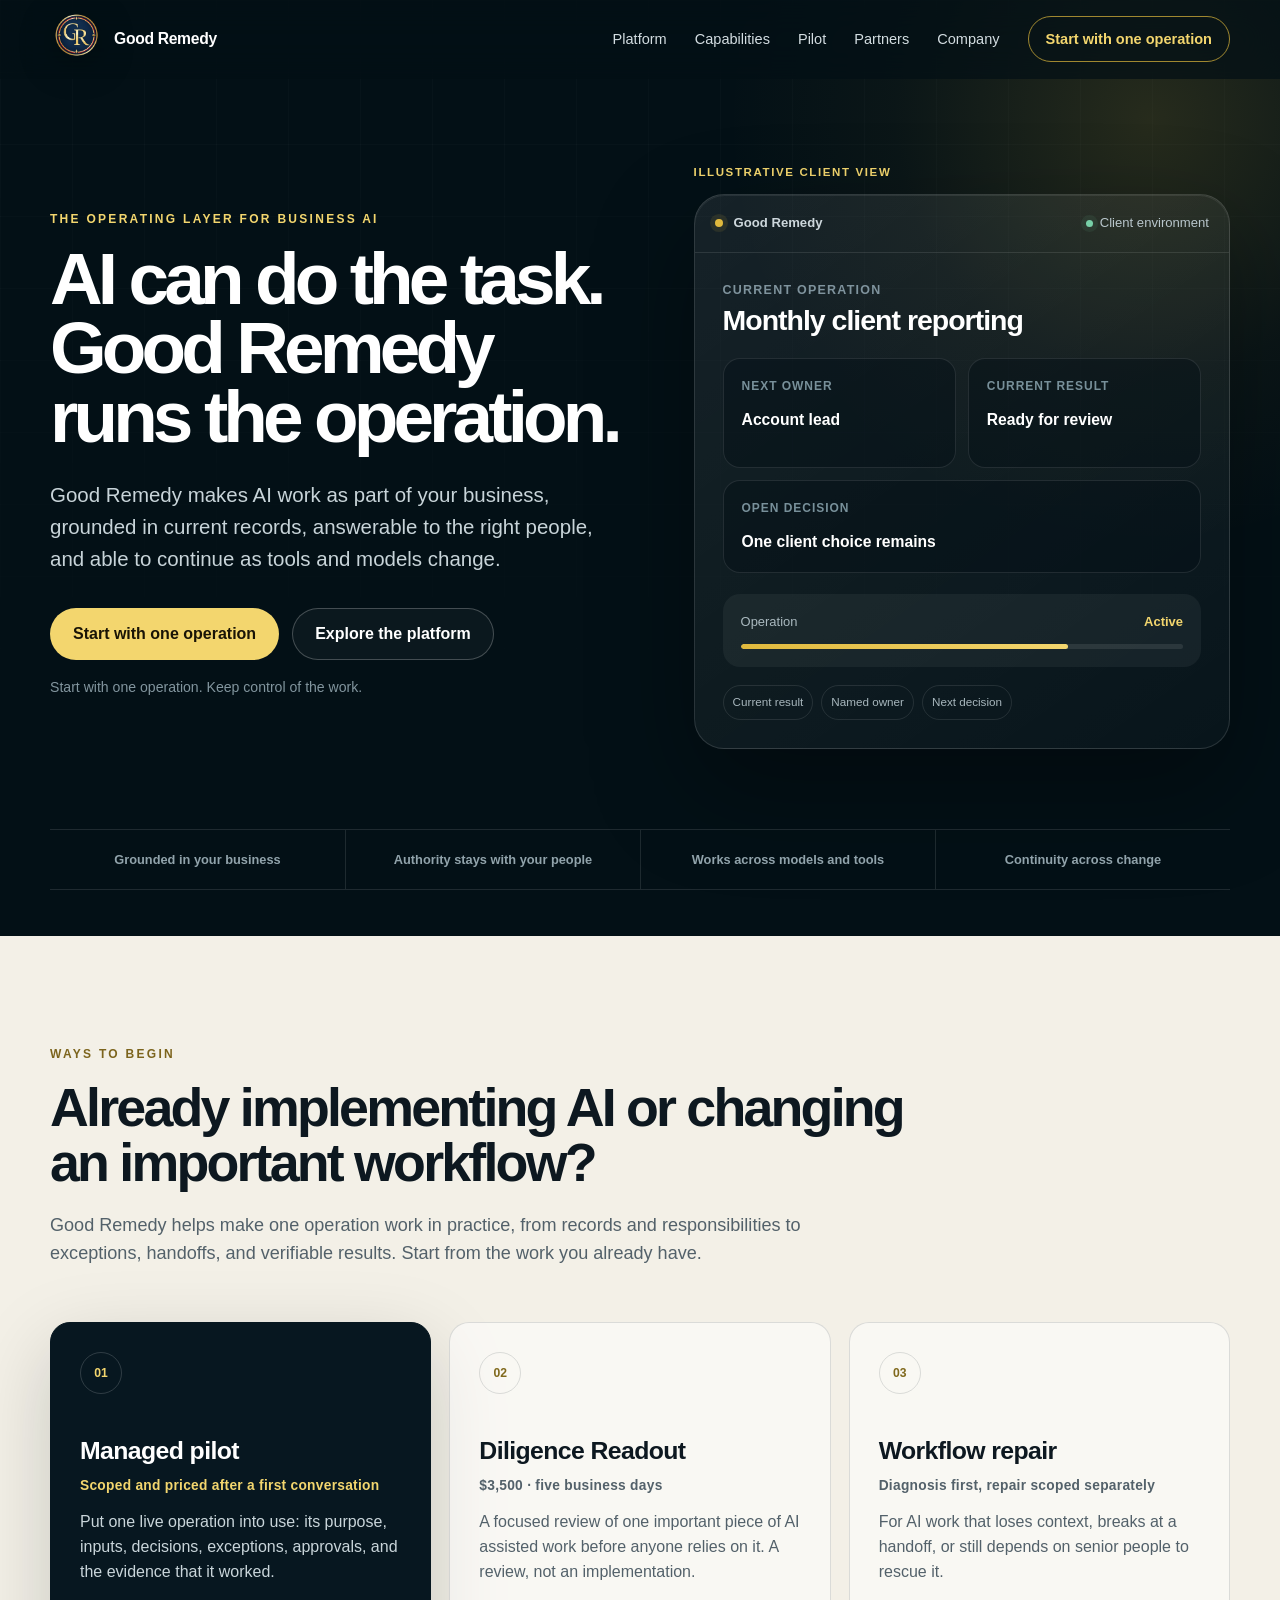
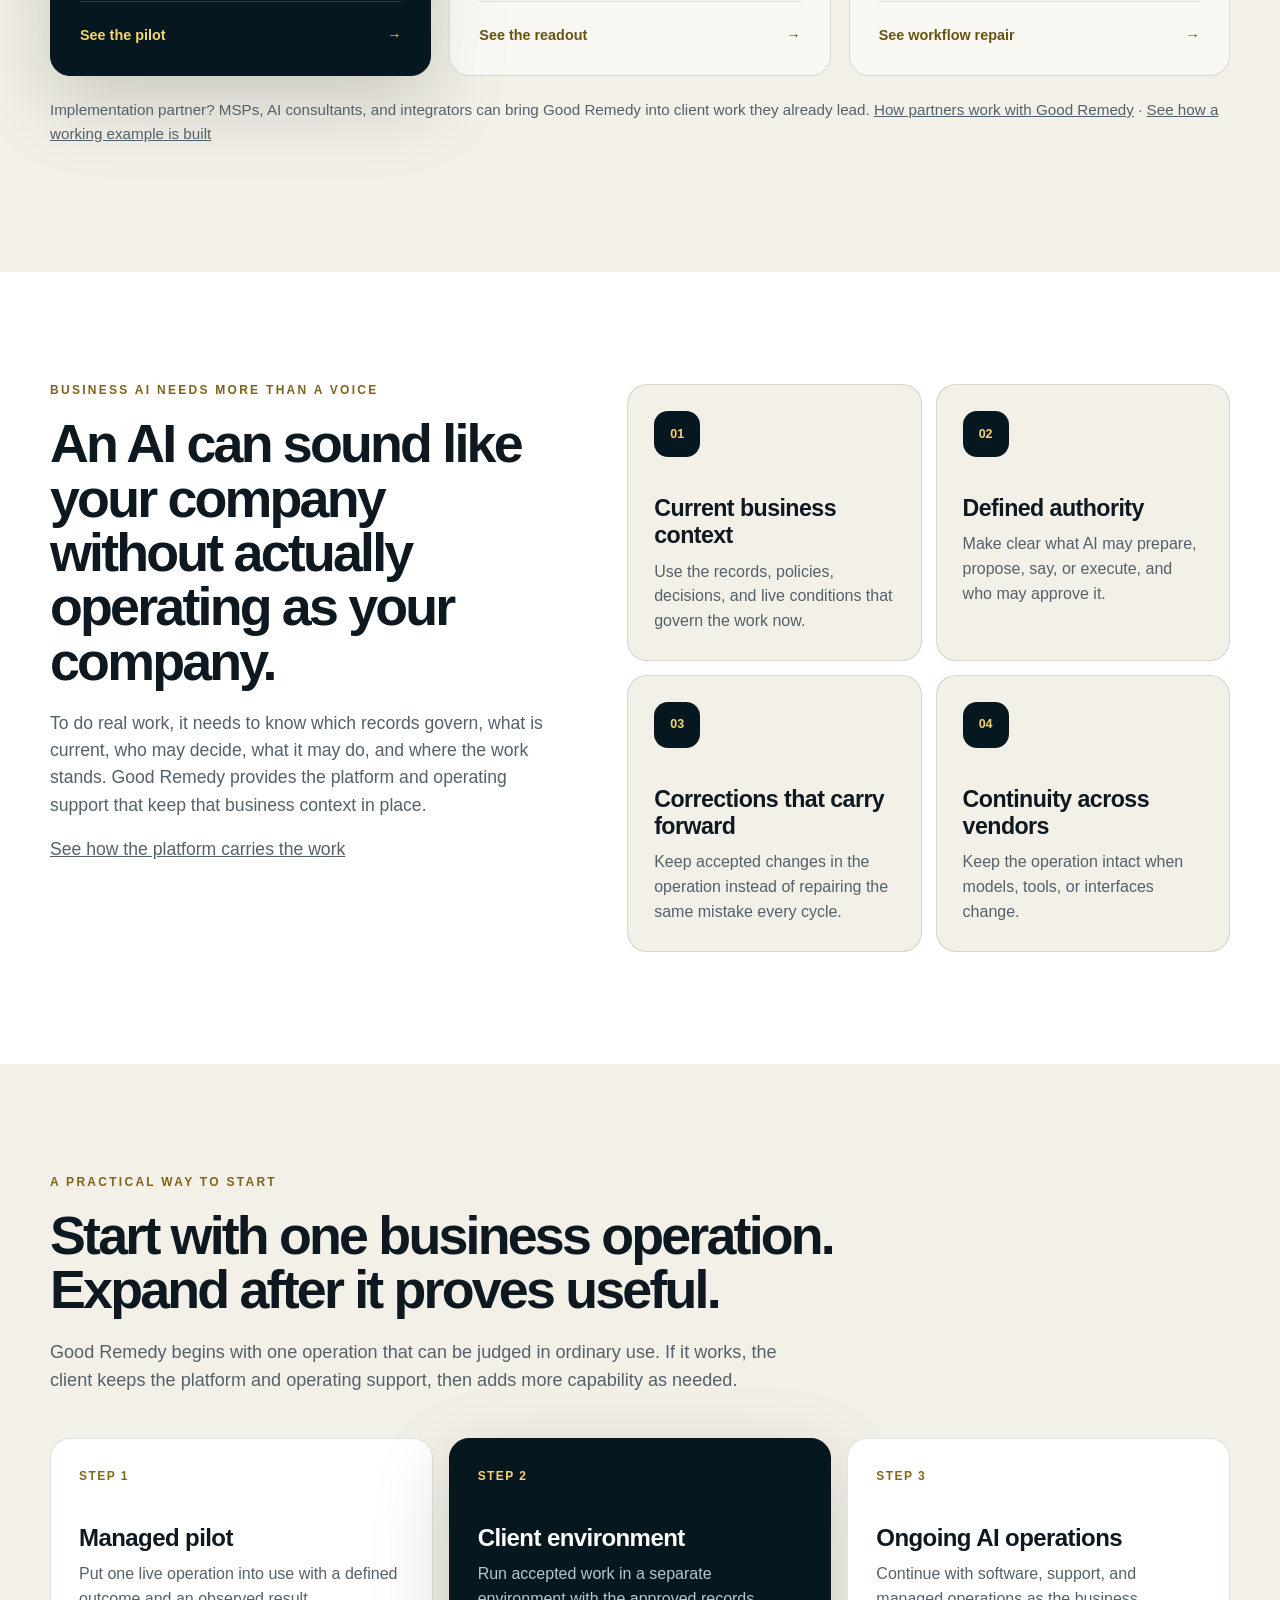
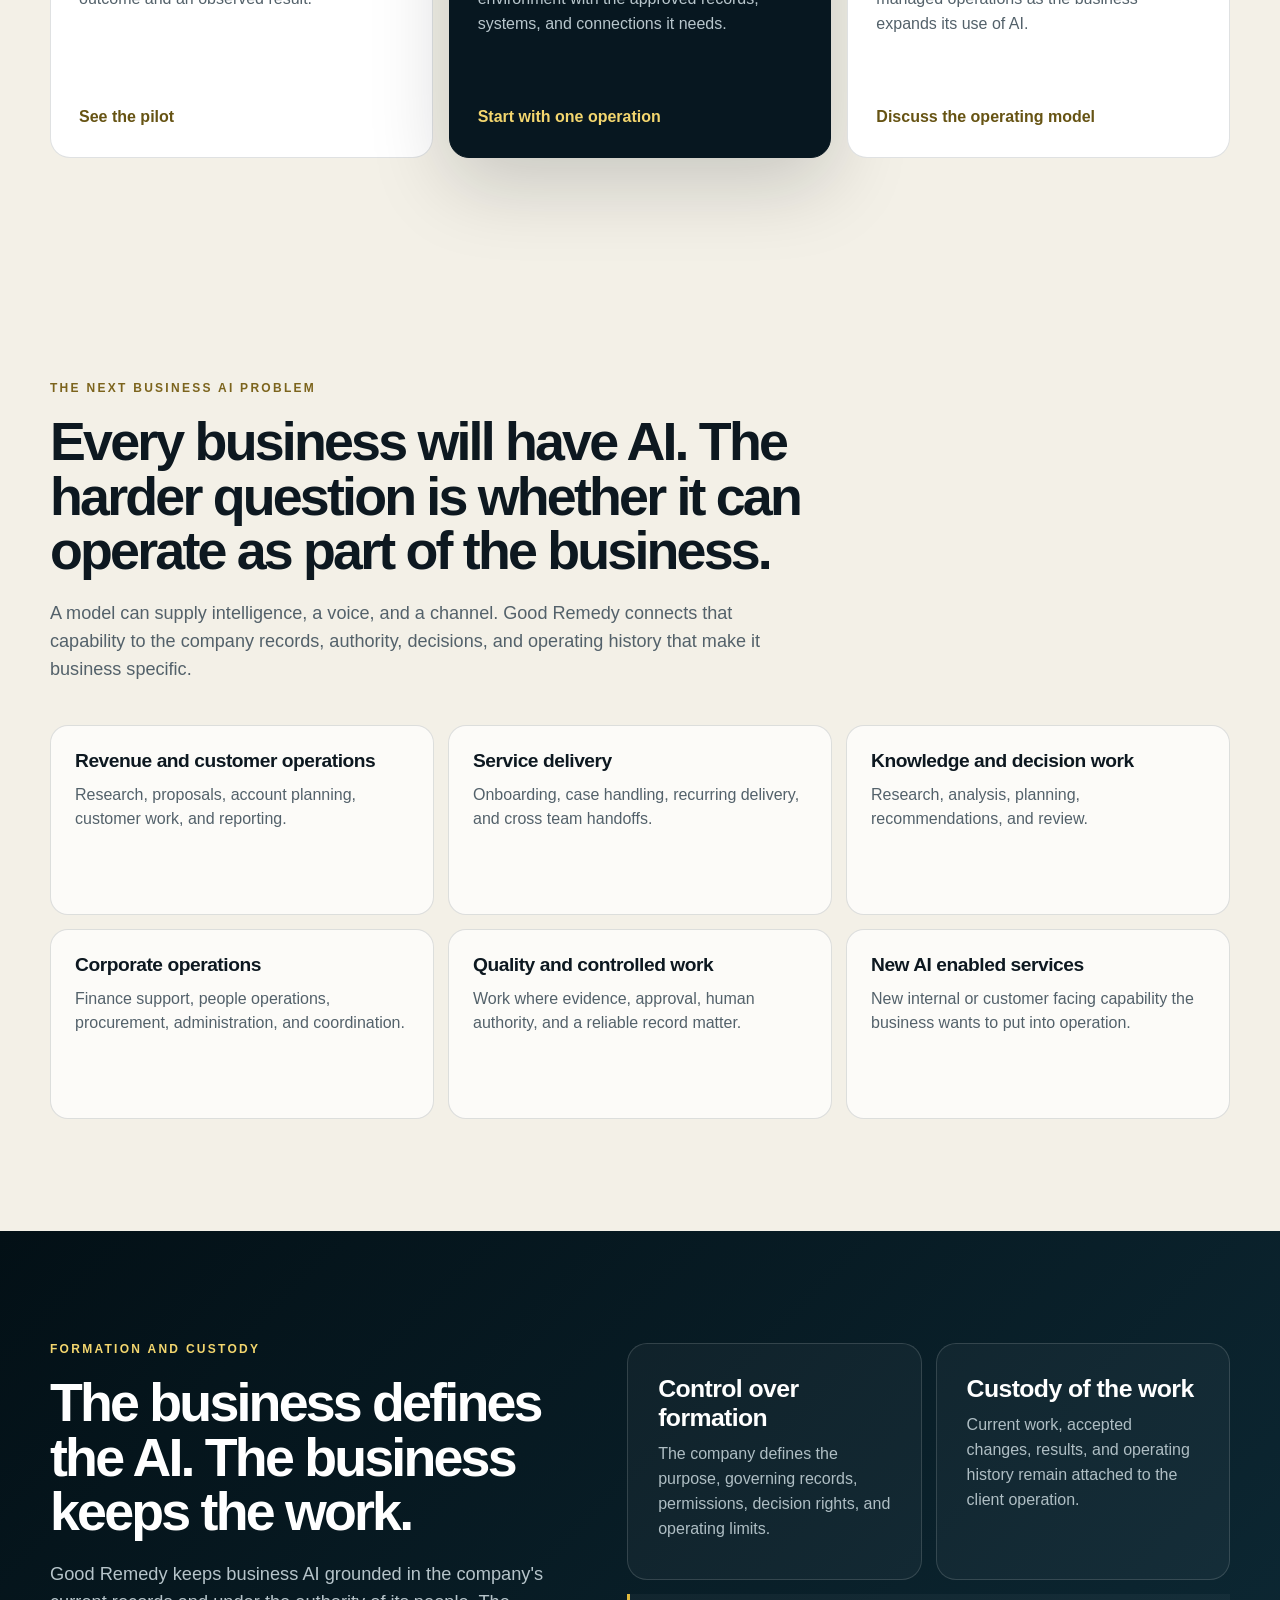
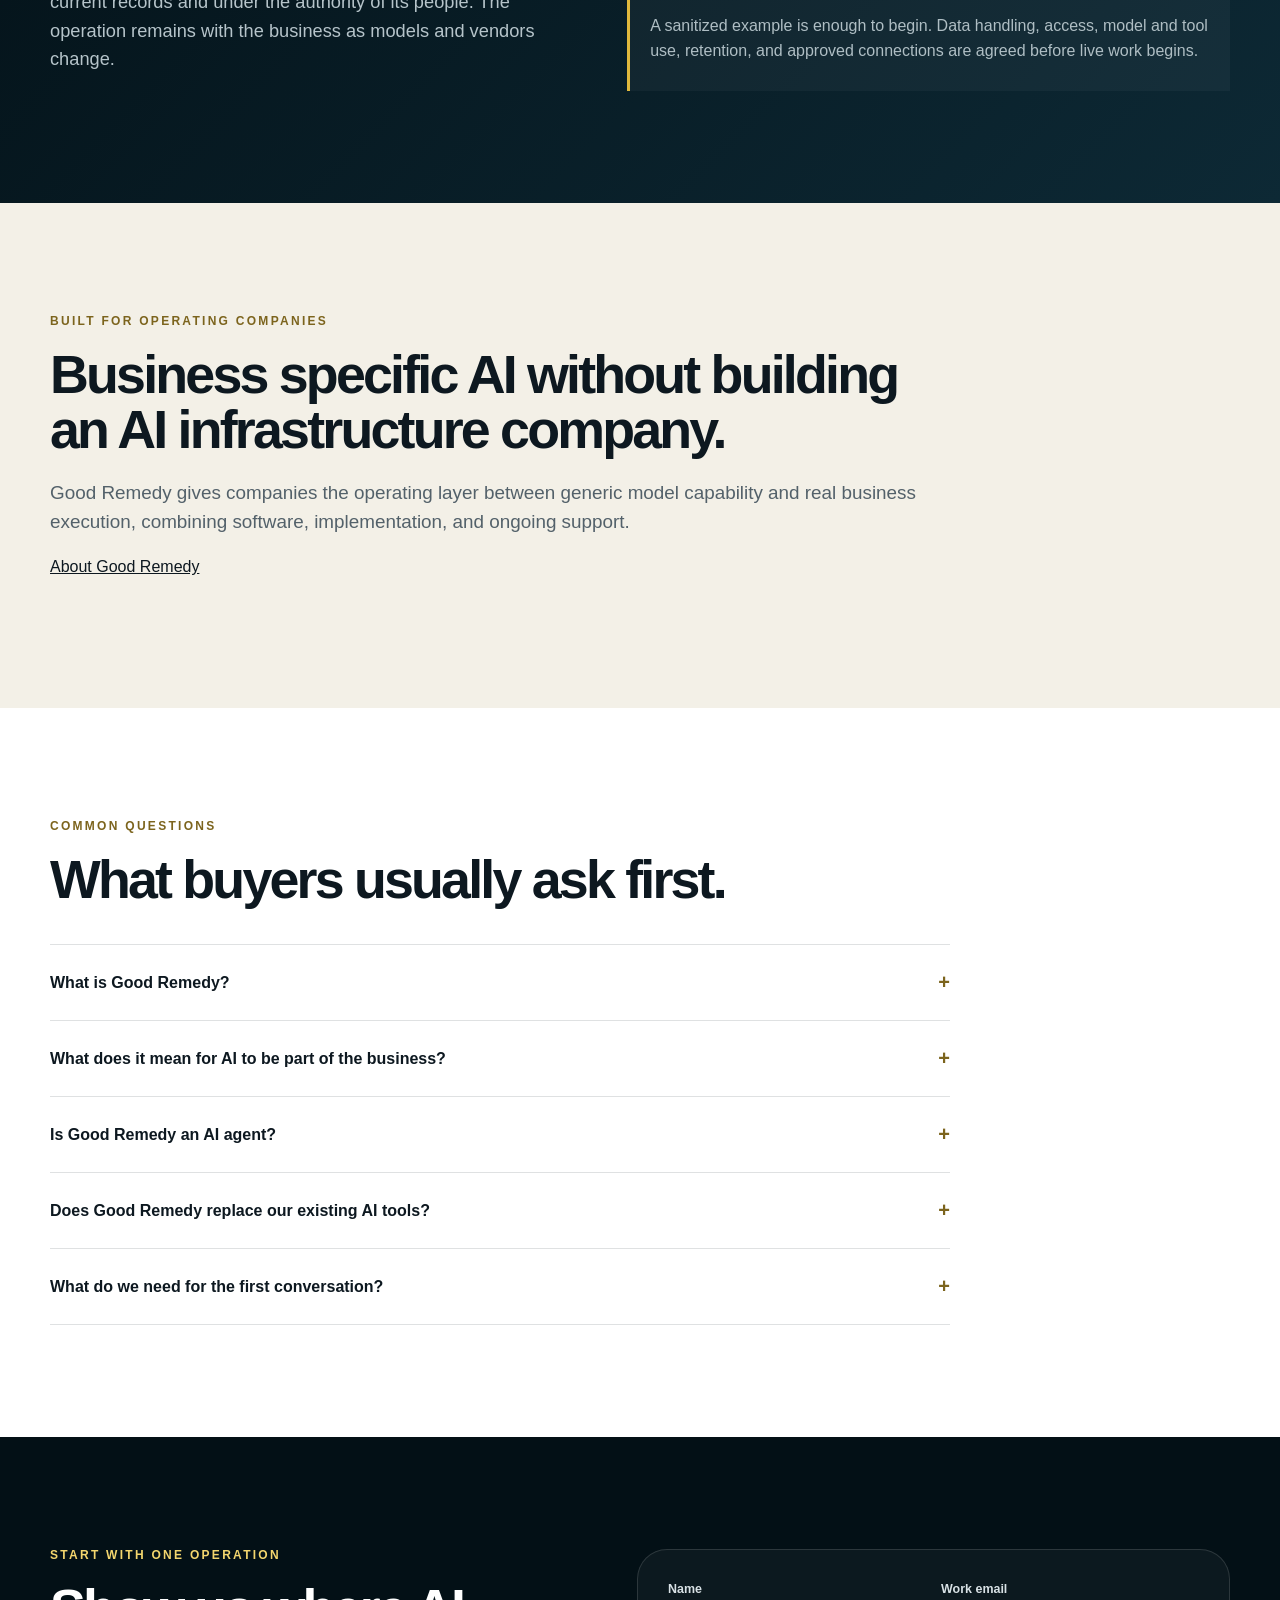
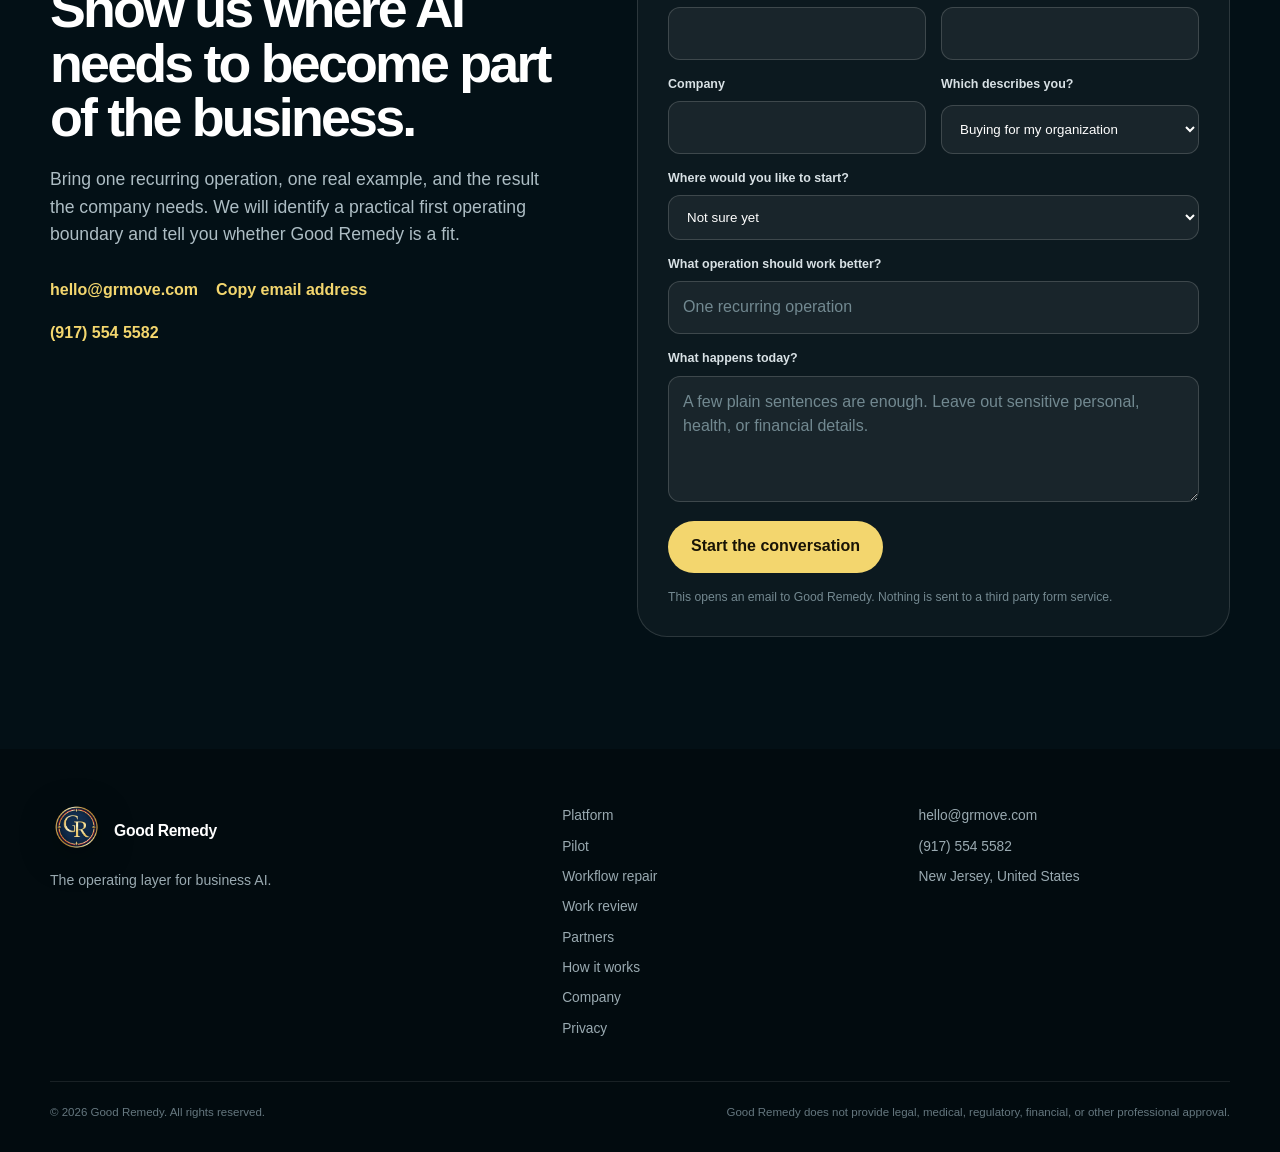
==== commit c6bad8d4: "Show buyers how to begin: entry offers, partner path, worked example, structured inquiry - Homepage:" ====
--- a/index.html
+++ b/index.html
@@ -38,7 +38,7 @@
       <a href="/platform/">Platform</a>
       <a href="/#capabilities">Capabilities</a>
       <a href="/transformation-implementation/">Pilot</a>
-      <a href="/#control">Control</a>
+      <a href="/partners/">Partners</a>
       <a href="/about/">Company</a>
       <a class="nav-cta" href="/#contact">Start with one operation</a>
     </nav>
@@ -69,6 +69,21 @@
     </div>
   </div>
   <div class="shell proof-strip" data-reveal><span>Grounded in your business</span><span>Authority stays with your people</span><span>Works across models and tools</span><span>Continuity across change</span></div>
+</section>
+<section class="section entry-section" id="start">
+  <div class="shell">
+    <div class="section-intro" data-reveal>
+      <p class="eyebrow dark-eyebrow">Ways to begin</p>
+      <h2>Already implementing AI or changing an important workflow?</h2>
+      <p>Good Remedy helps make one operation work in practice, from records and responsibilities to exceptions, handoffs, and verifiable results. Start from the work you already have.</p>
+    </div>
+    <div class="offer-grid">
+      <article class="offer-card featured" data-reveal><span class="offer-number">01</span><h3>Managed pilot</h3><p class="offer-price">Scoped and priced after a first conversation</p><p>Put one live operation into use: its purpose, inputs, decisions, exceptions, approvals, and the evidence that it worked.</p><a href="/transformation-implementation/">See the pilot <span aria-hidden="true">&rarr;</span></a></article>
+      <article class="offer-card" data-reveal><span class="offer-number">02</span><h3>Diligence Readout</h3><p class="offer-price">$3,500 &middot; five business days</p><p>A focused review of one important piece of AI assisted work before anyone relies on it. A review, not an implementation.</p><a href="/ai-work-review/">See the readout <span aria-hidden="true">&rarr;</span></a></article>
+      <article class="offer-card" data-reveal><span class="offer-number">03</span><h3>Workflow repair</h3><p class="offer-price">Diagnosis first, repair scoped separately</p><p>For AI work that loses context, breaks at a handoff, or still depends on senior people to rescue it.</p><a href="/ai-workflow-repair/">See workflow repair <span aria-hidden="true">&rarr;</span></a></article>
+    </div>
+    <p class="entry-note" data-reveal>Implementation partner? MSPs, AI consultants, and integrators can bring Good Remedy into client work they already lead. <a href="/partners/">How partners work with Good Remedy</a> &middot; <a href="/how-it-works/">See how a working example is built</a></p>
+  </div>
 </section>
 <section class="section capability-section" id="capabilities">
   <div class="shell capability-layout">
@@ -155,13 +170,16 @@
       <p>Bring one recurring operation, one real example, and the result the company needs. We will identify a practical first operating boundary and tell you whether Good Remedy is a fit.</p>
       <div class="contact-details"><a href="mailto:hello@grmove.com">hello@grmove.com</a><button class="copy-email" type="button" data-copy-email="hello@grmove.com">Copy email address</button><span class="copy-status" aria-live="polite" data-copy-status></span><a href="tel:+19175545582">(917) 554 5582</a></div>
     </div>
-    <form class="contact-form" id="operation-form" data-reveal>
-      <div class="field-row"><label><span>Name</span><input name="name" autocomplete="name" required></label><label><span>Work email</span><input name="email" type="email" autocomplete="email" required></label></div>
-      <label><span>Company</span><input name="company" autocomplete="organization"></label>
-      <label><span>What operation should work better?</span><input name="operation" placeholder="One recurring operation" required></label>
-      <label><span>What happens today?</span><textarea name="problem" placeholder="A few plain sentences are enough." required></textarea></label>
+    <form class="contact-form" id="operation-form" data-endpoint="" novalidate data-reveal>
+      <div class="field-row"><label><span>Name</span><input name="name" autocomplete="name" maxlength="120" required></label><label><span>Work email</span><input name="email" type="email" autocomplete="email" maxlength="200" required></label></div>
+      <div class="field-row"><label><span>Company</span><input name="company" autocomplete="organization" maxlength="160"></label><label><span>Which describes you?</span><select name="role"><option value="buyer">Buying for my organization</option><option value="partner">Implementation partner (MSP, consultant, integrator)</option><option value="other">Other</option></select></label></div>
+      <label><span>Where would you like to start?</span><select name="interest"><option value="unsure">Not sure yet</option><option value="pilot">Managed pilot</option><option value="readout">Diligence Readout</option><option value="repair">Workflow repair</option><option value="partnership">Partnership</option></select></label>
+      <label><span>What operation should work better?</span><input name="operation" placeholder="One recurring operation" maxlength="200" required></label>
+      <label><span>What happens today?</span><textarea name="problem" placeholder="A few plain sentences are enough. Leave out sensitive personal, health, or financial details." maxlength="4000" required></textarea></label>
+      <label class="hp-field" aria-hidden="true"><span>Leave this empty</span><input name="website" tabindex="-1" autocomplete="off"></label>
       <button class="button button-primary" type="submit">Start the conversation</button>
-      <p class="form-note">This opens an email to Good Remedy. Nothing is sent to a third party form service.</p>
+      <p class="form-status" role="status" aria-live="polite" data-form-status></p>
+      <p class="form-note" data-form-note>This opens an email to Good Remedy. Nothing is sent to a third party form service.</p>
     </form>
   </div>
 </section>
@@ -169,7 +187,7 @@
 <footer class="site-footer">
   <div class="shell footer-grid">
     <div><a class="brand footer-brand" href="/"><img class="brand-mark" src="/assets/gr-logo.png" alt="" aria-hidden="true"><span class="brand-name">Good Remedy</span></a><p>The operating layer for business AI.</p></div>
-    <div class="footer-links"><a href="/platform/">Platform</a><a href="/transformation-implementation/">Pilot</a><a href="/ai-workflow-repair/">Workflow repair</a><a href="/ai-work-review/">Work review</a><a href="/about/">Company</a><a href="/privacy/">Privacy</a></div>
+    <div class="footer-links"><a href="/platform/">Platform</a><a href="/transformation-implementation/">Pilot</a><a href="/ai-workflow-repair/">Workflow repair</a><a href="/ai-work-review/">Work review</a><a href="/partners/">Partners</a><a href="/how-it-works/">How it works</a><a href="/about/">Company</a><a href="/privacy/">Privacy</a></div>
     <div class="footer-contact"><a href="mailto:hello@grmove.com">hello@grmove.com</a><a href="tel:+19175545582">(917) 554 5582</a><span>New Jersey, United States</span></div>
   </div>
   <div class="shell legal-row"><span>&copy; <span data-year></span> Good Remedy. All rights reserved.</span><span>Good Remedy does not provide legal, medical, regulatory, financial, or other professional approval.</span></div>
--- a/assets/operations.css
+++ b/assets/operations.css
@@ -2,3 +2,5 @@
 .brand-mark{width:52px;height:52px;object-fit:contain;border:0;border-radius:50%;background:transparent;padding:0;filter:drop-shadow(0 8px 18px rgba(0,0,0,.28))}.footer-brand .brand-mark{width:52px;height:52px}.capability-section{background:var(--white)}.capability-layout{display:grid;grid-template-columns:.9fr 1.1fr;gap:84px;align-items:start}.capability-intro{position:sticky;top:120px}.capability-intro>p:not(.eyebrow){max-width:680px;color:var(--slate);font-size:1.1rem}.capability-grid{display:grid;grid-template-columns:repeat(2,1fr);gap:14px}.capability-grid article{min-height:250px;padding:26px;border:1px solid var(--line);border-radius:20px;background:var(--paper)}.capability-grid article>span{display:grid;width:46px;height:46px;place-items:center;margin-bottom:38px;border-radius:14px;background:var(--navy-900);color:var(--gold-light);font-size:.78rem;font-weight:900}.capability-grid h3{font-size:1.45rem}.capability-grid p{margin:0;color:var(--slate)}.operations-range{background:var(--paper)}.operations-range-grid{display:grid;grid-template-columns:repeat(3,1fr);gap:14px;margin-top:42px}.operations-range-grid article{min-height:190px;padding:24px;border:1px solid var(--line);border-radius:18px;background:rgba(255,255,255,.72)}.operations-range-grid h3{font-size:1.2rem}.operations-range-grid p{margin:0;color:var(--slate)}.control-section{color:#fff;background:linear-gradient(135deg,var(--navy-950),var(--navy-800))}.control-layout{display:grid;grid-template-columns:.9fr 1.1fr;gap:84px}.control-grid{display:grid;grid-template-columns:repeat(2,1fr);gap:14px}.control-grid article{padding:30px;border:1px solid rgba(255,255,255,.14);border-radius:20px;background:rgba(255,255,255,.04)}.control-grid h3{font-size:1.55rem;color:#fff}.control-grid p{margin:0;color:#afbec4}.control-boundary{grid-column:1/-1;margin:8px 0 0;padding:20px;border-left:3px solid var(--gold);background:rgba(255,255,255,.04);color:#b8c6cc}.company-position h2{max-width:880px}.company-position-copy{max-width:900px;color:var(--slate);font-size:1.18rem}.founder-note{padding-top:8px}.founder-note p:last-child{font-size:.98rem}.about-logo{width:120px;height:120px;object-fit:contain;margin-bottom:24px}.error-logo{width:100px;height:100px;object-fit:contain;margin-bottom:24px}.copy-email{border:0;background:transparent;color:var(--gold-light);font:inherit;font-weight:800;cursor:pointer;padding:0}.copy-email:hover{text-decoration:underline}.copy-status{color:#9fb0b8;font-size:.8rem}.hero-copy{max-width:780px}.hero h1{max-width:900px}.proof-strip{grid-template-columns:repeat(4,1fr)}.service-hero .mockup-label{margin-top:42px}.service-hero .product-window{margin-top:12px}.service-layout .delivery-steps{margin-top:20px}.use-case-grid.four{grid-template-columns:repeat(2,1fr)}
 @media(max-width:1100px){.capability-layout,.control-layout{grid-template-columns:1fr;gap:52px}.capability-intro{position:static}.operations-range-grid{grid-template-columns:repeat(2,1fr)}}
 @media(max-width:760px){.brand-mark,.footer-brand .brand-mark{width:45px;height:45px}.capability-grid,.control-grid,.operations-range-grid{grid-template-columns:1fr}.capability-grid article{min-height:220px}.control-boundary{grid-column:auto}.proof-strip{grid-template-columns:1fr}}
+.entry-section{background:var(--paper)}.offer-price{margin:0 0 14px;color:#665313;font-size:.86rem;font-weight:850;letter-spacing:.02em}.offer-card.featured .offer-price{color:var(--gold-light)}.offer-card.featured p{color:#c9d5da}.offer-card.featured a{color:var(--gold-light);border-color:rgba(255,255,255,.16)}.entry-note{margin-top:22px;color:var(--slate);font-size:.95rem}.contact-form select{width:100%;border:1px solid rgba(255,255,255,.16);border-radius:12px;outline:none;background:rgba(255,255,255,.055);color:var(--white);padding:13px 14px}.contact-form select:focus{border-color:var(--gold)}.contact-form select option{color:#071720;background:#fff}.form-status{margin:0;font-size:.9rem;font-weight:760;color:var(--gold-light)}.form-status[data-state="error"]{color:#ffb4a8}.form-status a{color:inherit}.hp-field{position:absolute!important;left:-10000px;width:1px;height:1px;overflow:hidden}.example-table{width:100%;border-collapse:collapse;margin-top:18px;font-size:.95rem}.example-table th,.example-table td{padding:13px 12px;border-top:1px solid var(--line);text-align:left;vertical-align:top}.example-table th{color:var(--ink);font-size:.78rem;letter-spacing:.06em;text-transform:uppercase}.example-table td{color:var(--slate)}.example-label{display:inline-block;margin-bottom:12px;padding:5px 10px;border:1px solid var(--line);border-radius:999px;color:#665313;font-size:.75rem;font-weight:850;letter-spacing:.06em;text-transform:uppercase}
+.form-status:empty{display:none}
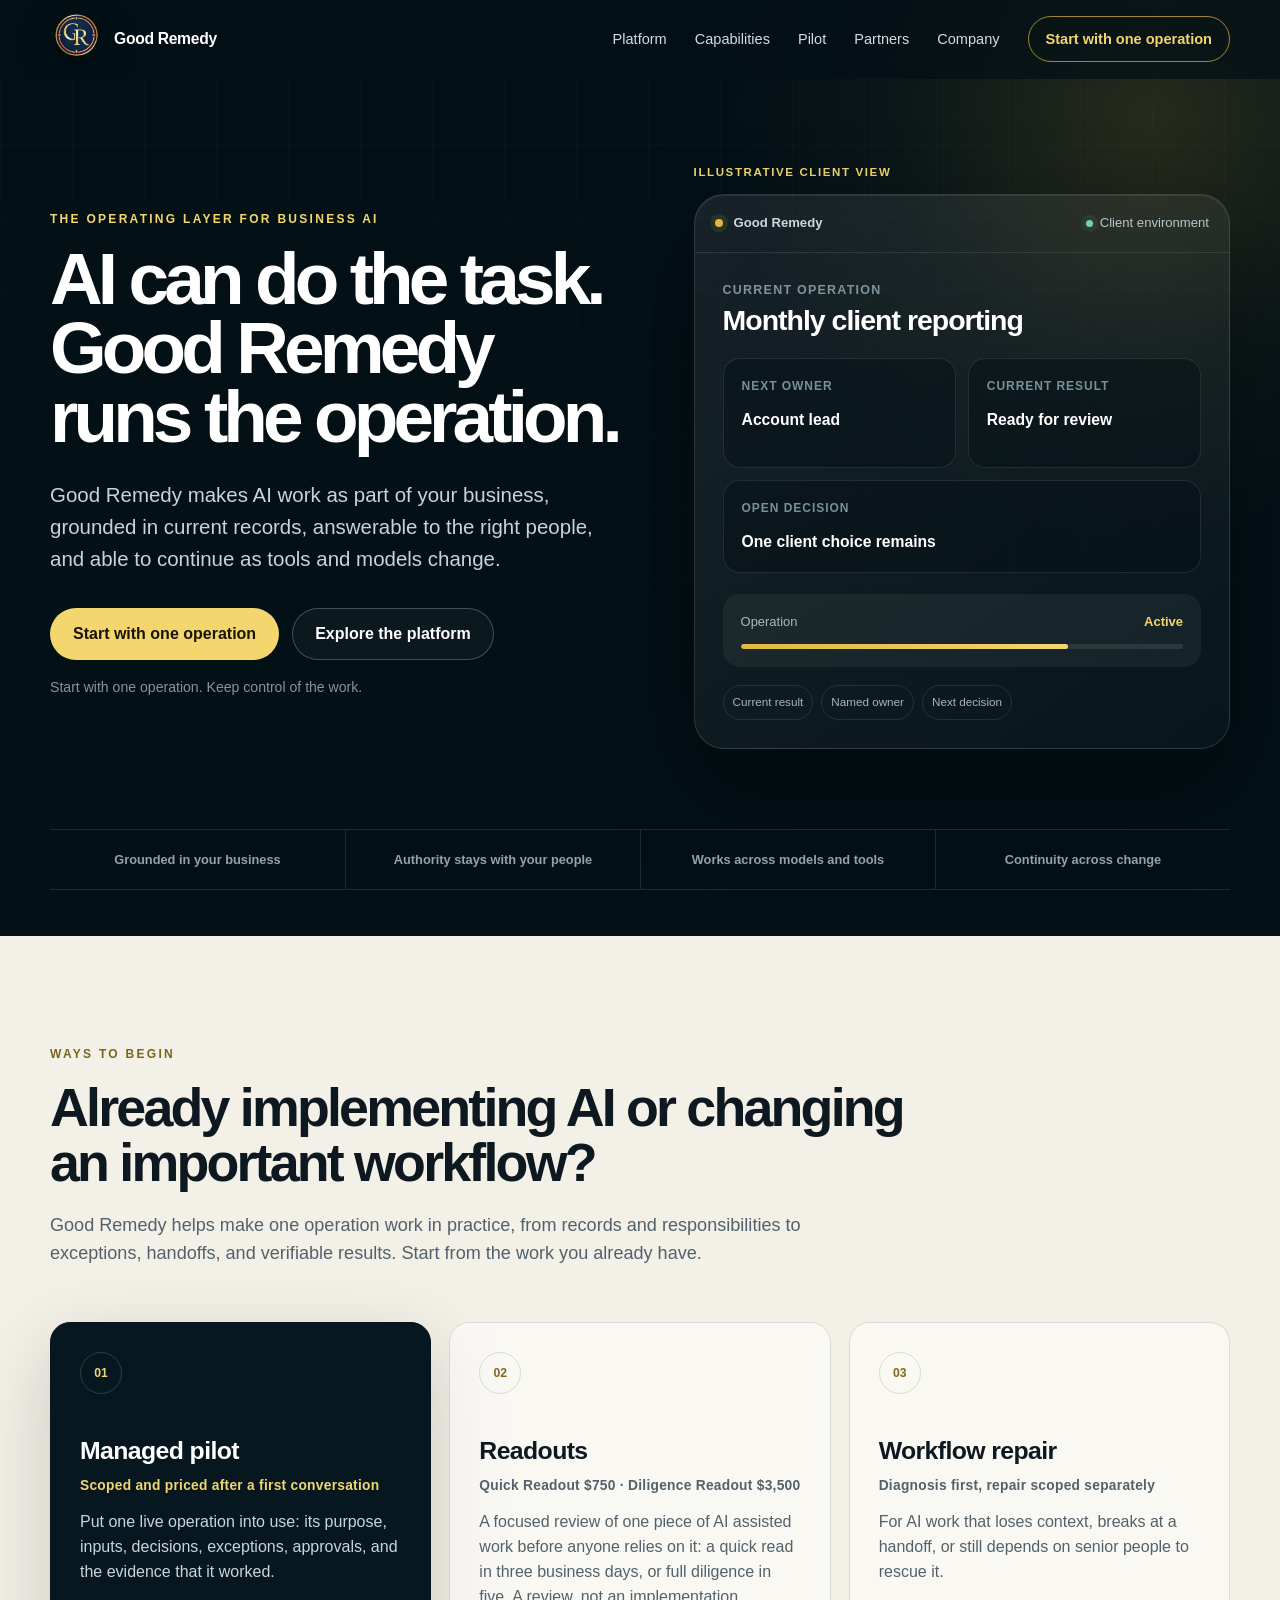
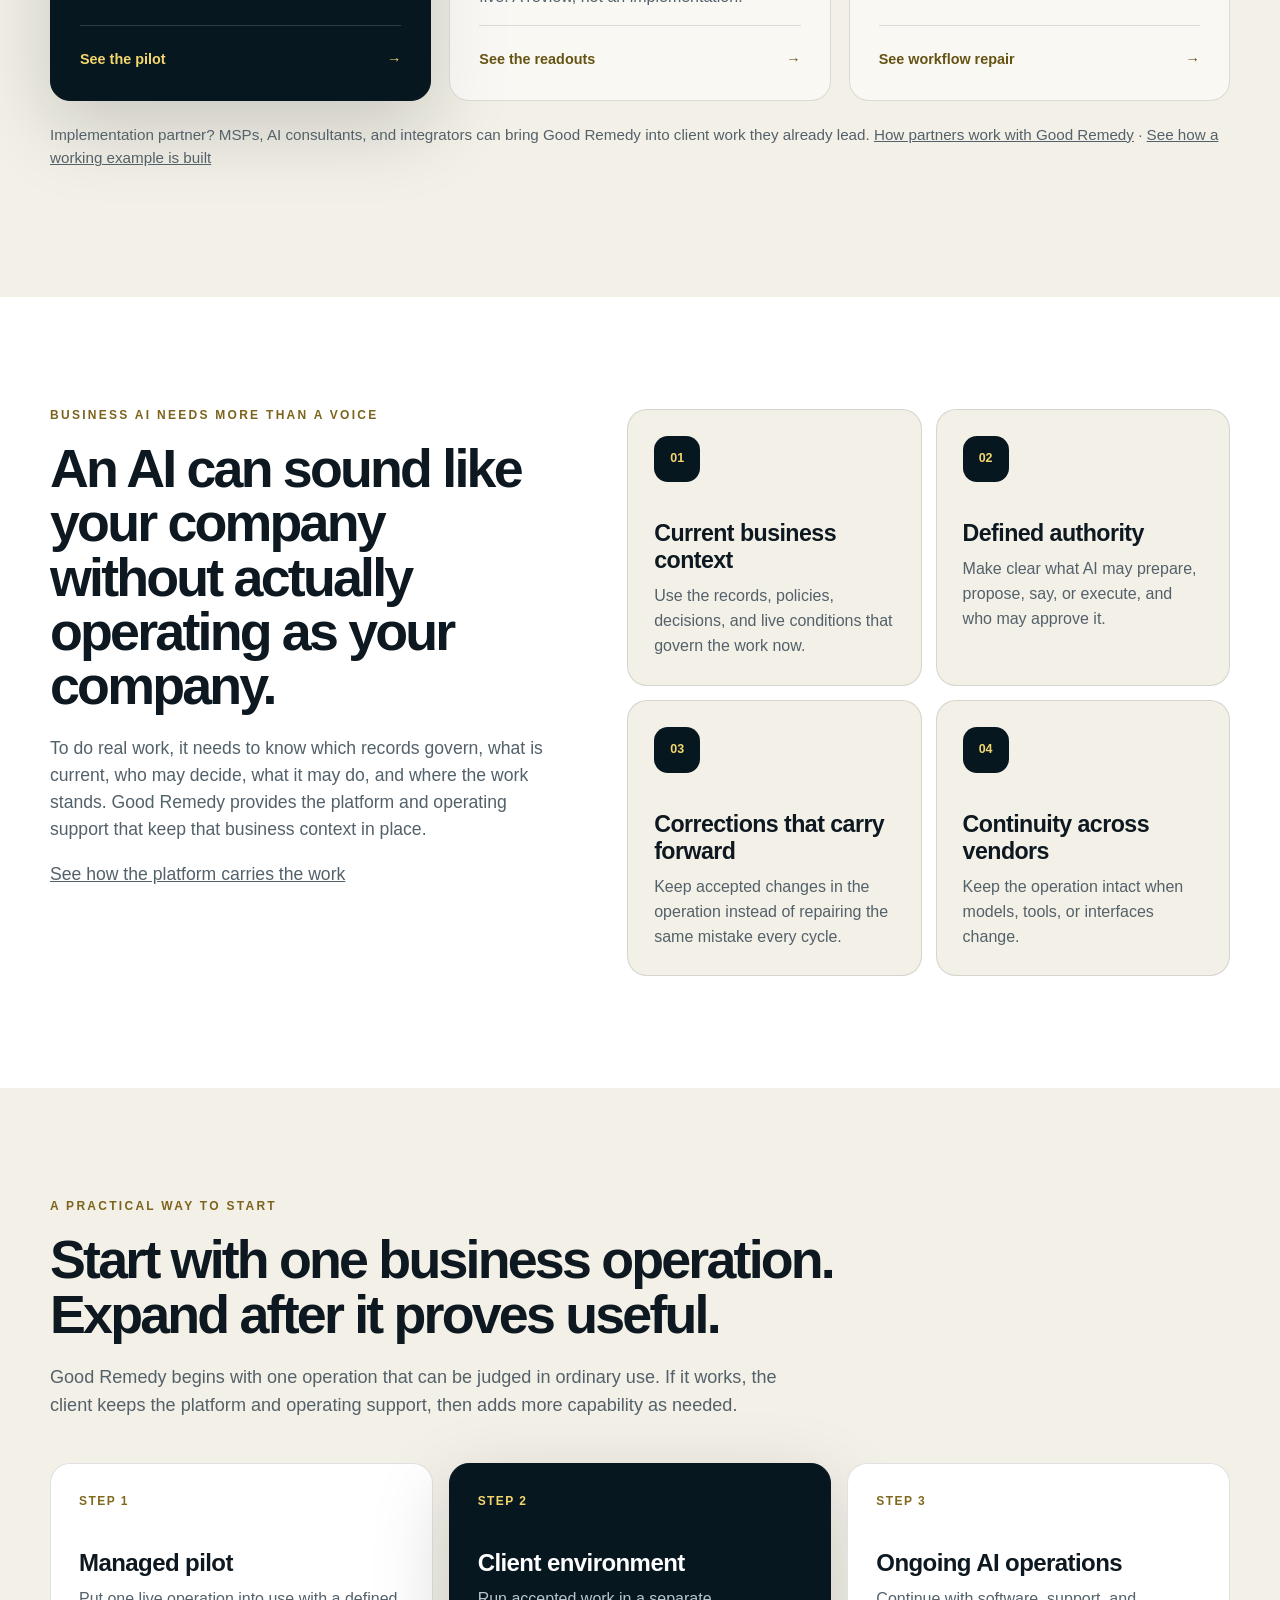
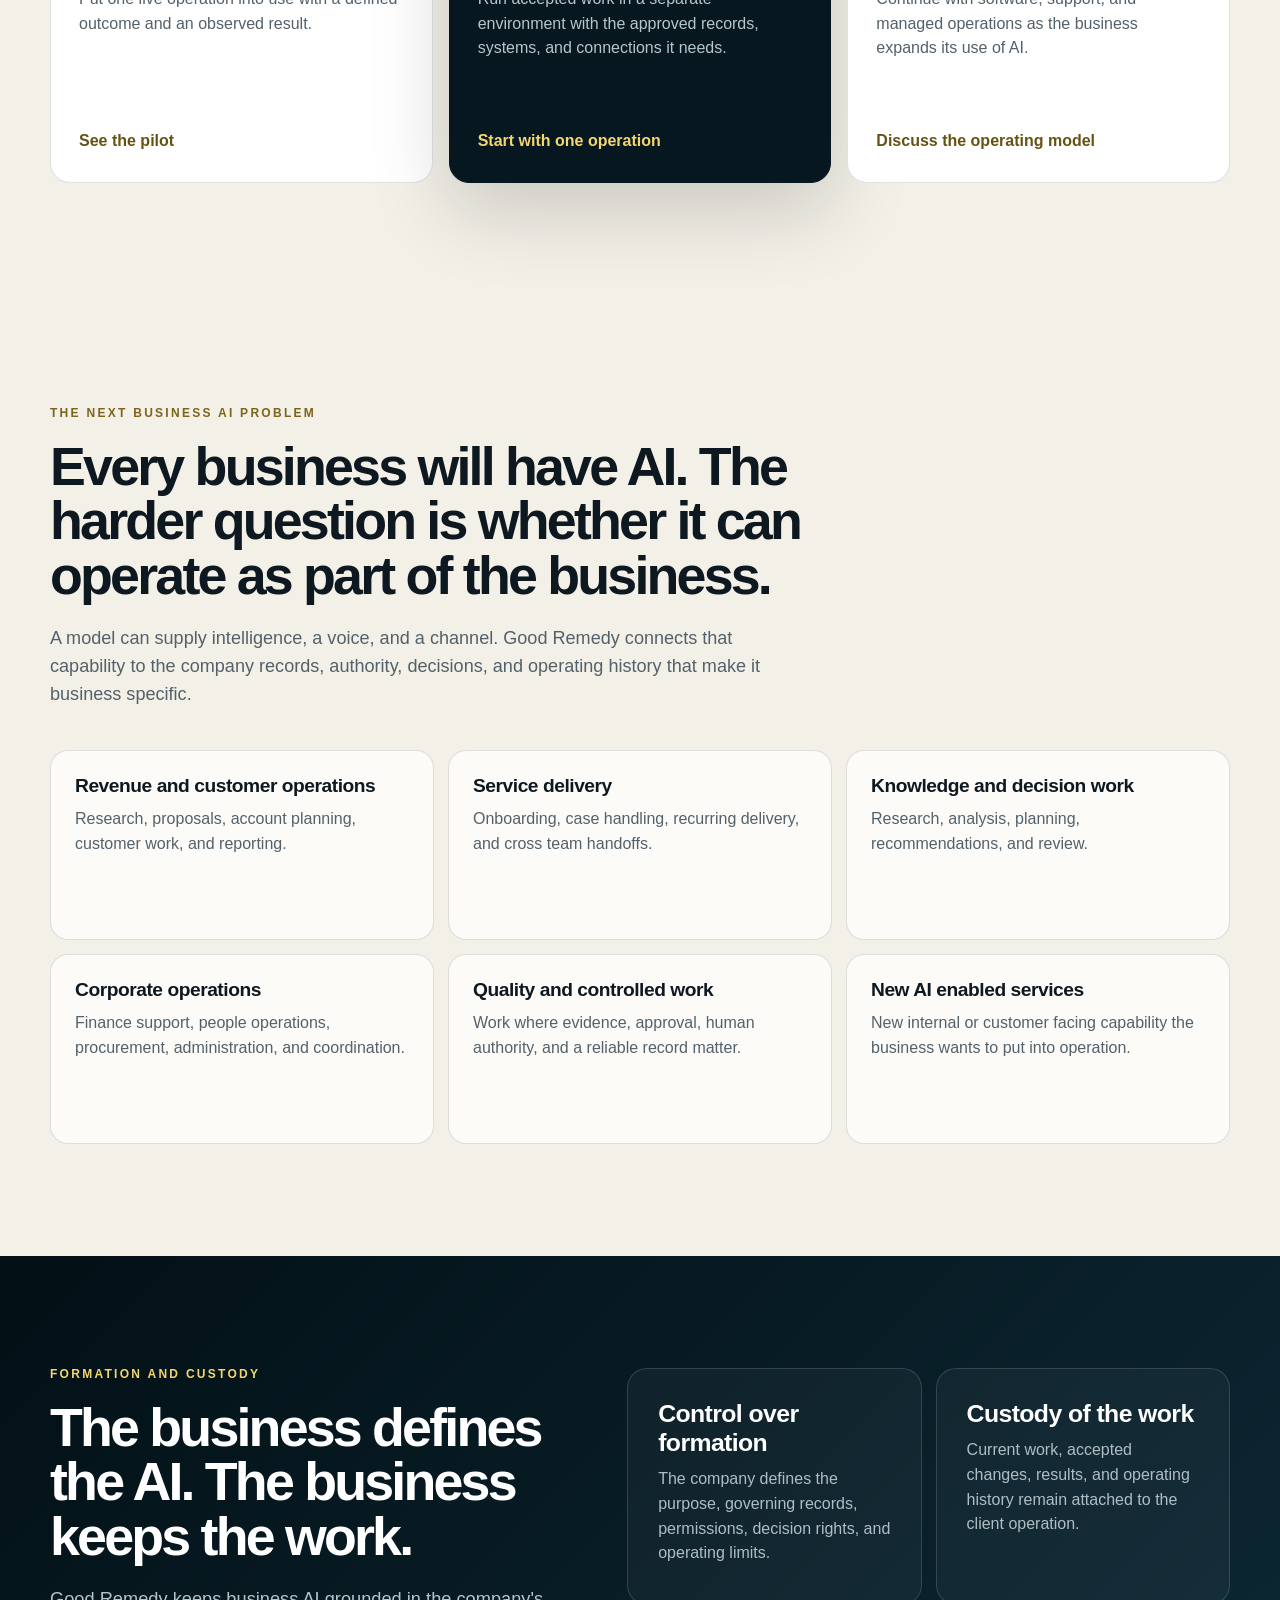
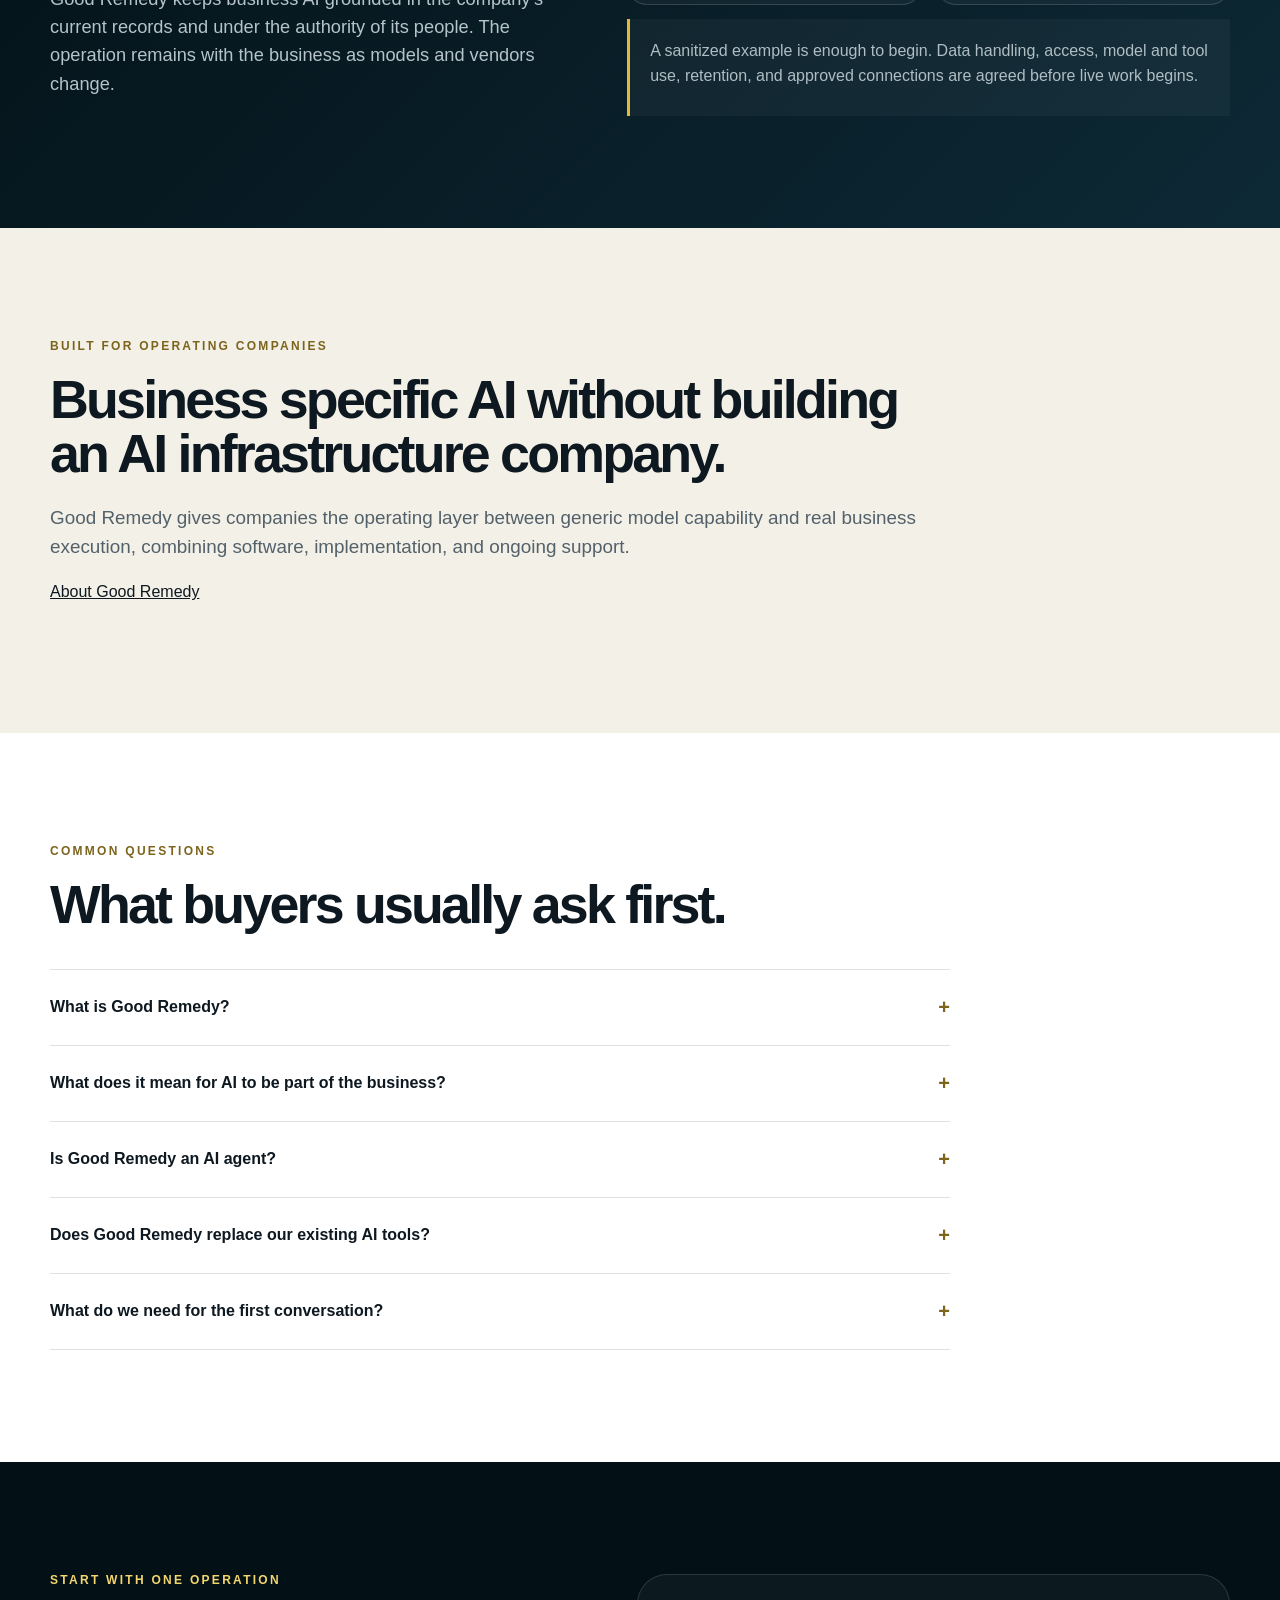
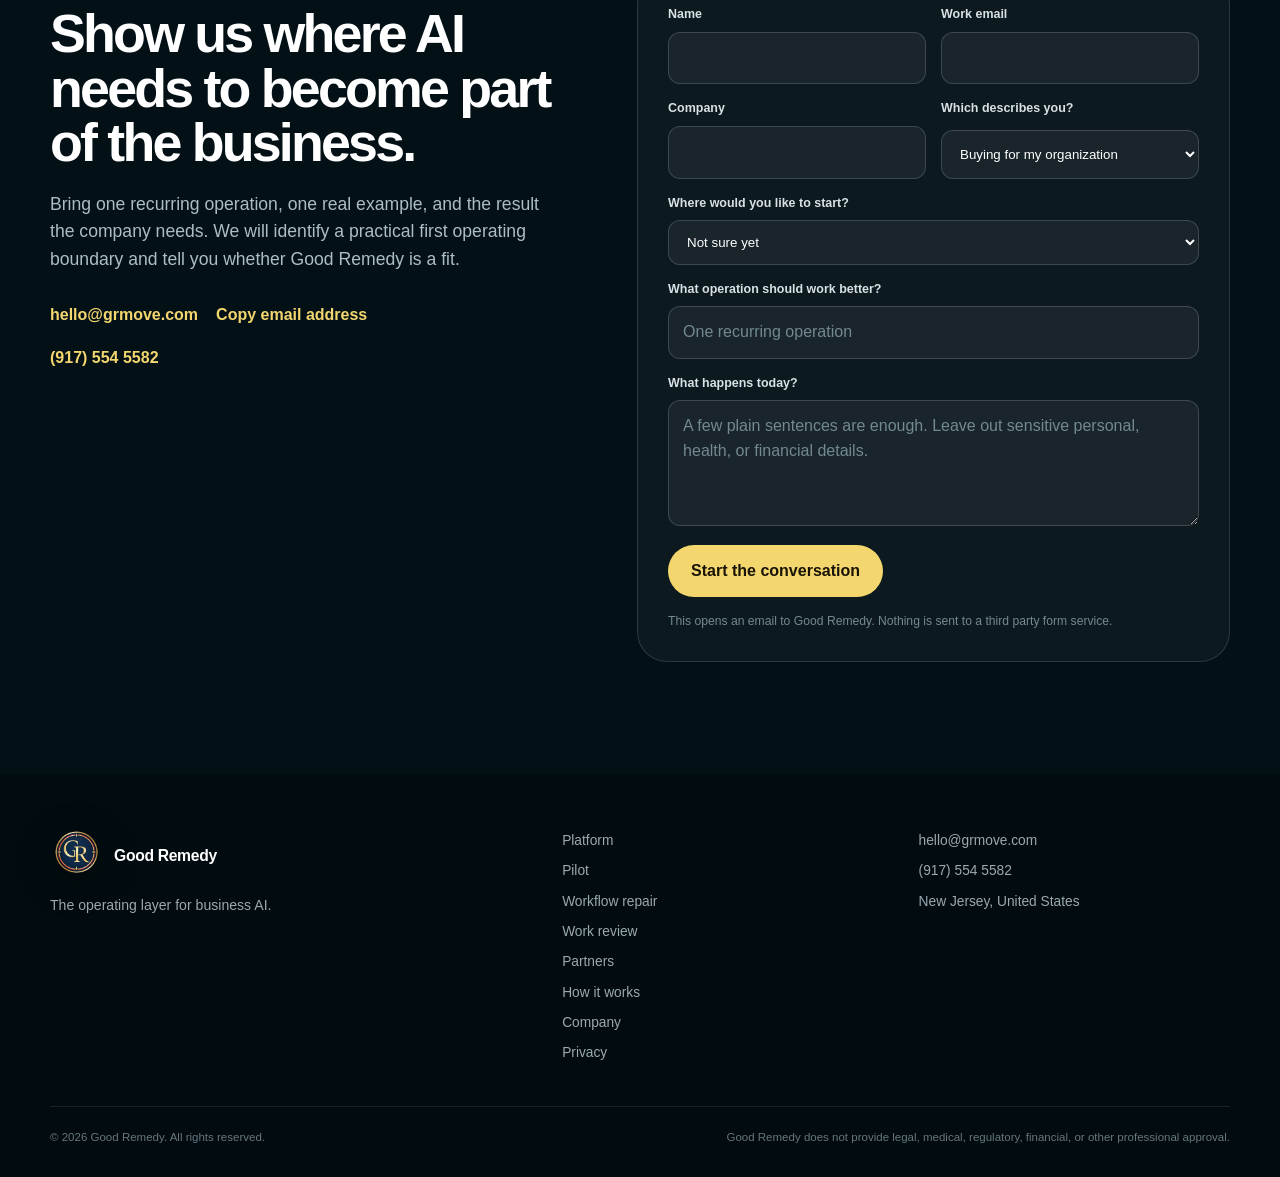
==== commit 8f143eb2: "Add the $750 Quick Readout beside the $3,500 Diligence Readout Owner decision 2026-11-22 ("add the e" ====
--- a/index.html
+++ b/index.html
@@ -79,7 +79,7 @@
     </div>
     <div class="offer-grid">
       <article class="offer-card featured" data-reveal><span class="offer-number">01</span><h3>Managed pilot</h3><p class="offer-price">Scoped and priced after a first conversation</p><p>Put one live operation into use: its purpose, inputs, decisions, exceptions, approvals, and the evidence that it worked.</p><a href="/transformation-implementation/">See the pilot <span aria-hidden="true">&rarr;</span></a></article>
-      <article class="offer-card" data-reveal><span class="offer-number">02</span><h3>Diligence Readout</h3><p class="offer-price">$3,500 &middot; five business days</p><p>A focused review of one important piece of AI assisted work before anyone relies on it. A review, not an implementation.</p><a href="/ai-work-review/">See the readout <span aria-hidden="true">&rarr;</span></a></article>
+      <article class="offer-card" data-reveal><span class="offer-number">02</span><h3>Readouts</h3><p class="offer-price">Quick Readout $750 &middot; Diligence Readout $3,500</p><p>A focused review of one piece of AI assisted work before anyone relies on it: a quick read in three business days, or full diligence in five. A review, not an implementation.</p><a href="/ai-work-review/">See the readouts <span aria-hidden="true">&rarr;</span></a></article>
       <article class="offer-card" data-reveal><span class="offer-number">03</span><h3>Workflow repair</h3><p class="offer-price">Diagnosis first, repair scoped separately</p><p>For AI work that loses context, breaks at a handoff, or still depends on senior people to rescue it.</p><a href="/ai-workflow-repair/">See workflow repair <span aria-hidden="true">&rarr;</span></a></article>
     </div>
     <p class="entry-note" data-reveal>Implementation partner? MSPs, AI consultants, and integrators can bring Good Remedy into client work they already lead. <a href="/partners/">How partners work with Good Remedy</a> &middot; <a href="/how-it-works/">See how a working example is built</a></p>
@@ -173,7 +173,7 @@
     <form class="contact-form" id="operation-form" data-endpoint="" novalidate data-reveal>
       <div class="field-row"><label><span>Name</span><input name="name" autocomplete="name" maxlength="120" required></label><label><span>Work email</span><input name="email" type="email" autocomplete="email" maxlength="200" required></label></div>
       <div class="field-row"><label><span>Company</span><input name="company" autocomplete="organization" maxlength="160"></label><label><span>Which describes you?</span><select name="role"><option value="buyer">Buying for my organization</option><option value="partner">Implementation partner (MSP, consultant, integrator)</option><option value="other">Other</option></select></label></div>
-      <label><span>Where would you like to start?</span><select name="interest"><option value="unsure">Not sure yet</option><option value="pilot">Managed pilot</option><option value="readout">Diligence Readout</option><option value="repair">Workflow repair</option><option value="partnership">Partnership</option></select></label>
+      <label><span>Where would you like to start?</span><select name="interest"><option value="unsure">Not sure yet</option><option value="pilot">Managed pilot</option><option value="quick">Quick Readout ($750)</option><option value="readout">Diligence Readout ($3,500)</option><option value="repair">Workflow repair</option><option value="partnership">Partnership</option></select></label>
       <label><span>What operation should work better?</span><input name="operation" placeholder="One recurring operation" maxlength="200" required></label>
       <label><span>What happens today?</span><textarea name="problem" placeholder="A few plain sentences are enough. Leave out sensitive personal, health, or financial details." maxlength="4000" required></textarea></label>
       <label class="hp-field" aria-hidden="true"><span>Leave this empty</span><input name="website" tabindex="-1" autocomplete="off"></label>
